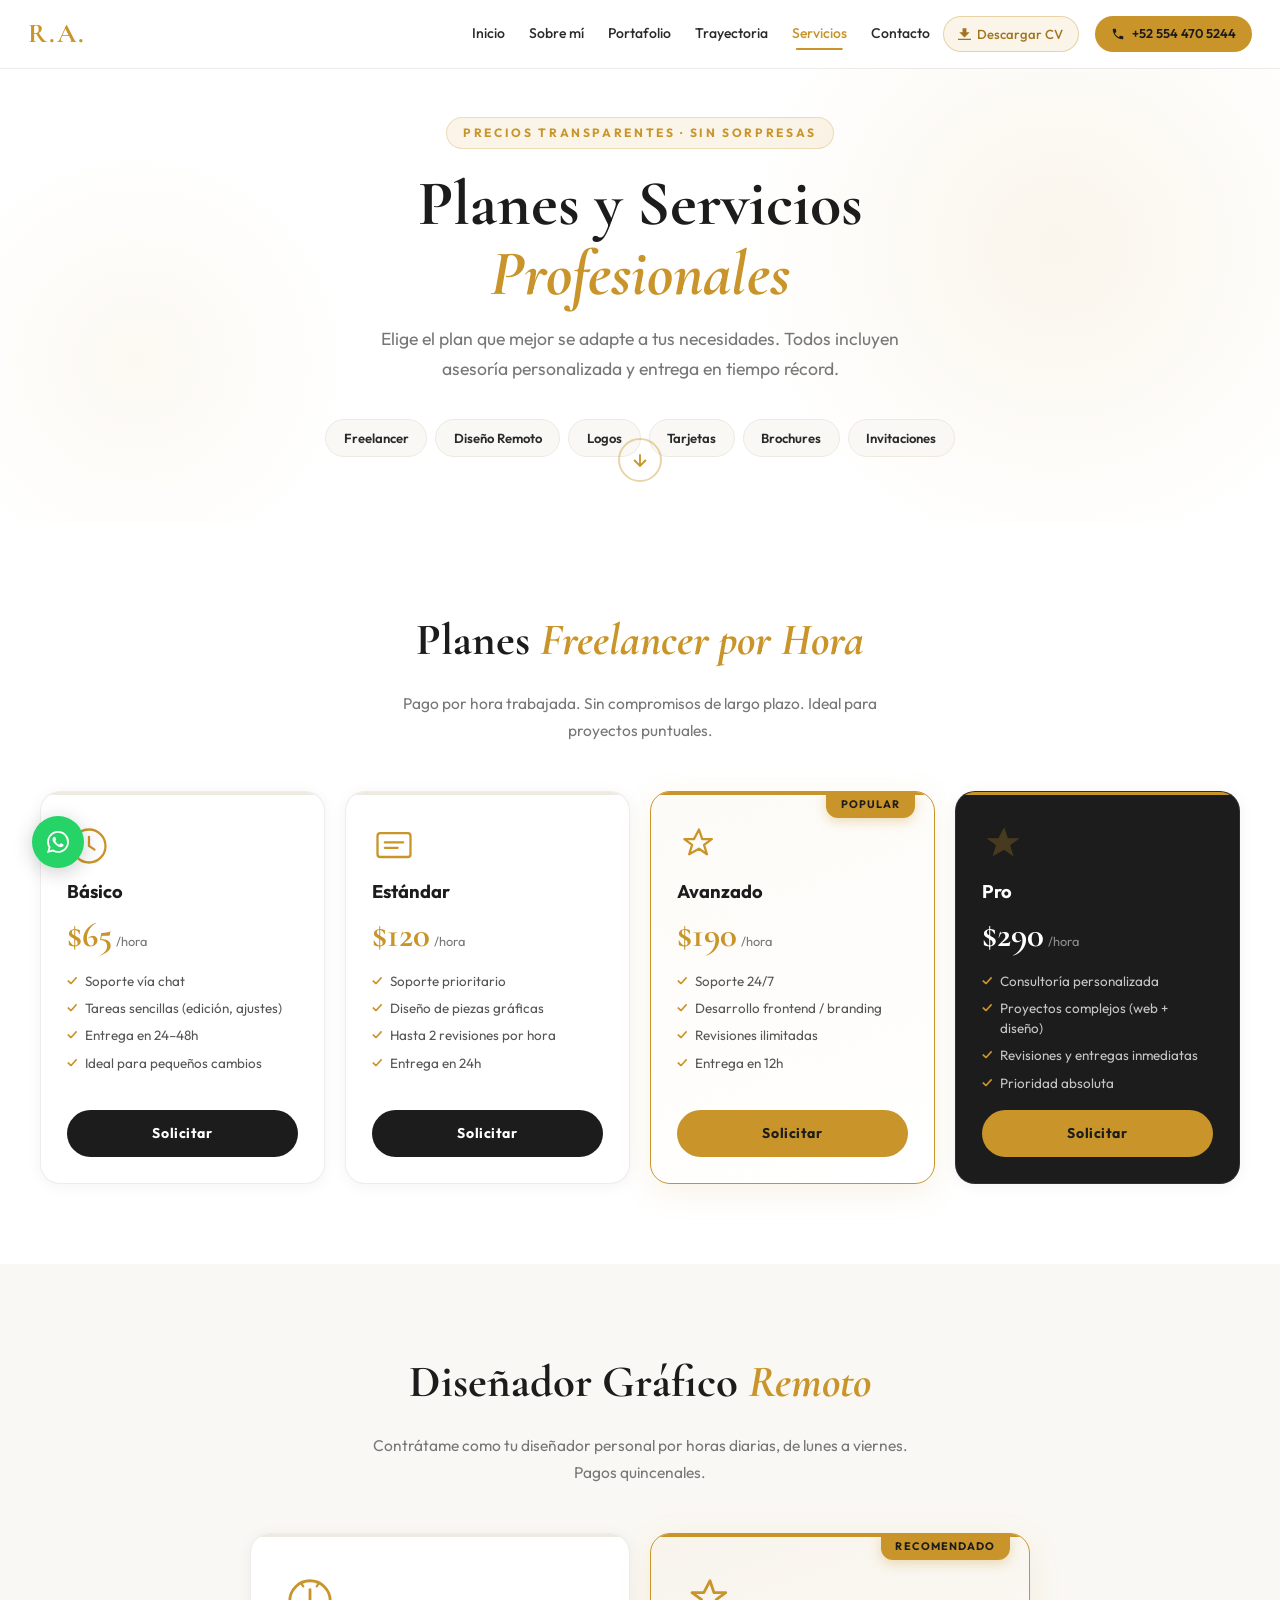
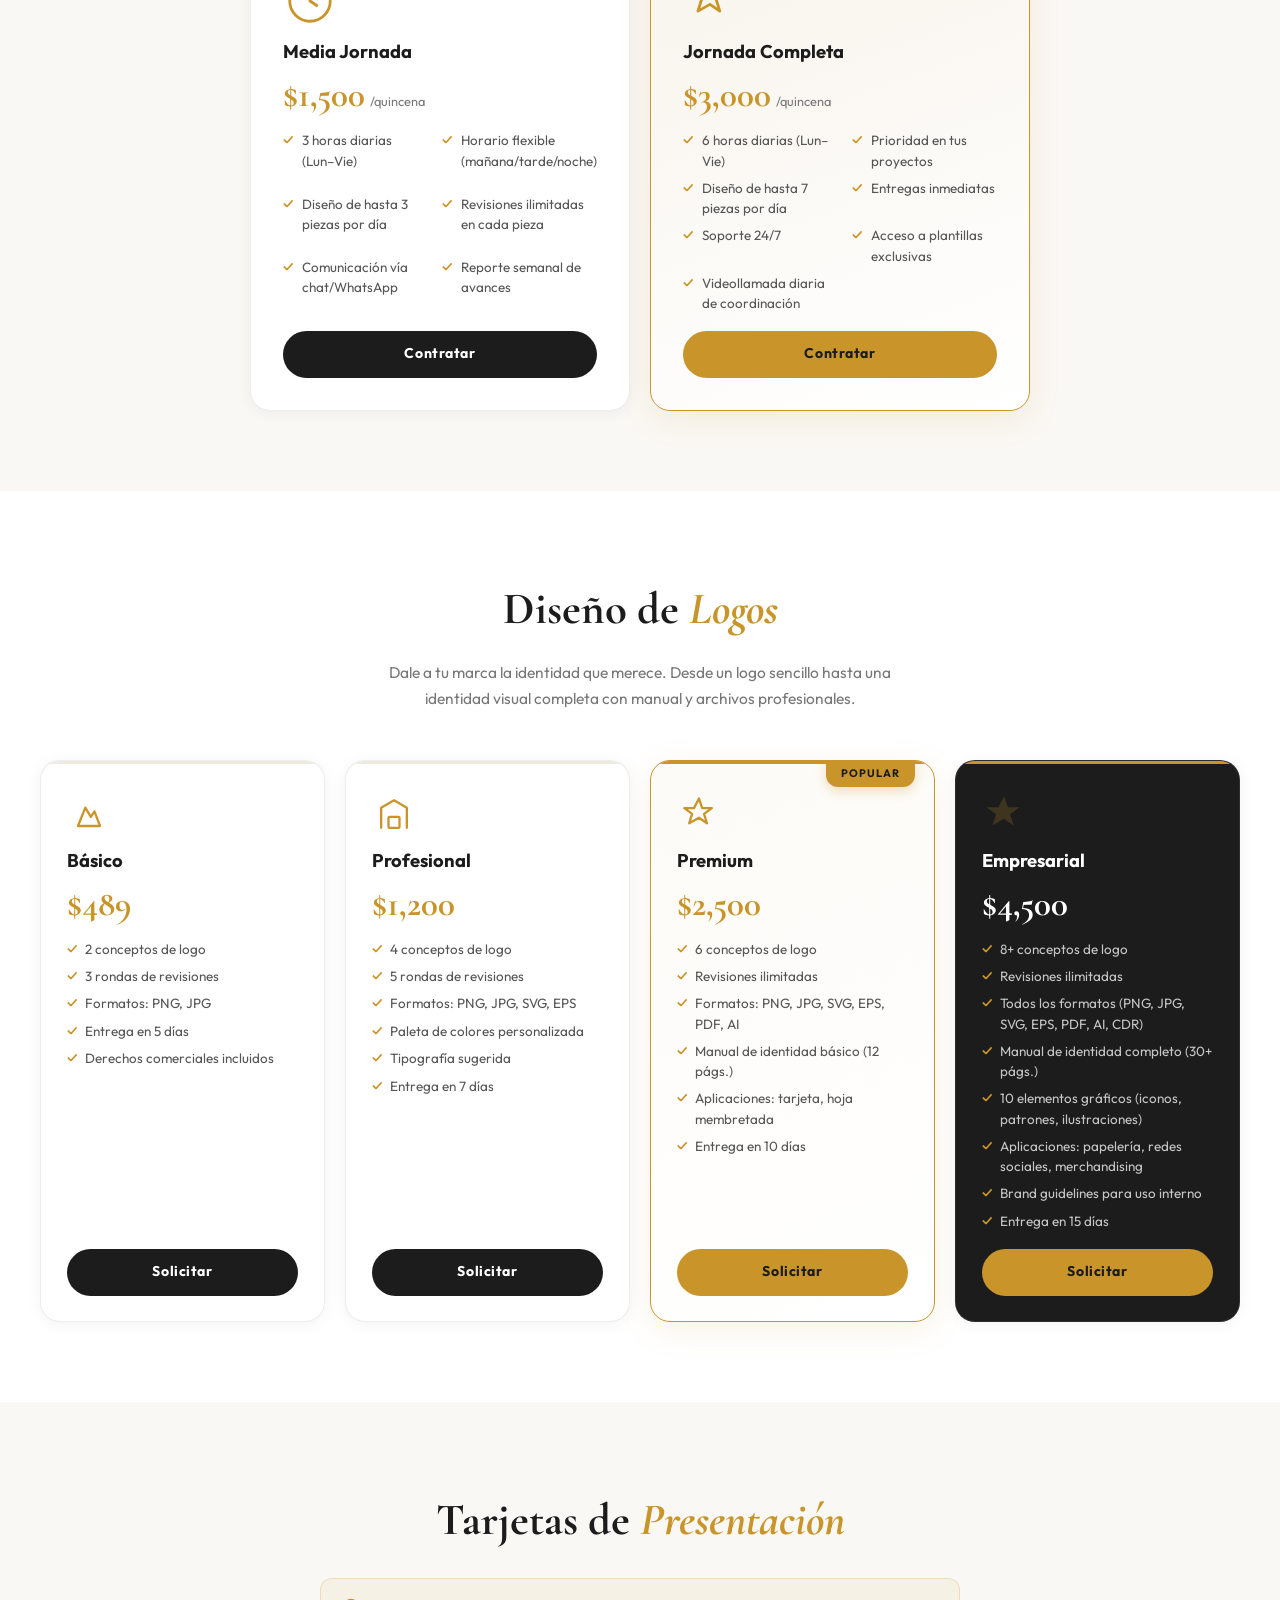
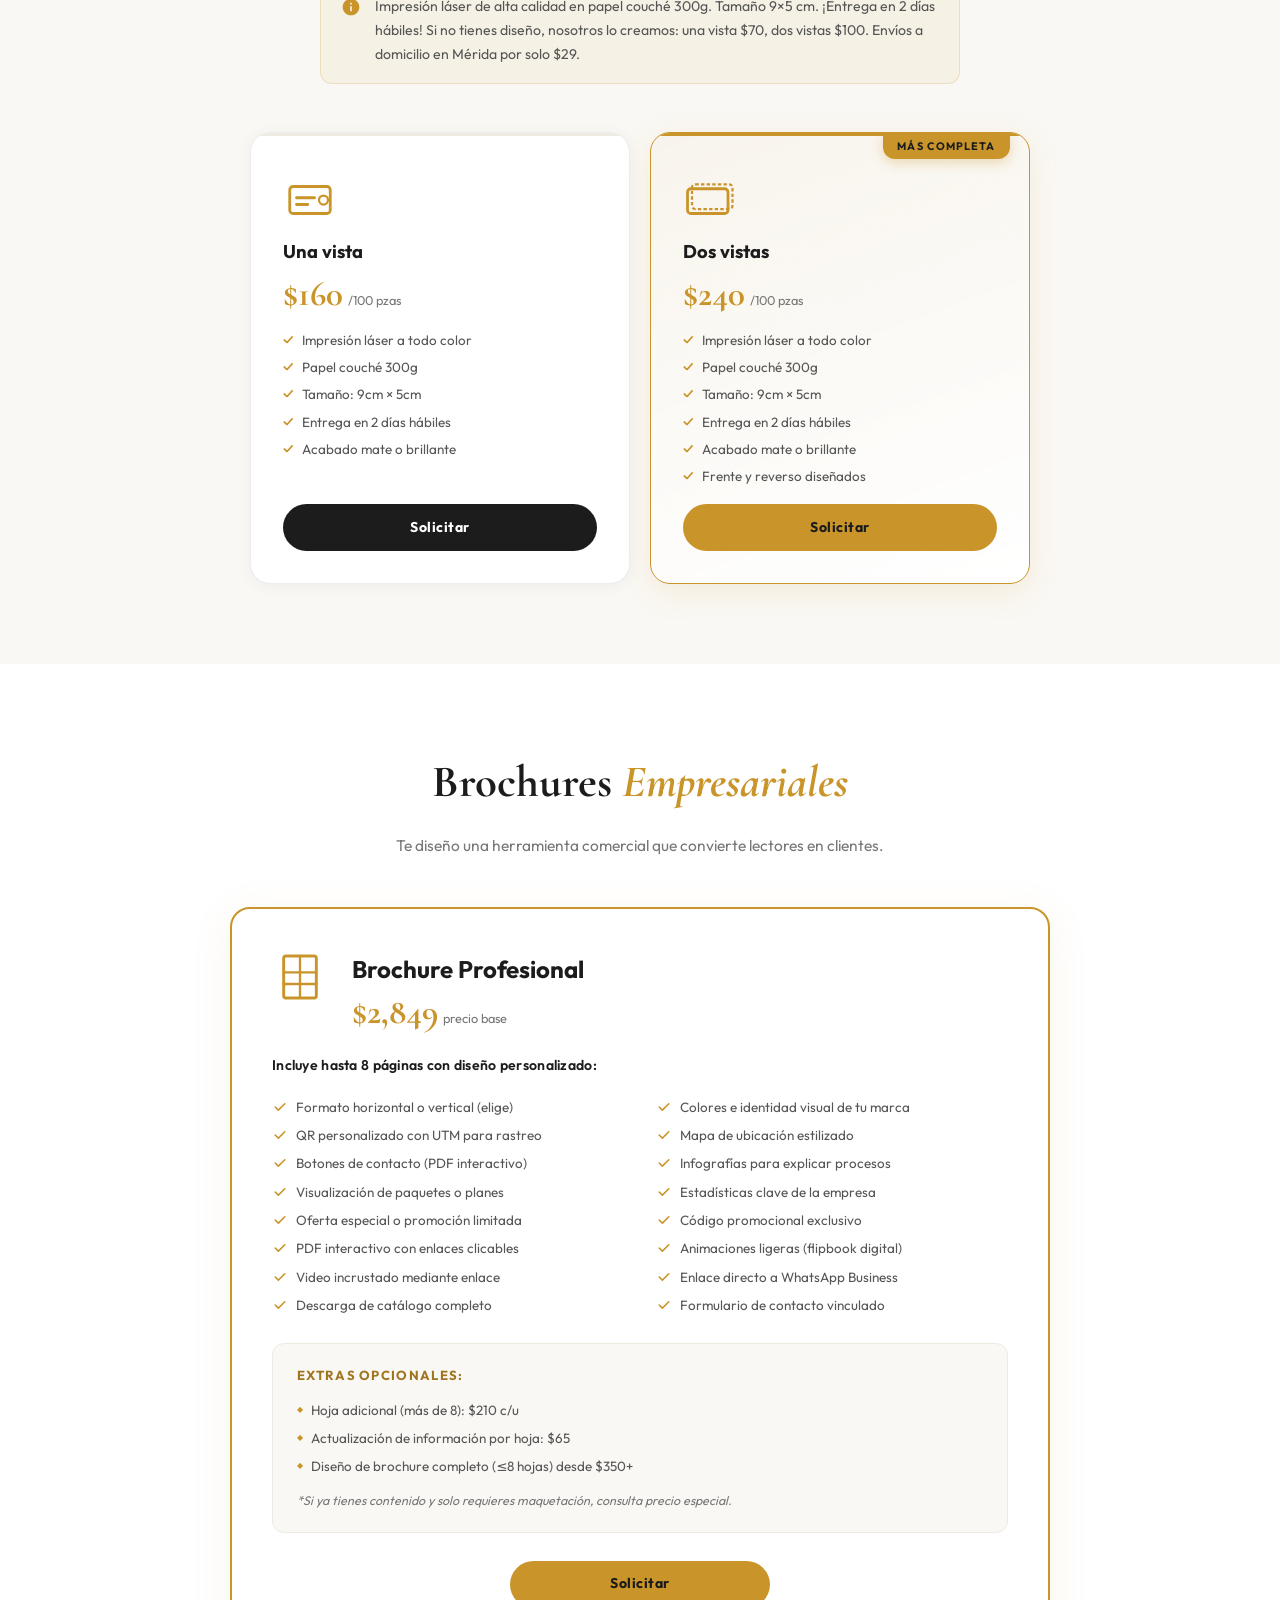
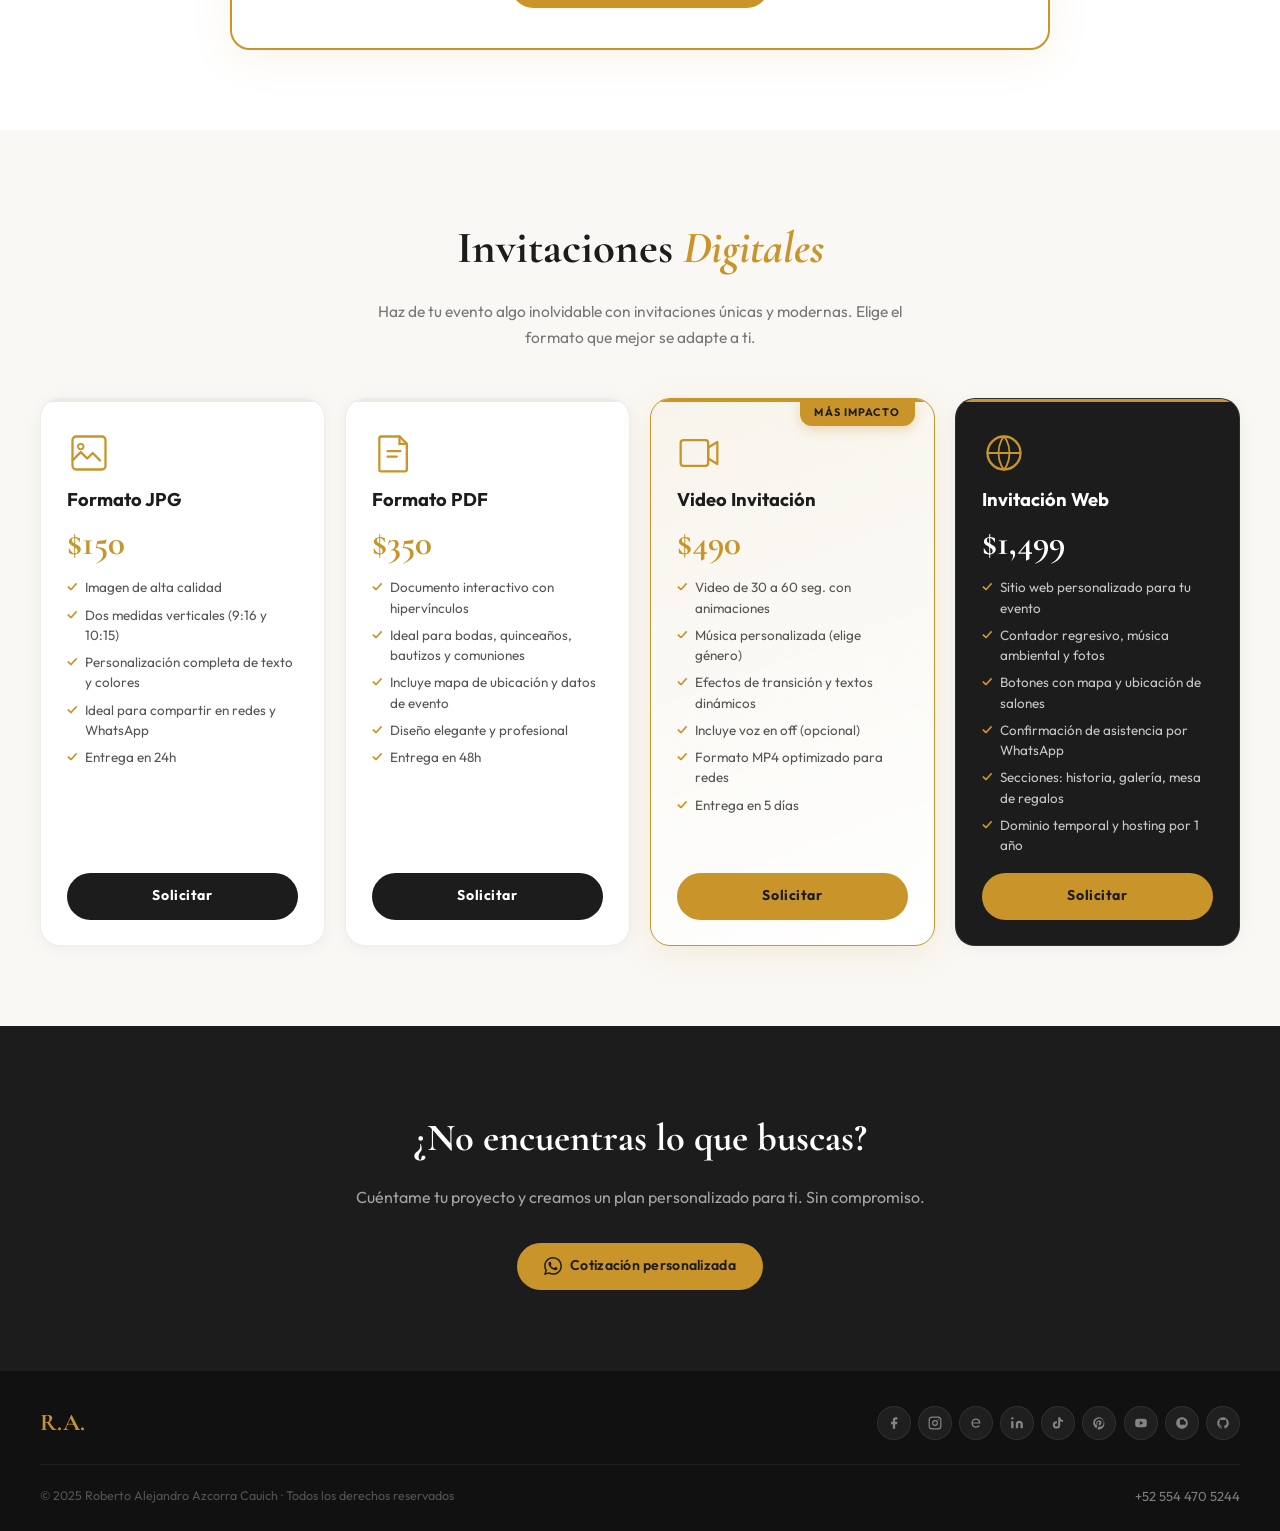
==== servicios.html @ 48739aec "nuevos archivos" ====
<!DOCTYPE html>
<html lang="es">
<head>
  <meta charset="UTF-8" />
  <meta name="viewport" content="width=device-width, initial-scale=1.0" />
  <title>Planes y Servicios — Roberto Azcorra</title>
  <link rel="preconnect" href="https://fonts.googleapis.com" />
  <link rel="preconnect" href="https://fonts.gstatic.com" crossorigin />
  <link href="https://fonts.googleapis.com/css2?family=Cormorant+Garamond:ital,wght@0,400;0,600;0,700;1,400&family=Outfit:wght@300;400;500;600;700&display=swap" rel="stylesheet" />
  <link rel="stylesheet" href="styles.css" />
  <link rel="stylesheet" href="servicios.css" />
</head>
<body>

  <!-- ═══════════════ NAVBAR ═══════════════ -->
  <header id="navbar">
    <div class="nav-container">
      <a href="index.html" class="nav-logo">R.A.</a>
      <nav class="nav-menu" id="navMenu">
        <a href="index.html#inicio"       class="nav-link">Inicio</a>
        <a href="index.html#sobre-mi"     class="nav-link">Sobre mí</a>
        <a href="index.html#portafolio"   class="nav-link">Portafolio</a>
        <a href="index.html#trayectoria"  class="nav-link">Trayectoria</a>
        <a href="servicios.html"          class="nav-link active">Servicios</a>
        <a href="index.html#contacto"     class="nav-link">Contacto</a>
        <a href="cv.pdf" download class="nav-link nav-cv">
          <svg viewBox="0 0 20 20" fill="currentColor" width="13" height="13"><path d="M13 8V2H7v6H2l8 8 8-8h-5zM0 18h20v2H0v-2z"/></svg>
          Descargar CV
        </a>
        <div class="nav-socials-mobile">
          <a href="#" target="_blank" aria-label="Facebook" class="nsm-icon"><svg viewBox="0 0 24 24" fill="currentColor"><path d="M18 2h-3a5 5 0 00-5 5v3H7v4h3v8h4v-8h3l1-4h-4V7a1 1 0 011-1h3z"/></svg></a>
          <a href="#" target="_blank" aria-label="Instagram" class="nsm-icon"><svg viewBox="0 0 24 24" fill="none" stroke="currentColor" stroke-width="2" stroke-linecap="round" stroke-linejoin="round"><rect x="2" y="2" width="20" height="20" rx="5"/><circle cx="12" cy="12" r="4"/><circle cx="17.5" cy="6.5" r="1.2" fill="currentColor" stroke="none"/></svg></a>
          <a href="#" target="_blank" aria-label="Threads" class="nsm-icon"><svg viewBox="0 0 24 24" fill="currentColor"><path d="M19.59 12.03c-.12-5.22-3.43-7.84-7.67-7.84-4.41 0-7.67 2.96-7.67 8.06s3.19 7.75 7.67 7.75c2.94 0 5.25-1.06 6.47-2.93l-1.8-1.04c-.82 1.17-2.38 1.91-4.63 1.91-3.15 0-5.24-1.88-5.35-5.27h12.96c.01-.21.02-.43.02-.64zm-13-1.06c.21-2.97 1.98-4.72 5.29-4.72 2.88 0 4.83 1.47 5.18 4.72H6.59z"/></svg></a>
          <a href="#" target="_blank" aria-label="GitHub" class="nsm-icon"><svg viewBox="0 0 24 24" fill="currentColor"><path d="M12 2A10 10 0 002 12c0 4.42 2.87 8.17 6.84 9.5.5.08.66-.23.66-.5v-1.69c-2.77.6-3.36-1.34-3.36-1.34-.46-1.16-1.11-1.47-1.11-1.47-.91-.62.07-.6.07-.6 1 .07 1.53 1.03 1.53 1.03.87 1.52 2.34 1.07 2.91.83.09-.65.35-1.09.63-1.34-2.22-.25-4.55-1.11-4.55-4.92 0-1.11.38-2 1.03-2.71-.1-.25-.45-1.29.1-2.64 0 0 .84-.27 2.75 1.02.79-.22 1.65-.33 2.5-.33.85 0 1.71.11 2.5.33 1.91-1.29 2.75-1.02 2.75-1.02.55 1.35.2 2.39.1 2.64.65.71 1.03 1.6 1.03 2.71 0 3.82-2.34 4.66-4.57 4.91.36.31.69.92.69 1.85V21c0 .27.16.59.67.5C19.14 20.16 22 16.42 22 12A10 10 0 0012 2z"/></svg></a>
          <a href="#" target="_blank" aria-label="YouTube" class="nsm-icon"><svg viewBox="0 0 24 24" fill="currentColor"><path d="M21.58 7.19a2.76 2.76 0 00-1.94-1.96C17.88 4.75 12 4.75 12 4.75s-5.88 0-7.64.48A2.76 2.76 0 002.42 7.19 28.9 28.9 0 002 12a28.9 28.9 0 00.42 4.81 2.76 2.76 0 001.94 1.96C6.12 19.25 12 19.25 12 19.25s5.88 0 7.64-.48a2.76 2.76 0 001.94-1.95A28.9 28.9 0 0022 12a28.9 28.9 0 00-.42-4.81zM10 15.5v-7l6 3.5-6 3.5z"/></svg></a>
        </div>
      </nav>
      <a href="tel:+525544705244" class="nav-phone">
        <svg viewBox="0 0 24 24" fill="currentColor" width="14" height="14"><path d="M6.6 10.8c1.4 2.8 3.8 5.1 6.6 6.6l2.2-2.2c.3-.3.7-.4 1-.2 1.1.4 2.3.6 3.6.6.6 0 1 .4 1 1V20c0 .6-.4 1-1 1-9.4 0-17-7.6-17-17 0-.6.4-1 1-1h3.5c.6 0 1 .4 1 1 0 1.3.2 2.5.6 3.6.1.3 0 .7-.2 1L6.6 10.8z"/></svg>
        +52 554 470 5244
      </a>
      <button class="hamburger" id="hamburger" aria-label="Menú">
        <span></span><span></span><span></span>
      </button>
    </div>
  </header>

  <!-- ═══════════════ HERO SERVICIOS ═══════════════ -->
  <section class="srv-hero">
    <div class="srv-hero-blob srv-hero-blob-1"></div>
    <div class="srv-hero-blob srv-hero-blob-2"></div>
    <div class="container srv-hero-content">
      <p class="srv-hero-eyebrow reveal-up">Precios transparentes · Sin sorpresas</p>
      <h1 class="srv-hero-title reveal-up">
        Planes y Servicios<br>
        <span class="accent">Profesionales</span>
      </h1>
      <p class="srv-hero-sub reveal-up">Elige el plan que mejor se adapte a tus necesidades. Todos incluyen asesoría personalizada y entrega en tiempo récord.</p>
      <div class="srv-hero-pills reveal-up">
        <a href="#freelancer"   class="pill">Freelancer</a>
        <a href="#remoto"       class="pill">Diseño Remoto</a>
        <a href="#logos"        class="pill">Logos</a>
        <a href="#tarjetas"     class="pill">Tarjetas</a>
        <a href="#brochures"    class="pill">Brochures</a>
        <a href="#invitaciones" class="pill">Invitaciones</a>
      </div>
    </div>
    <a href="#freelancer" class="hero-scroll-btn" aria-label="Bajar">
      <svg viewBox="0 0 24 24" fill="none" stroke="currentColor" stroke-width="2.2"><path d="M12 5v14M5 12l7 7 7-7"/></svg>
    </a>
  </section>

  <!-- ═══════════════ 1. FREELANCER POR HORA ═══════════════ -->
  <section id="freelancer" class="srv-section">
    <div class="container">
      <div class="srv-section-header reveal-up">
        <h2 class="srv-section-title">Planes <span class="accent">Freelancer por Hora</span></h2>
        <p class="srv-section-sub">Pago por hora trabajada. Sin compromisos de largo plazo. Ideal para proyectos puntuales.</p>
      </div>
      <div class="plans-grid plans-4 reveal-up">

        <!-- Básico -->
        <div class="plan-card">
          <div class="plan-icon">
            <svg viewBox="0 0 48 48" fill="none"><circle cx="24" cy="24" r="18" stroke="currentColor" stroke-width="2.5"/><path d="M24 14v10l6 4" stroke="currentColor" stroke-width="2.5" stroke-linecap="round"/></svg>
          </div>
          <h3 class="plan-name">Básico</h3>
          <div class="plan-price"><span class="plan-amount">$65</span><span class="plan-unit">/hora</span></div>
          <ul class="plan-features">
            <li>Soporte vía chat</li>
            <li>Tareas sencillas (edición, ajustes)</li>
            <li>Entrega en 24–48h</li>
            <li>Ideal para pequeños cambios</li>
          </ul>
          <a href="https://wa.me/529901182550?text=Hola%20Roberto%2C%20me%20interesa%20el%20*Plan%20Freelancer%20B%C3%A1sico*%20(%2465%2Fhora).%20%C2%BFPodr%C3%ADas%20darme%20m%C3%A1s%20informaci%C3%B3n%3F" target="_blank" rel="noopener" class="plan-btn">Solicitar</a>
        </div>

        <!-- Estándar -->
        <div class="plan-card">
          <div class="plan-icon">
            <svg viewBox="0 0 48 48" fill="none"><rect x="6" y="10" width="36" height="26" rx="3" stroke="currentColor" stroke-width="2.5"/><path d="M14 20h20M14 26h14" stroke="currentColor" stroke-width="2.5" stroke-linecap="round"/></svg>
          </div>
          <h3 class="plan-name">Estándar</h3>
          <div class="plan-price"><span class="plan-amount">$120</span><span class="plan-unit">/hora</span></div>
          <ul class="plan-features">
            <li>Soporte prioritario</li>
            <li>Diseño de piezas gráficas</li>
            <li>Hasta 2 revisiones por hora</li>
            <li>Entrega en 24h</li>
          </ul>
          <a href="https://wa.me/529901182550?text=Hola%20Roberto%2C%20me%20interesa%20el%20*Plan%20Freelancer%20Est%C3%A1ndar*%20(%24120%2Fhora).%20%C2%BFPodr%C3%ADas%20darme%20m%C3%A1s%20informaci%C3%B3n%3F" target="_blank" rel="noopener" class="plan-btn">Solicitar</a>
        </div>

        <!-- Avanzado -->
        <div class="plan-card plan-featured">
          <div class="plan-badge">Popular</div>
          <div class="plan-icon">
            <svg viewBox="0 0 48 48" fill="none"><path d="M24 6l3.5 10.5H38l-8.5 6.2 3.2 10.3L24 27 13.3 33l3.2-10.3L8 16.5h10.5z" stroke="currentColor" stroke-width="2.5" stroke-linejoin="round"/></svg>
          </div>
          <h3 class="plan-name">Avanzado</h3>
          <div class="plan-price"><span class="plan-amount">$190</span><span class="plan-unit">/hora</span></div>
          <ul class="plan-features">
            <li>Soporte 24/7</li>
            <li>Desarrollo frontend / branding</li>
            <li>Revisiones ilimitadas</li>
            <li>Entrega en 12h</li>
          </ul>
          <a href="https://wa.me/529901182550?text=Hola%20Roberto%2C%20me%20interesa%20el%20*Plan%20Freelancer%20Avanzado*%20(%24190%2Fhora).%20%C2%BFPodr%C3%ADas%20darme%20m%C3%A1s%20informaci%C3%B3n%3F" target="_blank" rel="noopener" class="plan-btn plan-btn-primary">Solicitar</a>
        </div>

        <!-- Pro -->
        <div class="plan-card plan-dark">
          <div class="plan-icon">
            <svg viewBox="0 0 48 48" fill="none"><path d="M24 6l3.5 10.5H38l-8.5 6.2 3.2 10.3L24 27 13.3 33l3.2-10.3L8 16.5h10.5z" fill="currentColor" opacity=".25" stroke="currentColor" stroke-width="2"/></svg>
          </div>
          <h3 class="plan-name">Pro</h3>
          <div class="plan-price"><span class="plan-amount">$290</span><span class="plan-unit">/hora</span></div>
          <ul class="plan-features">
            <li>Consultoría personalizada</li>
            <li>Proyectos complejos (web + diseño)</li>
            <li>Revisiones y entregas inmediatas</li>
            <li>Prioridad absoluta</li>
          </ul>
          <a href="https://wa.me/529901182550?text=Hola%20Roberto%2C%20me%20interesa%20el%20*Plan%20Freelancer%20Pro*%20(%24290%2Fhora).%20%C2%BFPodr%C3%ADas%20darme%20m%C3%A1s%20informaci%C3%B3n%3F" target="_blank" rel="noopener" class="plan-btn plan-btn-mustard">Solicitar</a>
        </div>

      </div>
    </div>
  </section>

  <!-- ═══════════════ 2. DISEÑADOR GRÁFICO REMOTO ═══════════════ -->
  <section id="remoto" class="srv-section srv-section-alt">
    <div class="container">
      <div class="srv-section-header reveal-up">
        <h2 class="srv-section-title">Diseñador Gráfico <span class="accent">Remoto</span></h2>
        <p class="srv-section-sub">Contrátame como tu diseñador personal por horas diarias, de lunes a viernes. Pagos quincenales.</p>
      </div>
      <div class="plans-grid plans-2-center reveal-up">

        <!-- Media Jornada -->
        <div class="plan-card plan-lg">
          <div class="plan-icon plan-icon-lg">
            <svg viewBox="0 0 48 48" fill="none"><circle cx="24" cy="24" r="18" stroke="currentColor" stroke-width="2.5"/><path d="M24 14v10l6 4" stroke="currentColor" stroke-width="2.5" stroke-linecap="round"/><path d="M16 8l2 3M32 8l-2 3" stroke="currentColor" stroke-width="2" stroke-linecap="round"/></svg>
          </div>
          <h3 class="plan-name">Media Jornada</h3>
          <div class="plan-price"><span class="plan-amount">$1,500</span><span class="plan-unit">/quincena</span></div>
          <ul class="plan-features plan-features-cols">
            <li>3 horas diarias (Lun–Vie)</li>
            <li>Horario flexible (mañana/tarde/noche)</li>
            <li>Diseño de hasta 3 piezas por día</li>
            <li>Revisiones ilimitadas en cada pieza</li>
            <li>Comunicación vía chat/WhatsApp</li>
            <li>Reporte semanal de avances</li>
          </ul>
          <a href="https://wa.me/529901182550?text=Hola%20Roberto%2C%20me%20interesa%20el%20*Plan%20Media%20Jornada%20Remoto*%20(%241%2C500%2Fquincena).%20%C2%BFPodr%C3%ADas%20darme%20m%C3%A1s%20informaci%C3%B3n%3F" target="_blank" rel="noopener" class="plan-btn">Contratar</a>
        </div>

        <!-- Jornada Completa -->
        <div class="plan-card plan-lg plan-featured">
          <div class="plan-badge">Recomendado</div>
          <div class="plan-icon plan-icon-lg">
            <svg viewBox="0 0 48 48" fill="none"><path d="M24 6l3.5 10.5H38l-8.5 6.2 3.2 10.3L24 27 13.3 33l3.2-10.3L8 16.5h10.5z" stroke="currentColor" stroke-width="2.5" stroke-linejoin="round"/></svg>
          </div>
          <h3 class="plan-name">Jornada Completa</h3>
          <div class="plan-price"><span class="plan-amount">$3,000</span><span class="plan-unit">/quincena</span></div>
          <ul class="plan-features plan-features-cols">
            <li>6 horas diarias (Lun–Vie)</li>
            <li>Prioridad en tus proyectos</li>
            <li>Diseño de hasta 7 piezas por día</li>
            <li>Entregas inmediatas</li>
            <li>Soporte 24/7</li>
            <li>Acceso a plantillas exclusivas</li>
            <li>Videollamada diaria de coordinación</li>
          </ul>
          <a href="https://wa.me/529901182550?text=Hola%20Roberto%2C%20me%20interesa%20el%20*Plan%20Jornada%20Completa%20Remoto*%20(%243%2C000%2Fquincena).%20%C2%BFPodr%C3%ADas%20darme%20m%C3%A1s%20informaci%C3%B3n%3F" target="_blank" rel="noopener" class="plan-btn plan-btn-primary">Contratar</a>
        </div>

      </div>
    </div>
  </section>

  <!-- ═══════════════ 3. DISEÑO DE LOGOS ═══════════════ -->
  <section id="logos" class="srv-section">
    <div class="container">
      <div class="srv-section-header reveal-up">
        <h2 class="srv-section-title">Diseño de <span class="accent">Logos</span></h2>
        <p class="srv-section-sub">Dale a tu marca la identidad que merece. Desde un logo sencillo hasta una identidad visual completa con manual y archivos profesionales.</p>
      </div>
      <div class="plans-grid plans-4 reveal-up">

        <!-- Básico -->
        <div class="plan-card">
          <div class="plan-icon">
            <svg viewBox="0 0 48 48" fill="none"><path d="M12 36l8-20 6 10 4-6 6 16H12z" stroke="currentColor" stroke-width="2.5" stroke-linejoin="round"/></svg>
          </div>
          <h3 class="plan-name">Básico</h3>
          <div class="plan-price"><span class="plan-amount">$489</span></div>
          <ul class="plan-features">
            <li>2 conceptos de logo</li>
            <li>3 rondas de revisiones</li>
            <li>Formatos: PNG, JPG</li>
            <li>Entrega en 5 días</li>
            <li>Derechos comerciales incluidos</li>
          </ul>
          <a href="https://wa.me/529901182550?text=Hola%20Roberto%2C%20me%20interesa%20el%20*Dise%C3%B1o%20de%20Logo%20B%C3%A1sico*%20(%24489).%20%C2%BFPodr%C3%ADas%20darme%20m%C3%A1s%20informaci%C3%B3n%3F" target="_blank" rel="noopener" class="plan-btn">Solicitar</a>
        </div>

        <!-- Profesional -->
        <div class="plan-card">
          <div class="plan-icon">
            <svg viewBox="0 0 48 48" fill="none"><path d="M10 38V16l14-8 14 8v22" stroke="currentColor" stroke-width="2.5" stroke-linecap="round" stroke-linejoin="round"/><rect x="18" y="26" width="12" height="12" rx="1" stroke="currentColor" stroke-width="2.5"/></svg>
          </div>
          <h3 class="plan-name">Profesional</h3>
          <div class="plan-price"><span class="plan-amount">$1,200</span></div>
          <ul class="plan-features">
            <li>4 conceptos de logo</li>
            <li>5 rondas de revisiones</li>
            <li>Formatos: PNG, JPG, SVG, EPS</li>
            <li>Paleta de colores personalizada</li>
            <li>Tipografía sugerida</li>
            <li>Entrega en 7 días</li>
          </ul>
          <a href="https://wa.me/529901182550?text=Hola%20Roberto%2C%20me%20interesa%20el%20*Dise%C3%B1o%20de%20Logo%20Profesional*%20(%241%2C200).%20%C2%BFPodr%C3%ADas%20darme%20m%C3%A1s%20informaci%C3%B3n%3F" target="_blank" rel="noopener" class="plan-btn">Solicitar</a>
        </div>

        <!-- Premium -->
        <div class="plan-card plan-featured">
          <div class="plan-badge">Popular</div>
          <div class="plan-icon">
            <svg viewBox="0 0 48 48" fill="none"><path d="M24 6l3.5 10.5H38l-8.5 6.2 3.2 10.3L24 27 13.3 33l3.2-10.3L8 16.5h10.5z" stroke="currentColor" stroke-width="2.5" stroke-linejoin="round"/></svg>
          </div>
          <h3 class="plan-name">Premium</h3>
          <div class="plan-price"><span class="plan-amount">$2,500</span></div>
          <ul class="plan-features">
            <li>6 conceptos de logo</li>
            <li>Revisiones ilimitadas</li>
            <li>Formatos: PNG, JPG, SVG, EPS, PDF, AI</li>
            <li>Manual de identidad básico (12 págs.)</li>
            <li>Aplicaciones: tarjeta, hoja membretada</li>
            <li>Entrega en 10 días</li>
          </ul>
          <a href="https://wa.me/529901182550?text=Hola%20Roberto%2C%20me%20interesa%20el%20*Dise%C3%B1o%20de%20Logo%20Premium*%20(%242%2C500).%20%C2%BFPodr%C3%ADas%20darme%20m%C3%A1s%20informaci%C3%B3n%3F" target="_blank" rel="noopener" class="plan-btn plan-btn-primary">Solicitar</a>
        </div>

        <!-- Empresarial -->
        <div class="plan-card plan-dark">
          <div class="plan-icon">
            <svg viewBox="0 0 48 48" fill="none"><path d="M24 6l3.5 10.5H38l-8.5 6.2 3.2 10.3L24 27 13.3 33l3.2-10.3L8 16.5h10.5z" fill="currentColor" opacity=".2" stroke="currentColor" stroke-width="2"/></svg>
          </div>
          <h3 class="plan-name">Empresarial</h3>
          <div class="plan-price"><span class="plan-amount">$4,500</span></div>
          <ul class="plan-features">
            <li>8+ conceptos de logo</li>
            <li>Revisiones ilimitadas</li>
            <li>Todos los formatos (PNG, JPG, SVG, EPS, PDF, AI, CDR)</li>
            <li>Manual de identidad completo (30+ págs.)</li>
            <li>10 elementos gráficos (iconos, patrones, ilustraciones)</li>
            <li>Aplicaciones: papelería, redes sociales, merchandising</li>
            <li>Brand guidelines para uso interno</li>
            <li>Entrega en 15 días</li>
          </ul>
          <a href="https://wa.me/529901182550?text=Hola%20Roberto%2C%20me%20interesa%20el%20*Dise%C3%B1o%20de%20Logo%20Empresarial*%20(%244%2C500).%20%C2%BFPodr%C3%ADas%20darme%20m%C3%A1s%20informaci%C3%B3n%3F" target="_blank" rel="noopener" class="plan-btn plan-btn-mustard">Solicitar</a>
        </div>

      </div>
    </div>
  </section>

  <!-- ═══════════════ 4. TARJETAS DE PRESENTACIÓN ═══════════════ -->
  <section id="tarjetas" class="srv-section srv-section-alt">
    <div class="container">
      <div class="srv-section-header reveal-up">
        <h2 class="srv-section-title">Tarjetas de <span class="accent">Presentación</span></h2>
        <div class="srv-info-banner reveal-up">
          <svg viewBox="0 0 24 24" fill="currentColor" width="20" height="20"><path d="M12 2C6.48 2 2 6.48 2 12s4.48 10 10 10 10-4.48 10-10S17.52 2 12 2zm1 15h-2v-6h2v6zm0-8h-2V7h2v2z"/></svg>
          <p>Impresión láser de alta calidad en papel couché 300g. Tamaño 9×5 cm. ¡Entrega en 2 días hábiles! Si no tienes diseño, nosotros lo creamos: una vista $70, dos vistas $100. Envíos a domicilio en Mérida por solo $29.</p>
        </div>
      </div>
      <div class="plans-grid plans-2-center reveal-up">

        <!-- Una vista -->
        <div class="plan-card plan-lg">
          <div class="plan-icon plan-icon-lg">
            <svg viewBox="0 0 48 48" fill="none"><rect x="6" y="12" width="36" height="24" rx="3" stroke="currentColor" stroke-width="2.5"/><path d="M12 22h16M12 28h10" stroke="currentColor" stroke-width="2.5" stroke-linecap="round"/><circle cx="36" cy="24" r="4" stroke="currentColor" stroke-width="2"/></svg>
          </div>
          <h3 class="plan-name">Una vista</h3>
          <div class="plan-price"><span class="plan-amount">$160</span><span class="plan-unit">/100 pzas</span></div>
          <ul class="plan-features">
            <li>Impresión láser a todo color</li>
            <li>Papel couché 300g</li>
            <li>Tamaño: 9cm × 5cm</li>
            <li>Entrega en 2 días hábiles</li>
            <li>Acabado mate o brillante</li>
          </ul>
          <a href="https://wa.me/529901182550?text=Hola%20Roberto%2C%20me%20interesan%20las%20*Tarjetas%20de%20Presentaci%C3%B3n%20Una%20Vista*%20(%24160%2F100%20pzas).%20%C2%BFPodr%C3%ADas%20darme%20m%C3%A1s%20informaci%C3%B3n%3F" target="_blank" rel="noopener" class="plan-btn">Solicitar</a>
        </div>

        <!-- Dos vistas -->
        <div class="plan-card plan-lg plan-featured">
          <div class="plan-badge">Más completa</div>
          <div class="plan-icon plan-icon-lg">
            <svg viewBox="0 0 48 48" fill="none"><rect x="4" y="14" width="36" height="22" rx="3" stroke="currentColor" stroke-width="2.5"/><rect x="8" y="10" width="36" height="22" rx="3" stroke="currentColor" stroke-width="2" stroke-dasharray="3 2"/></svg>
          </div>
          <h3 class="plan-name">Dos vistas</h3>
          <div class="plan-price"><span class="plan-amount">$240</span><span class="plan-unit">/100 pzas</span></div>
          <ul class="plan-features">
            <li>Impresión láser a todo color</li>
            <li>Papel couché 300g</li>
            <li>Tamaño: 9cm × 5cm</li>
            <li>Entrega en 2 días hábiles</li>
            <li>Acabado mate o brillante</li>
            <li>Frente y reverso diseñados</li>
          </ul>
          <a href="https://wa.me/529901182550?text=Hola%20Roberto%2C%20me%20interesan%20las%20*Tarjetas%20de%20Presentaci%C3%B3n%20Dos%20Vistas*%20(%24240%2F100%20pzas).%20%C2%BFPodr%C3%ADas%20darme%20m%C3%A1s%20informaci%C3%B3n%3F" target="_blank" rel="noopener" class="plan-btn plan-btn-primary">Solicitar</a>
        </div>

      </div>
    </div>
  </section>

  <!-- ═══════════════ 5. BROCHURES EMPRESARIALES ═══════════════ -->
  <section id="brochures" class="srv-section">
    <div class="container">
      <div class="srv-section-header reveal-up">
        <h2 class="srv-section-title">Brochures <span class="accent">Empresariales</span></h2>
        <p class="srv-section-sub">Te diseño una herramienta comercial que convierte lectores en clientes.</p>
      </div>

      <div class="brochure-card reveal-up">
        <div class="brochure-card-header">
          <div class="brochure-icon">
            <svg viewBox="0 0 48 48" fill="none"><path d="M12 6h24a2 2 0 012 2v32a2 2 0 01-2 2H12a2 2 0 01-2-2V8a2 2 0 012-2z" stroke="currentColor" stroke-width="2.5"/><path d="M24 6v36M10 20h28M10 30h28" stroke="currentColor" stroke-width="2" stroke-linecap="round"/></svg>
          </div>
          <div>
            <h3>Brochure Profesional</h3>
            <div class="plan-price"><span class="plan-amount">$2,849</span><span class="plan-unit">precio base</span></div>
          </div>
        </div>
        <p class="brochure-subtitle">Incluye hasta 8 páginas con diseño personalizado:</p>
        <div class="brochure-features-grid">
          <div class="bf-item"><svg viewBox="0 0 20 20" fill="currentColor" width="16" height="16"><path fill-rule="evenodd" d="M16.707 5.293a1 1 0 010 1.414l-8 8a1 1 0 01-1.414 0l-4-4a1 1 0 011.414-1.414L8 12.586l7.293-7.293a1 1 0 011.414 0z" clip-rule="evenodd"/></svg><span>Formato horizontal o vertical (elige)</span></div>
          <div class="bf-item"><svg viewBox="0 0 20 20" fill="currentColor" width="16" height="16"><path fill-rule="evenodd" d="M16.707 5.293a1 1 0 010 1.414l-8 8a1 1 0 01-1.414 0l-4-4a1 1 0 011.414-1.414L8 12.586l7.293-7.293a1 1 0 011.414 0z" clip-rule="evenodd"/></svg><span>Colores e identidad visual de tu marca</span></div>
          <div class="bf-item"><svg viewBox="0 0 20 20" fill="currentColor" width="16" height="16"><path fill-rule="evenodd" d="M16.707 5.293a1 1 0 010 1.414l-8 8a1 1 0 01-1.414 0l-4-4a1 1 0 011.414-1.414L8 12.586l7.293-7.293a1 1 0 011.414 0z" clip-rule="evenodd"/></svg><span>QR personalizado con UTM para rastreo</span></div>
          <div class="bf-item"><svg viewBox="0 0 20 20" fill="currentColor" width="16" height="16"><path fill-rule="evenodd" d="M16.707 5.293a1 1 0 010 1.414l-8 8a1 1 0 01-1.414 0l-4-4a1 1 0 011.414-1.414L8 12.586l7.293-7.293a1 1 0 011.414 0z" clip-rule="evenodd"/></svg><span>Mapa de ubicación estilizado</span></div>
          <div class="bf-item"><svg viewBox="0 0 20 20" fill="currentColor" width="16" height="16"><path fill-rule="evenodd" d="M16.707 5.293a1 1 0 010 1.414l-8 8a1 1 0 01-1.414 0l-4-4a1 1 0 011.414-1.414L8 12.586l7.293-7.293a1 1 0 011.414 0z" clip-rule="evenodd"/></svg><span>Botones de contacto (PDF interactivo)</span></div>
          <div class="bf-item"><svg viewBox="0 0 20 20" fill="currentColor" width="16" height="16"><path fill-rule="evenodd" d="M16.707 5.293a1 1 0 010 1.414l-8 8a1 1 0 01-1.414 0l-4-4a1 1 0 011.414-1.414L8 12.586l7.293-7.293a1 1 0 011.414 0z" clip-rule="evenodd"/></svg><span>Infografías para explicar procesos</span></div>
          <div class="bf-item"><svg viewBox="0 0 20 20" fill="currentColor" width="16" height="16"><path fill-rule="evenodd" d="M16.707 5.293a1 1 0 010 1.414l-8 8a1 1 0 01-1.414 0l-4-4a1 1 0 011.414-1.414L8 12.586l7.293-7.293a1 1 0 011.414 0z" clip-rule="evenodd"/></svg><span>Visualización de paquetes o planes</span></div>
          <div class="bf-item"><svg viewBox="0 0 20 20" fill="currentColor" width="16" height="16"><path fill-rule="evenodd" d="M16.707 5.293a1 1 0 010 1.414l-8 8a1 1 0 01-1.414 0l-4-4a1 1 0 011.414-1.414L8 12.586l7.293-7.293a1 1 0 011.414 0z" clip-rule="evenodd"/></svg><span>Estadísticas clave de la empresa</span></div>
          <div class="bf-item"><svg viewBox="0 0 20 20" fill="currentColor" width="16" height="16"><path fill-rule="evenodd" d="M16.707 5.293a1 1 0 010 1.414l-8 8a1 1 0 01-1.414 0l-4-4a1 1 0 011.414-1.414L8 12.586l7.293-7.293a1 1 0 011.414 0z" clip-rule="evenodd"/></svg><span>Oferta especial o promoción limitada</span></div>
          <div class="bf-item"><svg viewBox="0 0 20 20" fill="currentColor" width="16" height="16"><path fill-rule="evenodd" d="M16.707 5.293a1 1 0 010 1.414l-8 8a1 1 0 01-1.414 0l-4-4a1 1 0 011.414-1.414L8 12.586l7.293-7.293a1 1 0 011.414 0z" clip-rule="evenodd"/></svg><span>Código promocional exclusivo</span></div>
          <div class="bf-item"><svg viewBox="0 0 20 20" fill="currentColor" width="16" height="16"><path fill-rule="evenodd" d="M16.707 5.293a1 1 0 010 1.414l-8 8a1 1 0 01-1.414 0l-4-4a1 1 0 011.414-1.414L8 12.586l7.293-7.293a1 1 0 011.414 0z" clip-rule="evenodd"/></svg><span>PDF interactivo con enlaces clicables</span></div>
          <div class="bf-item"><svg viewBox="0 0 20 20" fill="currentColor" width="16" height="16"><path fill-rule="evenodd" d="M16.707 5.293a1 1 0 010 1.414l-8 8a1 1 0 01-1.414 0l-4-4a1 1 0 011.414-1.414L8 12.586l7.293-7.293a1 1 0 011.414 0z" clip-rule="evenodd"/></svg><span>Animaciones ligeras (flipbook digital)</span></div>
          <div class="bf-item"><svg viewBox="0 0 20 20" fill="currentColor" width="16" height="16"><path fill-rule="evenodd" d="M16.707 5.293a1 1 0 010 1.414l-8 8a1 1 0 01-1.414 0l-4-4a1 1 0 011.414-1.414L8 12.586l7.293-7.293a1 1 0 011.414 0z" clip-rule="evenodd"/></svg><span>Video incrustado mediante enlace</span></div>
          <div class="bf-item"><svg viewBox="0 0 20 20" fill="currentColor" width="16" height="16"><path fill-rule="evenodd" d="M16.707 5.293a1 1 0 010 1.414l-8 8a1 1 0 01-1.414 0l-4-4a1 1 0 011.414-1.414L8 12.586l7.293-7.293a1 1 0 011.414 0z" clip-rule="evenodd"/></svg><span>Enlace directo a WhatsApp Business</span></div>
          <div class="bf-item"><svg viewBox="0 0 20 20" fill="currentColor" width="16" height="16"><path fill-rule="evenodd" d="M16.707 5.293a1 1 0 010 1.414l-8 8a1 1 0 01-1.414 0l-4-4a1 1 0 011.414-1.414L8 12.586l7.293-7.293a1 1 0 011.414 0z" clip-rule="evenodd"/></svg><span>Descarga de catálogo completo</span></div>
          <div class="bf-item"><svg viewBox="0 0 20 20" fill="currentColor" width="16" height="16"><path fill-rule="evenodd" d="M16.707 5.293a1 1 0 010 1.414l-8 8a1 1 0 01-1.414 0l-4-4a1 1 0 011.414-1.414L8 12.586l7.293-7.293a1 1 0 011.414 0z" clip-rule="evenodd"/></svg><span>Formulario de contacto vinculado</span></div>
        </div>
        <div class="brochure-extras">
          <p class="extras-title">Extras opcionales:</p>
          <ul>
            <li>Hoja adicional (más de 8): $210 c/u</li>
            <li>Actualización de información por hoja: $65</li>
            <li>Diseño de brochure completo (≤8 hojas) desde $350+</li>
          </ul>
          <p class="extras-note">*Si ya tienes contenido y solo requieres maquetación, consulta precio especial.</p>
        </div>
        <a href="https://wa.me/529901182550?text=Hola%20Roberto%2C%20me%20interesa%20el%20*Brochure%20Empresarial%20Profesional*%20(%242%2C849).%20%C2%BFPodr%C3%ADas%20darme%20m%C3%A1s%20informaci%C3%B3n%3F" target="_blank" rel="noopener" class="plan-btn plan-btn-primary brochure-cta">Solicitar</a>
      </div>
    </div>
  </section>

  <!-- ═══════════════ 6. INVITACIONES DIGITALES ═══════════════ -->
  <section id="invitaciones" class="srv-section srv-section-alt">
    <div class="container">
      <div class="srv-section-header reveal-up">
        <h2 class="srv-section-title">Invitaciones <span class="accent">Digitales</span></h2>
        <p class="srv-section-sub">Haz de tu evento algo inolvidable con invitaciones únicas y modernas. Elige el formato que mejor se adapte a ti.</p>
      </div>
      <div class="plans-grid plans-4 reveal-up">

        <!-- Formato JPG -->
        <div class="plan-card">
          <div class="plan-icon">
            <svg viewBox="0 0 48 48" fill="none"><rect x="6" y="6" width="36" height="36" rx="4" stroke="currentColor" stroke-width="2.5"/><path d="M6 32l9-9 7 7 6-6 8 8" stroke="currentColor" stroke-width="2.5" stroke-linecap="round" stroke-linejoin="round"/><circle cx="15" cy="17" r="3" stroke="currentColor" stroke-width="2"/></svg>
          </div>
          <h3 class="plan-name">Formato JPG</h3>
          <div class="plan-price"><span class="plan-amount">$150</span></div>
          <ul class="plan-features">
            <li>Imagen de alta calidad</li>
            <li>Dos medidas verticales (9:16 y 10:15)</li>
            <li>Personalización completa de texto y colores</li>
            <li>Ideal para compartir en redes y WhatsApp</li>
            <li>Entrega en 24h</li>
          </ul>
          <a href="https://wa.me/529901182550?text=Hola%20Roberto%2C%20me%20interesa%20la%20*Invitaci%C3%B3n%20Digital%20Formato%20JPG*%20(%24150).%20%C2%BFPodr%C3%ADas%20darme%20m%C3%A1s%20informaci%C3%B3n%3F" target="_blank" rel="noopener" class="plan-btn">Solicitar</a>
        </div>

        <!-- Formato PDF -->
        <div class="plan-card">
          <div class="plan-icon">
            <svg viewBox="0 0 48 48" fill="none"><path d="M10 6h20l8 8v28a2 2 0 01-2 2H10a2 2 0 01-2-2V8a2 2 0 012-2z" stroke="currentColor" stroke-width="2.5"/><path d="M30 6v8h8M17 22h14M17 28h10" stroke="currentColor" stroke-width="2.5" stroke-linecap="round"/></svg>
          </div>
          <h3 class="plan-name">Formato PDF</h3>
          <div class="plan-price"><span class="plan-amount">$350</span></div>
          <ul class="plan-features">
            <li>Documento interactivo con hipervínculos</li>
            <li>Ideal para bodas, quinceaños, bautizos y comuniones</li>
            <li>Incluye mapa de ubicación y datos de evento</li>
            <li>Diseño elegante y profesional</li>
            <li>Entrega en 48h</li>
          </ul>
          <a href="https://wa.me/529901182550?text=Hola%20Roberto%2C%20me%20interesa%20la%20*Invitaci%C3%B3n%20Digital%20Formato%20PDF*%20(%24350).%20%C2%BFPodr%C3%ADas%20darme%20m%C3%A1s%20informaci%C3%B3n%3F" target="_blank" rel="noopener" class="plan-btn">Solicitar</a>
        </div>

        <!-- Video Invitación -->
        <div class="plan-card plan-featured">
          <div class="plan-badge">Más impacto</div>
          <div class="plan-icon">
            <svg viewBox="0 0 48 48" fill="none"><rect x="4" y="10" width="30" height="28" rx="3" stroke="currentColor" stroke-width="2.5"/><path d="M34 18l10-6v24l-10-6V18z" stroke="currentColor" stroke-width="2.5" stroke-linejoin="round"/></svg>
          </div>
          <h3 class="plan-name">Video Invitación</h3>
          <div class="plan-price"><span class="plan-amount">$490</span></div>
          <ul class="plan-features">
            <li>Video de 30 a 60 seg. con animaciones</li>
            <li>Música personalizada (elige género)</li>
            <li>Efectos de transición y textos dinámicos</li>
            <li>Incluye voz en off (opcional)</li>
            <li>Formato MP4 optimizado para redes</li>
            <li>Entrega en 5 días</li>
          </ul>
          <a href="https://wa.me/529901182550?text=Hola%20Roberto%2C%20me%20interesa%20la%20*Video%20Invitaci%C3%B3n%20Digital*%20(%24490).%20%C2%BFPodr%C3%ADas%20darme%20m%C3%A1s%20informaci%C3%B3n%3F" target="_blank" rel="noopener" class="plan-btn plan-btn-primary">Solicitar</a>
        </div>

        <!-- Invitación Web -->
        <div class="plan-card plan-dark">
          <div class="plan-icon">
            <svg viewBox="0 0 48 48" fill="none"><circle cx="24" cy="24" r="18" stroke="currentColor" stroke-width="2.5"/><path d="M24 6c0 0-6 6-6 18s6 18 6 18M24 6c0 0 6 6 6 18s-6 18-6 18M6 24h36" stroke="currentColor" stroke-width="2" stroke-linecap="round"/></svg>
          </div>
          <h3 class="plan-name">Invitación Web</h3>
          <div class="plan-price"><span class="plan-amount">$1,499</span></div>
          <ul class="plan-features">
            <li>Sitio web personalizado para tu evento</li>
            <li>Contador regresivo, música ambiental y fotos</li>
            <li>Botones con mapa y ubicación de salones</li>
            <li>Confirmación de asistencia por WhatsApp</li>
            <li>Secciones: historia, galería, mesa de regalos</li>
            <li>Dominio temporal y hosting por 1 año</li>
          </ul>
          <a href="https://wa.me/529901182550?text=Hola%20Roberto%2C%20me%20interesa%20la%20*Invitaci%C3%B3n%20Web*%20(%241%2C499).%20%C2%BFPodr%C3%ADas%20darme%20m%C3%A1s%20informaci%C3%B3n%3F" target="_blank" rel="noopener" class="plan-btn plan-btn-mustard">Solicitar</a>
        </div>

      </div>
    </div>
  </section>

  <!-- ═══════════════ CTA FINAL ═══════════════ -->
  <section class="srv-cta-section">
    <div class="container">
      <div class="srv-cta-box reveal-up">
        <h2>¿No encuentras lo que buscas?</h2>
        <p>Cuéntame tu proyecto y creamos un plan personalizado para ti. Sin compromiso.</p>
        <a href="https://wa.me/529901182550?text=Hola%20Roberto%2C%20tengo%20un%20proyecto%20en%20mente%20y%20me%20gustar%C3%ADa%20cotizar%20un%20servicio%20personalizado.%20%C2%BFPodr%C3%ADamos%20hablar%3F" target="_blank" rel="noopener" class="btn btn-primary">
          <svg viewBox="0 0 24 24" fill="currentColor" width="18" height="18"><path d="M17.472 14.382c-.297-.149-1.758-.867-2.03-.967-.273-.099-.471-.148-.67.15-.197.297-.767.966-.94 1.164-.173.199-.347.223-.644.075-.297-.15-1.255-.463-2.39-1.475-.883-.788-1.48-1.761-1.653-2.059-.173-.297-.018-.458.13-.606.134-.133.298-.347.446-.52.149-.174.198-.298.298-.497.099-.198.05-.371-.025-.52-.075-.149-.669-1.612-.916-2.207-.242-.579-.487-.5-.669-.51-.173-.008-.371-.01-.57-.01-.198 0-.52.074-.792.372-.272.297-1.04 1.016-1.04 2.479 0 1.462 1.065 2.875 1.213 3.074.149.198 2.096 3.2 5.077 4.487.709.306 1.262.489 1.694.625.712.227 1.36.195 1.871.118.571-.085 1.758-.719 2.006-1.413.248-.694.248-1.289.173-1.413-.074-.124-.272-.198-.57-.347m-5.421 7.403h-.004a9.87 9.87 0 01-5.031-1.378l-.361-.214-3.741.982.998-3.648-.235-.374a9.86 9.86 0 01-1.51-5.26c.001-5.45 4.436-9.884 9.888-9.884 2.64 0 5.122 1.03 6.988 2.898a9.825 9.825 0 012.893 6.994c-.003 5.45-4.437 9.884-9.885 9.884m8.413-18.297A11.815 11.815 0 0012.05 0C5.495 0 .16 5.335.157 11.892c0 2.096.547 4.142 1.588 5.945L.057 24l6.305-1.654a11.882 11.882 0 005.683 1.448h.005c6.554 0 11.89-5.335 11.893-11.893a11.821 11.821 0 00-3.48-8.413z"/></svg>
          Cotización personalizada
        </a>
      </div>
    </div>
  </section>

  <!-- ═══════════════ FOOTER ═══════════════ -->
  <footer class="footer">
    <div class="container">
      <div class="footer-top">
        <a href="index.html" class="footer-logo">R.A.</a>
        <div class="footer-socials">
          <a href="#" target="_blank" class="fsoc facebook" aria-label="Facebook"><svg viewBox="0 0 24 24" fill="currentColor"><path d="M18 2h-3a5 5 0 00-5 5v3H7v4h3v8h4v-8h3l1-4h-4V7a1 1 0 011-1h3z"/></svg></a>
          <a href="#" target="_blank" class="fsoc instagram" aria-label="Instagram"><svg viewBox="0 0 24 24" fill="none" stroke="currentColor" stroke-width="2" stroke-linecap="round" stroke-linejoin="round"><rect x="2" y="2" width="20" height="20" rx="5"/><circle cx="12" cy="12" r="4"/><circle cx="17.5" cy="6.5" r="1.2" fill="currentColor" stroke="none"/></svg></a>
          <a href="#" target="_blank" class="fsoc threads" aria-label="Threads"><svg viewBox="0 0 24 24" fill="currentColor"><path d="M19.59 12.03c-.12-5.22-3.43-7.84-7.67-7.84-4.41 0-7.67 2.96-7.67 8.06s3.19 7.75 7.67 7.75c2.94 0 5.25-1.06 6.47-2.93l-1.8-1.04c-.82 1.17-2.38 1.91-4.63 1.91-3.15 0-5.24-1.88-5.35-5.27h12.96c.01-.21.02-.43.02-.64zm-13-1.06c.21-2.97 1.98-4.72 5.29-4.72 2.88 0 4.83 1.47 5.18 4.72H6.59z"/></svg></a>
          <a href="#" target="_blank" class="fsoc linkedin" aria-label="LinkedIn"><svg viewBox="0 0 24 24" fill="currentColor"><path d="M16 8a6 6 0 016 6v7h-4v-7a2 2 0 00-2-2 2 2 0 00-2 2v7h-4v-7a6 6 0 016-6zM2 9h4v12H2z"/><circle cx="4" cy="4" r="2"/></svg></a>
          <a href="#" target="_blank" class="fsoc tiktok" aria-label="TikTok"><svg viewBox="0 0 24 24" fill="currentColor"><path d="M19.59 6.69a4.83 4.83 0 01-3.77-4.25V2h-3.45v13.67a2.89 2.89 0 01-2.88 2.5 2.89 2.89 0 01-2.89-2.89 2.89 2.89 0 012.89-2.89c.28 0 .54.04.79.1V9.01a6.27 6.27 0 00-.79-.05 6.34 6.34 0 00-6.34 6.34 6.34 6.34 0 006.34 6.34 6.34 6.34 0 006.33-6.34V8.69a8.18 8.18 0 004.78 1.52V6.76a4.84 4.84 0 01-1.01-.07z"/></svg></a>
          <a href="#" target="_blank" class="fsoc pinterest" aria-label="Pinterest"><svg viewBox="0 0 24 24" fill="currentColor"><path d="M12 2C6.48 2 2 6.48 2 12c0 4.24 2.65 7.86 6.39 9.29-.09-.78-.17-1.98.04-2.83.18-.77 1.22-5.16 1.22-5.16s-.31-.62-.31-1.54c0-1.45.84-2.53 1.88-2.53.89 0 1.32.67 1.32 1.47 0 .9-.57 2.24-.87 3.48-.25 1.04.52 1.88 1.53 1.88 1.84 0 3.08-2.37 3.08-5.18 0-2.14-1.44-3.75-4.05-3.75-2.96 0-4.8 2.21-4.8 4.67 0 .85.24 1.44.62 1.9.17.2.19.29.13.52-.06.22-.18.73-.23.93-.07.28-.29.38-.54.28-1.53-.63-2.24-2.31-2.24-4.21 0-3.13 2.64-6.88 7.89-6.88 4.22 0 7.01 3.06 7.01 6.35 0 4.35-2.42 7.62-5.97 7.62-1.19 0-2.32-.64-2.7-1.37l-.75 2.89c-.27 1.02-.99 2.3-1.47 3.08.66.2 1.35.31 2.07.31 5.52 0 10-4.48 10-10S17.52 2 12 2z"/></svg></a>
          <a href="#" target="_blank" class="fsoc youtube" aria-label="YouTube"><svg viewBox="0 0 24 24" fill="currentColor"><path d="M21.58 7.19a2.76 2.76 0 00-1.94-1.96C17.88 4.75 12 4.75 12 4.75s-5.88 0-7.64.48A2.76 2.76 0 002.42 7.19 28.9 28.9 0 002 12a28.9 28.9 0 00.42 4.81 2.76 2.76 0 001.94 1.96C6.12 19.25 12 19.25 12 19.25s5.88 0 7.64-.48a2.76 2.76 0 001.94-1.95A28.9 28.9 0 0022 12a28.9 28.9 0 00-.42-4.81zM10 15.5v-7l6 3.5-6 3.5z"/></svg></a>
          <a href="#" target="_blank" class="fsoc blogger" aria-label="Blogger"><svg viewBox="0 0 24 24" fill="currentColor"><path d="M18.5 12.5v1a1.5 1.5 0 01-1.5 1.5h-7a1.5 1.5 0 01-1.5-1.5v-6A1.5 1.5 0 0110 6h4.5a1.5 1.5 0 011.5 1.5V9h1a1.5 1.5 0 011.5 1.5v2zM12 2C6.48 2 2 6.48 2 12s4.48 10 10 10 10-4.48 10-10S17.52 2 12 2z"/></svg></a>
          <a href="#" target="_blank" class="fsoc github" aria-label="GitHub"><svg viewBox="0 0 24 24" fill="currentColor"><path d="M12 2A10 10 0 002 12c0 4.42 2.87 8.17 6.84 9.5.5.08.66-.23.66-.5v-1.69c-2.77.6-3.36-1.34-3.36-1.34-.46-1.16-1.11-1.47-1.11-1.47-.91-.62.07-.6.07-.6 1 .07 1.53 1.03 1.53 1.03.87 1.52 2.34 1.07 2.91.83.09-.65.35-1.09.63-1.34-2.22-.25-4.55-1.11-4.55-4.92 0-1.11.38-2 1.03-2.71-.1-.25-.45-1.29.1-2.64 0 0 .84-.27 2.75 1.02.79-.22 1.65-.33 2.5-.33.85 0 1.71.11 2.5.33 1.91-1.29 2.75-1.02 2.75-1.02.55 1.35.2 2.39.1 2.64.65.71 1.03 1.6 1.03 2.71 0 3.82-2.34 4.66-4.57 4.91.36.31.69.92.69 1.85V21c0 .27.16.59.67.5C19.14 20.16 22 16.42 22 12A10 10 0 0012 2z"/></svg></a>
        </div>
      </div>
      <div class="footer-bottom">
        <p>© 2025 Roberto Alejandro Azcorra Cauich · Todos los derechos reservados</p>
        <a href="tel:+525544705244" class="footer-phone">+52 554 470 5244</a>
      </div>
    </div>
  </footer>

  <!-- FABs -->
  <a href="https://wa.me/529901182550" target="_blank" rel="noopener" class="fab fab-whatsapp" aria-label="WhatsApp">
    <svg viewBox="0 0 24 24" fill="currentColor"><path d="M17.472 14.382c-.297-.149-1.758-.867-2.03-.967-.273-.099-.471-.148-.67.15-.197.297-.767.966-.94 1.164-.173.199-.347.223-.644.075-.297-.15-1.255-.463-2.39-1.475-.883-.788-1.48-1.761-1.653-2.059-.173-.297-.018-.458.13-.606.134-.133.298-.347.446-.52.149-.174.198-.298.298-.497.099-.198.05-.371-.025-.52-.075-.149-.669-1.612-.916-2.207-.242-.579-.487-.5-.669-.51-.173-.008-.371-.01-.57-.01-.198 0-.52.074-.792.372-.272.297-1.04 1.016-1.04 2.479 0 1.462 1.065 2.875 1.213 3.074.149.198 2.096 3.2 5.077 4.487.709.306 1.262.489 1.694.625.712.227 1.36.195 1.871.118.571-.085 1.758-.719 2.006-1.413.248-.694.248-1.289.173-1.413-.074-.124-.272-.198-.57-.347m-5.421 7.403h-.004a9.87 9.87 0 01-5.031-1.378l-.361-.214-3.741.982.998-3.648-.235-.374a9.86 9.86 0 01-1.51-5.26c.001-5.45 4.436-9.884 9.888-9.884 2.64 0 5.122 1.03 6.988 2.898a9.825 9.825 0 012.893 6.994c-.003 5.45-4.437 9.884-9.885 9.884m8.413-18.297A11.815 11.815 0 0012.05 0C5.495 0 .16 5.335.157 11.892c0 2.096.547 4.142 1.588 5.945L.057 24l6.305-1.654a11.882 11.882 0 005.683 1.448h.005c6.554 0 11.89-5.335 11.893-11.893a11.821 11.821 0 00-3.48-8.413z"/></svg>
  </a>
  <button id="backToTop" class="fab fab-top" aria-label="Volver arriba">
    <svg viewBox="0 0 24 24" fill="none" stroke="currentColor" stroke-width="2.5" width="22" height="22"><path d="M12 19V5M5 12l7-7 7 7"/></svg>
  </button>

  <script src="servicios.js"></script>
</body>
</html>
---- styles.css ----
/* ──────────────────────────────────────────────
   VARIABLES & RESET
────────────────────────────────────────────── */
:root {
  --mustard: #c9952a;
  --mustard-light: #e0ad40;
  --mustard-dark: #a07520;
  --dark: #1c1c1c;
  --dark-2: #2a2a2a;
  --mid: #777;
  --light-gray: #eeeae2;
  --off-white: #faf8f4;
  --white: #ffffff;
  --font-display: 'Cormorant Garamond', Georgia, serif;
  --font-body: 'Outfit', system-ui, sans-serif;
  --radius: 12px;
  --radius-lg: 20px;
  --shadow: 0 4px 24px rgba(0,0,0,0.07);
  --shadow-lg: 0 16px 48px rgba(0,0,0,0.13);
  --shadow-card: 0 2px 16px rgba(0,0,0,0.06);
  --transition: all 0.32s cubic-bezier(0.4,0,0.2,1);
  --nav-h: 68px;
}

*, *::before, *::after { box-sizing: border-box; margin: 0; padding: 0; }
html { scroll-behavior: smooth; }
body {
  font-family: var(--font-body);
  background: var(--off-white);
  color: var(--dark);
  line-height: 1.7;
  overflow-x: hidden;
}
img { max-width: 100%; display: block; object-fit: cover; }
a { text-decoration: none; color: inherit; }
button { cursor: pointer; border: none; background: none; font-family: inherit; }
ul { list-style: none; }
input, select, textarea { -webkit-appearance: none; appearance: none; }

/* ──────────────────────────────────────────────
   PRELOADER — FONDO BLANCO
────────────────────────────────────────────── */
#preloader {
  position: fixed; inset: 0; z-index: 9999;
  background: var(--white);
  display: flex; align-items: center; justify-content: center;
  transition: opacity 0.7s ease, visibility 0.7s ease;
}
#preloader.hidden { opacity: 0; visibility: hidden; pointer-events: none; }
.preloader-inner { text-align: center; }
.preloader-logo {
  display: block;
  font-family: var(--font-display);
  font-size: 3.2rem; font-weight: 700;
  color: var(--mustard);
  letter-spacing: 0.12em; margin-bottom: 0.5rem;
  animation: preloader-pulse 1.2s ease-in-out infinite alternate;
}
@keyframes preloader-pulse {
  from { opacity: 0.4; transform: scale(0.96); }
  to   { opacity: 1;   transform: scale(1);    }
}
.preloader-tagline {
  font-size: 0.78rem; color: var(--mid);
  letter-spacing: 0.18em; text-transform: uppercase; margin-bottom: 1.75rem;
}
.preloader-bar {
  width: 180px; height: 3px;
  background: var(--light-gray); border-radius: 99px;
  overflow: hidden; margin: 0 auto;
}
.preloader-progress {
  height: 100%;
  background: linear-gradient(90deg, var(--mustard-dark), var(--mustard-light));
  border-radius: 99px; width: 0;
  animation: preloader-fill 1.8s ease forwards;
}
@keyframes preloader-fill { to { width: 100%; } }

/* ──────────────────────────────────────────────
   NAVBAR
   - Sin scroll (sobre hero blanco): fondo blanco/traslúcido, texto oscuro
   - Con scroll (sobre otras secciones): fondo oscuro, texto claro
────────────────────────────────────────────── */
#navbar {
  position: fixed; top: 0; left: 0; right: 0; z-index: 1000;
  height: var(--nav-h);
  background: rgba(255,255,255,0.97);
  box-shadow: 0 1px 0 rgba(0,0,0,0.07);
  backdrop-filter: blur(12px);
  -webkit-backdrop-filter: blur(12px);
  transition: background 0.35s ease, box-shadow 0.35s ease, height 0.3s ease;
}
#navbar.scrolled {
  background: var(--dark);
  box-shadow: 0 2px 24px rgba(0,0,0,0.22);
  height: 60px;
}

.nav-container {
  max-width: 1320px; margin: 0 auto;
  padding: 0 1.75rem;
  height: 100%;
  display: flex; align-items: center; gap: 1rem;
}
.nav-logo {
  font-family: var(--font-display);
  font-size: 1.7rem; font-weight: 700;
  color: var(--mustard); letter-spacing: 0.06em; flex-shrink: 0;
}

.nav-menu { display: flex; align-items: center; gap: 0.1rem; margin-left: auto; }

/* Links — estado por defecto (nav blanco) */
.nav-link {
  position: relative;
  font-size: 0.875rem; font-weight: 500;
  color: var(--dark-2);
  padding: 0.4rem 0.7rem;
  border-radius: 6px;
  transition: color 0.25s ease;
  white-space: nowrap;
}
.nav-link::after {
  content: '';
  position: absolute; bottom: 2px; left: 50%;
  width: 0; height: 2px;
  background: var(--mustard); border-radius: 99px;
  transform: translateX(-50%);
  transition: width 0.28s ease; pointer-events: none;
}
.nav-link:hover       { color: var(--mustard); }
.nav-link:hover::after,
.nav-link.active::after { width: 60%; }
.nav-link.active      { color: var(--mustard); }

/* Links — estado scrolled (nav oscuro) */
#navbar.scrolled .nav-link         { color: rgba(255,255,255,0.82); }
#navbar.scrolled .nav-link:hover   { color: var(--mustard-light); }
#navbar.scrolled .nav-link.active  { color: var(--mustard); }

/* Botón Descargar CV */
.nav-cv {
  display: flex; align-items: center; gap: 0.4rem;
  background: rgba(201,149,42,0.1);
  border: 1px solid rgba(201,149,42,0.35);
  border-radius: 99px;
  padding: 0.35rem 0.9rem;
  color: var(--mustard-dark) !important;
  font-size: 0.82rem;
}
.nav-cv::after { display: none !important; }
.nav-cv:hover  { background: var(--mustard); color: var(--dark) !important; border-color: var(--mustard); }
#navbar.scrolled .nav-cv { color: var(--mustard-light) !important; background: rgba(201,149,42,0.12); }
#navbar.scrolled .nav-cv:hover { background: var(--mustard); color: var(--dark) !important; }

/* Teléfono */
.nav-phone {
  display: flex; align-items: center; gap: 0.45rem;
  font-size: 0.8rem; font-weight: 600;
  color: var(--dark);
  background: var(--mustard);
  padding: 0.42rem 1rem; border-radius: 99px;
  white-space: nowrap; flex-shrink: 0;
  transition: var(--transition);
}
.nav-phone:hover { background: var(--mustard-light); transform: translateY(-1px); }

/* Socials en menú móvil */
.nav-socials-mobile {
  display: none;
  align-items: center; gap: 0.65rem;
  padding: 1rem 0 0.25rem;
  border-top: 1px solid rgba(255,255,255,0.1);
  margin-top: 0.75rem;
}
.nsm-icon {
  width: 34px; height: 34px; border-radius: 50%;
  background: rgba(255,255,255,0.08);
  display: flex; align-items: center; justify-content: center;
  color: rgba(255,255,255,0.65); transition: var(--transition);
}
.nsm-icon svg { width: 16px; height: 16px; }
.nsm-icon:hover { background: var(--mustard); color: var(--dark); }

/* Hamburger */
.hamburger {
  display: none; flex-direction: column; gap: 5px;
  padding: 5px; flex-shrink: 0;
}
.hamburger span {
  display: block; width: 22px; height: 2px;
  /* Oscuro cuando nav es blanco, claro cuando nav es oscuro */
  background: var(--dark);
  border-radius: 99px; transition: var(--transition);
}
#navbar.scrolled .hamburger span { background: var(--white); }
.hamburger.open span:nth-child(1) { transform: translateY(7px) rotate(45deg); }
.hamburger.open span:nth-child(2) { opacity: 0; transform: scaleX(0); }
.hamburger.open span:nth-child(3) { transform: translateY(-7px) rotate(-45deg); }

/* Overlay para cerrar menú móvil al hacer clic fuera */
#nav-backdrop {
  display: none;
  position: fixed; inset: 0; z-index: 998;
  background: rgba(0,0,0,0.35);
  backdrop-filter: blur(2px);
}
#nav-backdrop.active { display: block; }

/* ──────────────────────────────────────────────
   HERO — FONDO BLANCO, TEXTO OSCURO
────────────────────────────────────────────── */
.hero {
  min-height: 100vh;
  background: var(--white);
  display: flex; flex-direction: column;
  align-items: center; justify-content: center;
  position: relative; overflow: hidden;
  padding: calc(var(--nav-h) + 2rem) 2rem 5rem;
}
.hero-blob { position: absolute; border-radius: 50%; pointer-events: none; }
.hero-blob-1 {
  width: 55vw; height: 55vw;
  max-width: 750px; max-height: 750px;
  top: -15%; right: -8%;
  background: radial-gradient(ellipse, rgba(201,149,42,0.09) 0%, transparent 70%);
}
.hero-blob-2 {
  width: 35vw; height: 35vw;
  max-width: 400px; max-height: 400px;
  bottom: -10%; left: -5%;
  background: radial-gradient(ellipse, rgba(201,149,42,0.05) 0%, transparent 70%);
}
.hero-content {
  max-width: 1280px; width: 100%;
  display: flex; align-items: center;
  justify-content: space-between; gap: 3rem;
  position: relative; z-index: 1;
}
.hero-text { flex: 1; max-width: 580px; }
.hero-greeting {
  font-size: 0.95rem; font-weight: 600;
  color: var(--mustard); letter-spacing: 0.2em;
  text-transform: uppercase; margin-bottom: 0.6rem;
}
.hero-name {
  font-family: var(--font-display);
  font-size: clamp(2.4rem, 4.8vw, 4rem);
  font-weight: 700; color: var(--dark);
  line-height: 1.08; margin-bottom: 0.6rem;
}
.hero-name-accent { color: var(--mustard); font-style: italic; }
.hero-title {
  font-size: 0.95rem; color: var(--mid);
  font-weight: 400; letter-spacing: 0.04em; margin-bottom: 1.5rem;
}
.hero-typewriter {
  font-size: clamp(0.9rem, 1.4vw, 1.05rem);
  color: #444; min-height: 3rem; margin-bottom: 2.25rem; line-height: 1.65;
}
.cursor {
  display: inline-block; color: var(--mustard);
  animation: cursor-blink 1s step-end infinite; font-weight: 300;
}
@keyframes cursor-blink { 0%,100%{opacity:1} 50%{opacity:0} }
.hero-cta { display: flex; gap: 1rem; flex-wrap: wrap; }

/* Foto */
.hero-image {
  position: relative; flex-shrink: 0;
  display: flex; align-items: center; justify-content: center;
}
.hero-ring-outer { position: relative; width: 340px; height: 340px; }
.hero-photo-ring {
  width: 100%; height: 100%; border-radius: 50%;
  border: 3px solid var(--mustard); padding: 8px;
  animation: hero-float 5s ease-in-out infinite;
  background: var(--off-white); overflow: hidden;
}
@keyframes hero-float {
  0%,100% { transform: translateY(0); }
  50%     { transform: translateY(-14px); }
}
.hero-photo-placeholder {
  width: 100%; height: 100%; border-radius: 50%;
  background: linear-gradient(135deg, var(--light-gray), #e8e2d8);
  display: flex; align-items: center; justify-content: center; overflow: hidden;
}
.hero-photo-ring img {
  width: 100%; height: 100%;
  object-fit: cover; object-position: top; border-radius: 50%;
}
.photo-initials {
  font-family: var(--font-display); font-size: 5rem;
  font-weight: 700; color: var(--mustard); opacity: 0.35;
}

/* Stats flotantes */
.hero-stat {
  position: absolute;
  background: var(--white); border-radius: var(--radius);
  padding: 0.7rem 1.1rem; box-shadow: var(--shadow-lg);
  text-align: center; border: 1px solid rgba(201,149,42,0.15); z-index: 2;
}
/* En desktop: fuera del círculo a los lados */
.hero-stat-1 { top: 0; left: -145px; animation: hero-float 5s ease-in-out infinite; animation-delay: -2s; }
.hero-stat-2 { bottom: 10px; right: -135px; animation: hero-float 5s ease-in-out infinite; animation-delay: -1s; }
.stat-number {
  display: block; font-family: var(--font-display);
  font-size: 1.9rem; font-weight: 700; color: var(--mustard); line-height: 1;
}
.stat-label {
  display: block; font-size: 0.7rem; color: var(--mid);
  font-weight: 500; white-space: nowrap; margin-top: 2px;
}

.hero-scroll-btn {
  position: absolute; bottom: 2.5rem; left: 50%;
  transform: translateX(-50%);
  width: 44px; height: 44px; border-radius: 50%;
  border: 2px solid rgba(201,149,42,0.4);
  display: flex; align-items: center; justify-content: center;
  color: var(--mustard);
  animation: scroll-bounce 2s ease-in-out infinite;
  transition: var(--transition); z-index: 1;
}
.hero-scroll-btn:hover { border-color: var(--mustard); background: rgba(201,149,42,0.07); }
.hero-scroll-btn svg { width: 20px; height: 20px; }
@keyframes scroll-bounce {
  0%,100% { transform: translateX(-50%) translateY(0); }
  50%     { transform: translateX(-50%) translateY(8px); }
}

/* ──────────────────────────────────────────────
   BOTONES
────────────────────────────────────────────── */
.btn {
  display: inline-flex; align-items: center; gap: 0.5rem;
  padding: 0.72rem 1.7rem; border-radius: 99px;
  font-weight: 600; font-size: 0.88rem;
  letter-spacing: 0.02em; transition: var(--transition); white-space: nowrap;
}
.btn-primary { background: var(--mustard); color: var(--dark); }
.btn-primary:hover {
  background: var(--mustard-light); transform: translateY(-2px);
  box-shadow: 0 8px 24px rgba(201,149,42,0.3);
}
.btn-outline-dark { background: transparent; color: var(--dark); border: 2px solid rgba(28,28,28,0.22); }
.btn-outline-dark:hover { border-color: var(--mustard); color: var(--mustard); transform: translateY(-2px); }
.btn-sm { padding: 0.5rem 1.1rem; font-size: 0.8rem; }
.btn-full { width: 100%; justify-content: center; }

/* ──────────────────────────────────────────────
   SECCIONES BASE
────────────────────────────────────────────── */
.section { padding: 6rem 2rem; }
.section-dark { background: var(--dark); color: var(--white); }
.container { max-width: 1200px; margin: 0 auto; }
.section-title {
  font-family: var(--font-display);
  font-size: clamp(2.2rem, 3.8vw, 3.4rem);
  font-weight: 700; text-align: center; margin-bottom: 0.85rem;
}
.section-subtitle {
  text-align: center; font-size: 1rem; color: var(--mid);
  max-width: 540px; margin: 0 auto 3.5rem; line-height: 1.7;
}
.section-dark .section-subtitle { color: rgba(255,255,255,0.5); }
.accent { color: var(--mustard); font-style: italic; }

/* ──────────────────────────────────────────────
   SOBRE MÍ
────────────────────────────────────────────── */
.about-photos-row {
  display: flex; gap: 1.25rem;
  justify-content: center; align-items: flex-end;
  margin: 2.5rem 0 3rem; perspective: 800px;
}
.aph-card {
  position: relative; border-radius: var(--radius-lg);
  overflow: hidden; box-shadow: var(--shadow-lg);
  border: 3px solid var(--white);
  transition: transform 0.45s cubic-bezier(0.34,1.56,0.64,1), box-shadow 0.35s ease;
  cursor: pointer; flex-shrink: 0;
}
.aph-card-1 { width: 220px; height: 280px; transform: rotate(-3deg) translateY(10px); }
.aph-card-2 { width: 250px; height: 310px; z-index: 2; }
.aph-card-3 { width: 220px; height: 280px; transform: rotate(3deg) translateY(10px); }
.aph-card:hover {
  transform: rotate(0deg) translateY(-10px) scale(1.03) !important;
  box-shadow: 0 24px 64px rgba(0,0,0,0.16); z-index: 3;
}
.aph-placeholder {
  width: 100%; height: 100%;
  background: linear-gradient(160deg, var(--light-gray), #e0d8cc);
  display: flex; flex-direction: column;
  align-items: center; justify-content: center; gap: 0.5rem;
}
.aph-placeholder span { font-size: 2.5rem; }
.aph-placeholder p { font-size: 0.75rem; color: var(--mid); font-weight: 500; text-align: center; padding: 0 0.5rem; }
.aph-card img { width: 100%; height: 100%; object-fit: cover; object-position: top; }
.aph-label {
  position: absolute; bottom: 0; left: 0; right: 0;
  background: linear-gradient(to top, rgba(0,0,0,0.72) 0%, transparent 100%);
  color: var(--white); font-size: 0.78rem; font-weight: 600;
  padding: 1rem 0.9rem 0.6rem; letter-spacing: 0.05em; text-transform: uppercase;
}

.about-bio-row {
  display: grid; grid-template-columns: 1.2fr 1fr;
  gap: 3rem; align-items: start; margin-bottom: 3.5rem;
}
.about-bio-text p { margin-bottom: 1.1rem; font-size: 0.97rem; color: #454545; line-height: 1.82; }
.about-bio-text strong { color: var(--dark); font-weight: 600; }
.about-quote {
  border-left: 4px solid var(--mustard); padding: 1.25rem 1.5rem;
  background: var(--off-white); border-radius: 0 var(--radius) var(--radius) 0;
  position: sticky; top: calc(var(--nav-h) + 2rem);
}
.quote-mark { font-family: var(--font-display); font-size: 4rem; color: var(--mustard); line-height: 0.8; margin-bottom: 0.5rem; opacity: 0.7; }
.about-quote p { font-family: var(--font-display); font-size: 1.2rem; font-style: italic; color: var(--dark); line-height: 1.5; margin-bottom: 1rem; }
.about-quote cite { font-size: 0.82rem; color: var(--mustard); font-weight: 600; letter-spacing: 0.06em; font-style: normal; }

.skills-section { border-top: 1px solid var(--light-gray); padding-top: 3rem; }
.skills-main-title {
  font-family: var(--font-display);
  font-size: clamp(1.8rem, 3vw, 2.6rem); font-weight: 700; margin-bottom: 2.25rem;
}
.skills-columns { display: grid; grid-template-columns: 1fr 1fr; gap: 3rem; }
.skills-group-label {
  font-size: 0.76rem; font-weight: 700;
  text-transform: uppercase; letter-spacing: 0.14em;
  color: var(--mustard); margin-bottom: 0.85rem;
}
.skill-item {
  display: grid; grid-template-columns: 160px 1fr 38px;
  align-items: center; gap: 0.75rem; margin-bottom: 0.6rem;
}
.skill-item span:first-child { font-size: 0.83rem; font-weight: 500; color: var(--dark); }
.skill-item span:last-child  { font-size: 0.78rem; font-weight: 700; color: var(--mustard); text-align: right; }
.skill-bar { height: 6px; background: var(--light-gray); border-radius: 99px; overflow: hidden; }
.skill-fill {
  height: 100%;
  background: linear-gradient(90deg, var(--mustard-dark), var(--mustard-light));
  border-radius: 99px; width: 0;
  transition: width 1.3s cubic-bezier(0.4,0,0.2,1);
}

/* ──────────────────────────────────────────────
   PORTAFOLIO — FONDO BLANCO
   Override de .section-dark para esta sección
────────────────────────────────────────────── */
#portafolio.section-dark {
  background: var(--white);
  color: var(--dark);
}
#portafolio .section-subtitle { color: var(--mid); }

/* Filtros sobre fondo blanco */
#portafolio .portfolio-filters { margin-bottom: 2.5rem; }
#portafolio .filter-btn {
  color: var(--mid);
  border: 1.5px solid rgba(0,0,0,0.14);
  background: transparent;
  font-size: 0.82rem; font-weight: 500;
  padding: 0.44rem 1.1rem; border-radius: 99px;
  transition: var(--transition);
  position: relative; overflow: hidden;
}
#portafolio .filter-btn::before {
  content: '';
  position: absolute; inset: 0;
  background: var(--mustard); border-radius: 99px;
  transform: scaleX(0); transform-origin: left;
  transition: transform 0.3s ease; z-index: -1;
}
#portafolio .filter-btn:hover {
  color: var(--dark); border-color: var(--mustard);
}
#portafolio .filter-btn:hover::before { transform: scaleX(1); }
#portafolio .filter-btn.active {
  background: var(--mustard); border-color: var(--mustard);
  color: var(--dark); font-weight: 700;
  box-shadow: 0 4px 16px rgba(201,149,42,0.28);
}
#portafolio .filter-btn.active::before { transform: scaleX(1); }

/* Grid de portafolio */
.portfolio-filters { display: flex; gap: 0.45rem; flex-wrap: wrap; justify-content: center; }

.portfolio-grid {
  display: grid;
  grid-template-columns: repeat(3, 1fr);
  grid-auto-rows: 230px;
  gap: 1rem;
}
.pf-item {
  position: relative; border-radius: var(--radius-lg);
  overflow: hidden; cursor: pointer;
  /* Animación de filter + hover gestionada desde JS + CSS */
  transition: opacity 0.38s ease, transform 0.38s ease, box-shadow 0.35s ease;
  will-change: opacity, transform;
}
.pf-item:hover { transform: translateY(-5px) scale(1.01); box-shadow: 0 22px 55px rgba(0,0,0,0.18); }

/* Estado de salida para el filtro */
.pf-item.pf-exiting {
  opacity: 0 !important;
  transform: scale(0.84) translateY(10px) !important;
}
/* Ocultar fuera del grid sin position:absolute */
.pf-item.pf-hidden { display: none; }
/* Entrada con stagger */
.pf-item.pf-entering {
  opacity: 0;
  transform: scale(0.9) translateY(14px);
}

.pf-wide { grid-column: span 2; }

.pf-thumb {
  width: 100%; height: 100%;
  display: flex; align-items: center; justify-content: center;
  transition: transform 0.55s ease;
  position: relative; overflow: hidden;
}
.pf-item:hover .pf-thumb { transform: scale(1.06); }
.pf-glyph {
  font-size: 3.5rem; color: rgba(255,255,255,0.14);
  transition: var(--transition); position: relative; z-index: 1;
}
.pf-item:hover .pf-glyph { color: rgba(255,255,255,0.28); transform: scale(1.15) rotate(8deg); }
.pf-thumb-accent { position: absolute; bottom: 0; left: 0; right: 0; height: 4px; }

.pf-overlay {
  position: absolute; inset: 0;
  background: linear-gradient(to top, rgba(0,0,0,0.9) 0%, rgba(0,0,0,0.3) 55%, transparent 100%);
  display: flex; flex-direction: column;
  justify-content: flex-end; padding: 1.4rem 1.6rem;
  opacity: 0; transition: opacity 0.3s ease;
}
.pf-item:hover .pf-overlay { opacity: 1; }
.pf-cat-tag {
  font-size: 0.7rem; font-weight: 700; color: var(--mustard);
  text-transform: uppercase; letter-spacing: 0.12em; margin-bottom: 0.3rem; display: block;
}
.pf-overlay h3 {
  font-family: var(--font-display); font-size: 1.4rem;
  font-weight: 700; color: var(--white); margin-bottom: 0.15rem; line-height: 1.2;
}
.pf-overlay p { font-size: 0.78rem; color: rgba(255,255,255,0.6); margin-bottom: 0.85rem; }
.pf-open {
  align-self: flex-start;
  background: var(--mustard); color: var(--dark);
  padding: 0.4rem 1rem; border-radius: 99px;
  font-size: 0.78rem; font-weight: 700; letter-spacing: 0.04em;
  transition: var(--transition);
}
.pf-open:hover { background: var(--mustard-light); transform: translateY(-2px); }

/* ──────────────────────────────────────────────
   TRAYECTORIA
────────────────────────────────────────────── */
.timeline-tabs { display: flex; gap: 0.5rem; justify-content: center; margin-bottom: 3.5rem; }
.tab-btn {
  padding: 0.6rem 2rem; border-radius: 99px;
  font-size: 0.88rem; font-weight: 600;
  color: var(--mid); border: 2px solid var(--light-gray); transition: var(--transition);
}
.tab-btn.active    { background: var(--mustard); border-color: var(--mustard); color: var(--dark); }
.tab-btn:hover:not(.active) { border-color: var(--mustard); color: var(--mustard); }

.timeline { position: relative; max-width: 740px; margin: 0 auto; }
.timeline::before {
  content: ''; position: absolute; left: 50%; top: 0; bottom: 0; width: 2px;
  background: linear-gradient(to bottom, var(--mustard) 0%, rgba(201,149,42,0.1) 100%);
  transform: translateX(-50%);
}
.timeline.hidden { display: none; }
.timeline-item { position: relative; width: 50%; padding: 0 2.5rem 2.75rem 0; text-align: right; }
.timeline-item:nth-child(even) { margin-left: 50%; padding: 0 0 2.75rem 2.5rem; text-align: left; }
.timeline-dot {
  position: absolute; top: 6px; right: -7px;
  width: 14px; height: 14px; border-radius: 50%;
  background: var(--mustard); border: 3px solid var(--off-white);
  box-shadow: 0 0 0 2px var(--mustard); z-index: 1;
}
.timeline-item:nth-child(even) .timeline-dot { right: auto; left: -7px; }
.timeline-content {
  background: var(--white); border-radius: var(--radius);
  padding: 1.2rem 1.4rem; box-shadow: var(--shadow);
  border: 1px solid rgba(0,0,0,0.04); transition: var(--transition);
}
.timeline-content:hover { transform: translateY(-3px); box-shadow: var(--shadow-lg); }
.timeline-date   { font-size: 0.72rem; font-weight: 700; color: var(--mustard); letter-spacing: 0.08em; text-transform: uppercase; display: block; margin-bottom: 0.3rem; }
.timeline-content h3    { font-size: 1rem; font-weight: 700; color: var(--dark); margin-bottom: 0.15rem; }
.timeline-role          { font-size: 0.8rem; color: var(--mid); font-weight: 500; margin-bottom: 0.55rem; }
.timeline-content p:last-child { font-size: 0.86rem; color: #555; line-height: 1.65; margin: 0; }

/* ──────────────────────────────────────────────
   CONTACTO — FONDO BLANCO
   Override de .section-dark
   Para imagen de fondo: añade en el <section id="contacto">
     style="--contact-bg: url('tu-imagen.jpg')"
────────────────────────────────────────────── */
#contacto.section-dark {
  background: var(--white);
  color: var(--dark);
  position: relative;
  overflow: hidden;
}
/* Capa de imagen con 15% de opacidad */
#contacto::before {
  content: '';
  position: absolute; inset: 0; z-index: 0;
  background-image: var(--contact-bg, none);
  background-size: cover; background-position: center;
  opacity: 0.15; pointer-events: none;
}
#contacto .container { position: relative; z-index: 1; }

/* Textos en contacto */
#contacto .section-title   { color: var(--dark); }
#contacto .section-subtitle { color: var(--mid); }

.contact-grid { display: grid; grid-template-columns: 1fr 1.5fr; gap: 3.5rem; align-items: start; margin-top: 2rem; }
.contact-item { display: flex; align-items: flex-start; gap: 1rem; margin-bottom: 1.5rem; }
.contact-icon {
  width: 42px; height: 42px;
  background: var(--light-gray);
  border-radius: 10px; display: flex; align-items: center; justify-content: center;
  color: var(--mustard); flex-shrink: 0;
  border: 1px solid rgba(0,0,0,0.06);
}
.contact-icon svg { width: 20px; height: 20px; }
.contact-label { font-size: 0.72rem; font-weight: 700; text-transform: uppercase; letter-spacing: 0.1em; color: var(--mustard); margin-bottom: 0.15rem; }
.contact-item a, .contact-item span { font-size: 0.95rem; color: var(--dark); font-weight: 400; }
.contact-item a:hover { color: var(--mustard); }

.contact-social-title {
  font-size: 0.76rem; font-weight: 700;
  text-transform: uppercase; letter-spacing: 0.12em;
  color: var(--mustard-dark); margin: 0.5rem 0 1rem;
}

/* Grid de redes sociales en contacto */
.csocials-grid { display: grid; grid-template-columns: repeat(3, 1fr); gap: 0.55rem; }
.csc {
  display: flex; align-items: center; gap: 0.45rem;
  padding: 0.48rem 0.6rem; border-radius: var(--radius);
  background: var(--off-white);
  border: 1px solid rgba(0,0,0,0.07);
  font-size: 0.78rem; font-weight: 500;
  color: var(--dark-2); transition: var(--transition);
}
.csc svg  { width: 15px; height: 15px; flex-shrink: 0; }
.csc span { white-space: nowrap; overflow: hidden; text-overflow: ellipsis; }
.csc:hover { transform: translateY(-2px); box-shadow: var(--shadow-card); }
.csc.facebook:hover  { background: rgba(24,119,242,0.1);  border-color: rgba(24,119,242,0.25);  color: #1877f2; }
.csc.instagram:hover { background: rgba(225,48,108,0.08); border-color: rgba(225,48,108,0.25);  color: #e1306c; }
.csc.threads:hover   { background: rgba(0,0,0,0.06);       border-color: rgba(0,0,0,0.2);        color: #000;    }
.csc.linkedin:hover  { background: rgba(0,119,181,0.09);  border-color: rgba(0,119,181,0.25);   color: #0077b5; }
.csc.tiktok:hover    { background: rgba(0,0,0,0.06);       border-color: rgba(0,0,0,0.18);       color: #010101; }
.csc.pinterest:hover { background: rgba(230,0,35,0.08);   border-color: rgba(230,0,35,0.22);    color: #e60023; }
.csc.youtube:hover   { background: rgba(255,0,0,0.08);    border-color: rgba(255,0,0,0.22);     color: #ff0000; }
.csc.blogger:hover   { background: rgba(255,93,40,0.08);  border-color: rgba(255,93,40,0.22);   color: #ff5d28; }
.csc.github:hover    { background: rgba(0,0,0,0.06);       border-color: rgba(0,0,0,0.2);        color: #24292f; }

/* Formulario */
.contact-form {
  background: var(--white); border-radius: var(--radius-lg);
  padding: 2.25rem; box-shadow: var(--shadow-lg);
  border: 1px solid rgba(0,0,0,0.05);
}
.form-row { display: grid; grid-template-columns: 1fr 1fr; gap: 1rem; }
.form-group { display: flex; flex-direction: column; gap: 0.38rem; margin-bottom: 1.1rem; }
.form-group label { font-size: 0.8rem; font-weight: 600; color: var(--dark); letter-spacing: 0.04em; }
.form-group input,
.form-group select,
.form-group textarea {
  padding: 0.68rem 0.95rem; border: 2px solid var(--light-gray);
  border-radius: var(--radius); font-family: var(--font-body);
  font-size: 0.9rem; color: var(--dark); background: var(--off-white);
  outline: none; transition: border-color 0.25s ease; resize: vertical;
}
.form-group input:focus,
.form-group select:focus,
.form-group textarea:focus { border-color: var(--mustard); background: var(--white); }
.form-group select { cursor: pointer; }
.form-success {
  margin-top: 1rem; padding: 0.8rem 1.1rem;
  background: #e8f5e9; color: #2e7d32;
  border-radius: var(--radius); font-size: 0.88rem;
  font-weight: 500; text-align: center;
}
.form-success.hidden { display: none; }

/* ──────────────────────────────────────────────
   FOOTER
────────────────────────────────────────────── */
.footer { background: #111; border-top: 1px solid rgba(255,255,255,0.06); padding: 2rem 2rem 1.5rem; }
.footer-top {
  max-width: 1200px; margin: 0 auto;
  display: flex; align-items: center; justify-content: space-between;
  gap: 1.5rem; flex-wrap: wrap;
  padding-bottom: 1.25rem;
  border-bottom: 1px solid rgba(255,255,255,0.06); margin-bottom: 1.25rem;
}
.footer-logo { font-family: var(--font-display); font-size: 1.5rem; font-weight: 700; color: var(--mustard); }
.footer-socials { display: flex; gap: 0.45rem; flex-wrap: wrap; }
.fsoc {
  width: 34px; height: 34px; border-radius: 50%;
  background: rgba(255,255,255,0.06);
  display: flex; align-items: center; justify-content: center;
  color: rgba(255,255,255,0.45);
  border: 1px solid rgba(255,255,255,0.08); transition: var(--transition);
}
.fsoc svg { width: 14px; height: 14px; }
.fsoc:hover { background: var(--mustard); color: var(--dark); border-color: var(--mustard); transform: translateY(-2px); }
.footer-bottom {
  max-width: 1200px; margin: 0 auto;
  display: flex; align-items: center; justify-content: space-between;
  gap: 1rem; flex-wrap: wrap;
}
.footer-bottom p { font-size: 0.78rem; color: rgba(255,255,255,0.28); }
.footer-phone { font-size: 0.82rem; color: rgba(255,255,255,0.45); transition: var(--transition); }
.footer-phone:hover { color: var(--mustard); }

/* ──────────────────────────────────────────────
   MODAL PORTAFOLIO + GALERÍA
────────────────────────────────────────────── */
.modal-overlay {
  position: fixed; inset: 0; z-index: 2000;
  background: rgba(0,0,0,0.8);
  display: flex; align-items: center; justify-content: center;
  padding: 1rem; opacity: 0; visibility: hidden;
  transition: opacity 0.35s ease, visibility 0.35s ease;
  backdrop-filter: blur(5px);
}
.modal-overlay.open { opacity: 1; visibility: visible; }
.modal-box {
  background: var(--white); border-radius: var(--radius-lg);
  max-width: 760px; width: 100%; overflow: hidden;
  transform: scale(0.9) translateY(20px);
  transition: transform 0.4s cubic-bezier(0.34,1.56,0.64,1);
  max-height: 92vh; overflow-y: auto; position: relative;
}
.modal-overlay.open .modal-box { transform: scale(1) translateY(0); }
.modal-close {
  position: absolute; top: 0.85rem; right: 0.85rem; z-index: 10;
  width: 34px; height: 34px; border-radius: 50%;
  background: rgba(0,0,0,0.5); color: var(--white);
  display: flex; align-items: center; justify-content: center;
  transition: var(--transition); backdrop-filter: blur(4px);
}
.modal-close:hover { background: rgba(0,0,0,0.82); transform: rotate(90deg); }

.modal-gallery-area {
  position: relative; height: 340px;
  background: var(--dark-2);
  display: flex; align-items: center; justify-content: center;
}
.gal-main {
  width: 100%; height: 100%; transition: background 0.4s ease;
  display: flex; align-items: center; justify-content: center; position: relative;
}
.gal-counter {
  position: absolute; top: 0.75rem; left: 0.75rem;
  background: rgba(0,0,0,0.55); color: var(--white);
  font-size: 0.72rem; font-weight: 600;
  padding: 0.25rem 0.65rem; border-radius: 99px; letter-spacing: 0.06em;
}
.gal-nav {
  position: absolute; z-index: 5; width: 40px; height: 40px; border-radius: 50%;
  background: rgba(0,0,0,0.5); color: var(--white);
  display: flex; align-items: center; justify-content: center;
  transition: var(--transition); backdrop-filter: blur(4px);
}
.gal-prev { left: 0.75rem; }
.gal-next { right: 0.75rem; }
.gal-nav:hover { background: var(--mustard); color: var(--dark); transform: scale(1.1); }

.gal-thumbs {
  display: flex; gap: 0.5rem; padding: 0.75rem 1rem;
  background: #f5f0e8; overflow-x: auto; scrollbar-width: thin;
}
.gal-thumb {
  flex-shrink: 0; width: 80px; height: 55px;
  border-radius: 8px; overflow: hidden; cursor: pointer;
  border: 2px solid transparent; transition: var(--transition); opacity: 0.55;
}
.gal-thumb:hover { opacity: 0.9; }
.gal-thumb.active { border-color: var(--mustard); opacity: 1; }

.modal-info { padding: 1.5rem 1.75rem 2rem; }
.modal-info-top {
  display: flex; align-items: flex-start;
  justify-content: space-between; gap: 1rem;
  margin-bottom: 0.85rem; flex-wrap: wrap;
}
.modal-cat-tag {
  display: inline-block; font-size: 0.7rem; font-weight: 700;
  text-transform: uppercase; letter-spacing: 0.12em; color: var(--mustard);
  background: rgba(201,149,42,0.1); border-radius: 99px;
  padding: 0.2rem 0.7rem; margin-bottom: 0.4rem;
}
.modal-info h2 { font-family: var(--font-display); font-size: 1.7rem; font-weight: 700; color: var(--dark); }
#modalDesc { font-size: 0.93rem; color: #555; line-height: 1.75; }

/* ──────────────────────────────────────────────
   FABs
────────────────────────────────────────────── */
.fab {
  position: fixed; z-index: 900; width: 52px; height: 52px; border-radius: 50%;
  display: flex; align-items: center; justify-content: center;
  box-shadow: 0 4px 20px rgba(0,0,0,0.2); transition: var(--transition);
}
.fab svg { width: 22px; height: 22px; }
.fab-whatsapp { bottom: 2rem; left: 2rem; background: #25d366; color: var(--white); }
.fab-whatsapp:hover { background: #1da851; transform: translateY(-3px) scale(1.06); box-shadow: 0 10px 28px rgba(37,211,102,0.4); }
.fab-top { bottom: 2rem; right: 2rem; background: var(--mustard); color: var(--dark); opacity: 0; visibility: hidden; transform: translateY(12px); }
.fab-top.visible { opacity: 1; visibility: visible; transform: translateY(0); }
.fab-top:hover { background: var(--mustard-light); transform: translateY(-3px); box-shadow: 0 8px 24px rgba(201,149,42,0.35); }

/* ──────────────────────────────────────────────
   SCROLL REVEAL
────────────────────────────────────────────── */
.reveal-up, .reveal-left, .reveal-right {
  opacity: 0;
  transition: opacity 0.65s ease, transform 0.65s cubic-bezier(0.4,0,0.2,1);
}
.reveal-up   { transform: translateY(36px); }
.reveal-left  { transform: translateX(-36px); }
.reveal-right { transform: translateX(36px); }
.reveal-up.visible, .reveal-left.visible, .reveal-right.visible {
  opacity: 1; transform: translate(0);
}

/* ──────────────────────────────────────────────
   RESPONSIVE — TABLET 1100px
────────────────────────────────────────────── */
@media (max-width: 1100px) {
  .hero-content { gap: 2rem; }
  .hero-ring-outer { width: 290px; height: 290px; }
  .hero-stat-1 { left: -110px; }
  .hero-stat-2 { right: -105px; }
  .skills-columns { gap: 2rem; }
  .skill-item { grid-template-columns: 130px 1fr 36px; }
  .portfolio-grid { grid-auto-rows: 200px; }
  .contact-grid { gap: 2rem; }
}

/* ──────────────────────────────────────────────
   RESPONSIVE — TABLET 900px
────────────────────────────────────────────── */
@media (max-width: 900px) {
  .portfolio-grid { grid-template-columns: repeat(2, 1fr); }
  .pf-wide { grid-column: span 2; }
  .timeline::before { left: 16px; }
  .timeline-item,
  .timeline-item:nth-child(even) {
    width: 100%; margin-left: 0;
    padding: 0 0 2.25rem 3rem; text-align: left;
  }
  .timeline-dot,
  .timeline-item:nth-child(even) .timeline-dot { left: 9px; right: auto; }
  .about-bio-row { grid-template-columns: 1fr; gap: 2rem; }
  .about-quote { position: static; }
}

/* ──────────────────────────────────────────────
   RESPONSIVE — MOBILE 768px
────────────────────────────────────────────── */
@media (max-width: 768px) {
  :root { --nav-h: 60px; }

  /* ── NAV MÓVIL ── */
  .nav-menu {
    position: fixed;
    top: 60px; left: 0; right: 0;
    background: var(--dark);
    flex-direction: column; align-items: flex-start;
    padding: 1.25rem 1.5rem 1.5rem;
    gap: 0;
    /* Cerrado: por encima del viewport */
    transform: translateY(-110%);
    opacity: 0;
    transition: transform 0.38s cubic-bezier(0.4,0,0.2,1), opacity 0.38s ease;
    border-top: 1px solid rgba(255,255,255,0.07);
    box-shadow: 0 8px 24px rgba(0,0,0,0.28);
    z-index: 999;
  }
  .nav-menu.open { transform: translateY(0); opacity: 1; }

  /* Sin subrayado animado en móvil */
  .nav-link::after { display: none; }
  .nav-link {
    width: 100%; padding: 0.72rem 0.5rem;
    font-size: 1rem; color: rgba(255,255,255,0.85) !important;
    border-bottom: 1px solid rgba(255,255,255,0.06);
    border-radius: 0;
  }
  .nav-link:last-of-type { border-bottom: none; }
  .nav-link:hover { color: var(--mustard-light) !important; background: rgba(255,255,255,0.04); }
  .nav-link.active { color: var(--mustard) !important; }

  .nav-cv {
    margin-top: 0.75rem; display: inline-flex !important;
    width: auto !important; border-bottom: none !important;
    color: var(--mustard-light) !important;
  }
  .nav-socials-mobile { display: flex; width: 100%; }
  .nav-phone { display: none; }

  /* Hamburger a la derecha — margin-left: auto lo empuja */
  .hamburger { display: flex; margin-left: auto; }

  /* ── HERO MÓVIL ── */
  .hero { padding: calc(var(--nav-h) + 1.5rem) 1.25rem 4rem; }
  .hero-content { flex-direction: column-reverse; text-align: center; gap: 1.5rem; }
  .hero-text { max-width: 100%; }
  .hero-cta { justify-content: center; }

  /* Foto: 80% del ancho de pantalla */
  .hero-image { flex-direction: column; align-items: center; gap: 1rem; }
  .hero-ring-outer {
    width: min(80vw, 320px);
    height: min(80vw, 320px);
  }

  /* Stats debajo de la foto, sin posición absoluta */
  .hero-stat {
    position: static !important;
    animation: none !important;
    transform: none !important;
    display: inline-flex; align-items: center;
    gap: 0.5rem; padding: 0.55rem 1rem;
  }
  .hero-stats-row { display: flex; gap: 0.75rem; justify-content: center; flex-wrap: wrap; }

  /* Fotos sobre mí */
  .about-photos-row { gap: 0.75rem; }
  .aph-card-1 { width: 160px; height: 210px; }
  .aph-card-2 { width: 180px; height: 235px; }
  .aph-card-3 { width: 160px; height: 210px; }

  .skills-columns { grid-template-columns: 1fr; gap: 0; }
  .skill-item { grid-template-columns: 140px 1fr 36px; }

  .portfolio-grid {
    grid-template-columns: 1fr 1fr;
    grid-auto-rows: 175px; gap: 0.75rem;
  }
  .pf-wide { grid-column: span 2; }

  .contact-grid { grid-template-columns: 1fr; gap: 2rem; }
  .form-row { grid-template-columns: 1fr; }
  .csocials-grid { grid-template-columns: repeat(3, 1fr); }

  .footer-top { flex-direction: column; align-items: flex-start; gap: 1rem; }
  .footer-bottom { flex-direction: column; gap: 0.4rem; }

  .modal-gallery-area { height: 240px; }
  .modal-info-top { flex-direction: column; }
}

/* ──────────────────────────────────────────────
   RESPONSIVE — MÓVIL PEQUEÑO 480px
────────────────────────────────────────────── */
@media (max-width: 480px) {
  .section { padding: 4rem 1.25rem; }
  .hero { padding: calc(var(--nav-h) + 1rem) 1.25rem 3.5rem; }

  /* Foto hero: exactamente 80vw */
  .hero-ring-outer { width: 80vw; height: 80vw; }

  .about-photos-row { gap: 0.5rem; }
  .aph-card-1, .aph-card-3 { width: 115px; height: 155px; }
  .aph-card-2 { width: 135px; height: 180px; }

  .portfolio-grid {
    grid-template-columns: 1fr;
    grid-auto-rows: 185px;
  }
  .pf-wide { grid-column: span 1; }

  .skill-item { grid-template-columns: 115px 1fr 30px; }
  .csocials-grid { grid-template-columns: repeat(2, 1fr); }

  .gal-thumb { width: 65px; height: 45px; }
  .modal-box { border-radius: var(--radius); }

  .footer-socials { gap: 0.35rem; }
  .fsoc { width: 30px; height: 30px; }
}
---- servicios.css ----
/* ══════════════════════════════════════════════
   SERVICIOS.CSS — Roberto Azcorra
   Estilos específicos de la página de servicios.
   Depende de styles.css para variables y base.
   ══════════════════════════════════════════════ */

/* ──────────────────────────────────────────────
   HERO DE SERVICIOS
────────────────────────────────────────────── */
.srv-hero {
  min-height: 58vh;
  background: var(--white);
  display: flex; align-items: center; justify-content: center;
  position: relative; overflow: hidden;
  padding: calc(var(--nav-h) + 3rem) 2rem 4rem;
  text-align: center;
}
.srv-hero-blob {
  position: absolute; border-radius: 50%; pointer-events: none;
}
.srv-hero-blob-1 {
  width: 60vw; height: 60vw; max-width: 700px; max-height: 700px;
  top: -20%; right: -10%;
  background: radial-gradient(ellipse, rgba(201,149,42,0.09) 0%, transparent 65%);
}
.srv-hero-blob-2 {
  width: 40vw; height: 40vw; max-width: 480px; max-height: 480px;
  bottom: -15%; left: -8%;
  background: radial-gradient(ellipse, rgba(201,149,42,0.06) 0%, transparent 65%);
}
.srv-hero-content { position: relative; z-index: 1; }
.srv-hero-eyebrow {
  display: inline-block;
  font-size: 0.75rem; font-weight: 700; letter-spacing: 0.22em;
  text-transform: uppercase; color: var(--mustard);
  background: rgba(201,149,42,0.1);
  border: 1px solid rgba(201,149,42,0.25);
  padding: 0.3rem 1rem; border-radius: 99px;
  margin-bottom: 1.25rem;
}
.srv-hero-title {
  font-family: var(--font-display);
  font-size: clamp(2.6rem, 5vw, 4.2rem);
  font-weight: 700; color: var(--dark);
  line-height: 1.08; margin-bottom: 1rem;
}
.srv-hero-sub {
  font-size: clamp(0.95rem, 1.4vw, 1.1rem);
  color: var(--mid); max-width: 560px; margin: 0 auto 2.25rem; line-height: 1.7;
}
.srv-hero-pills {
  display: flex; flex-wrap: wrap; gap: 0.5rem; justify-content: center;
}
.pill {
  display: inline-block;
  padding: 0.4rem 1.1rem; border-radius: 99px;
  font-size: 0.82rem; font-weight: 600;
  color: var(--dark-2);
  background: var(--off-white);
  border: 1.5px solid var(--light-gray);
  transition: var(--transition);
}
.pill:hover {
  background: var(--mustard); border-color: var(--mustard);
  color: var(--dark); transform: translateY(-2px);
  box-shadow: 0 4px 16px rgba(201,149,42,0.25);
}

/* ──────────────────────────────────────────────
   SECCIONES DE SERVICIOS
────────────────────────────────────────────── */
.srv-section { padding: 5rem 2rem; background: var(--white); }
.srv-section-alt { background: var(--off-white); }

.srv-section-header { text-align: center; margin-bottom: 3rem; }
.srv-section-title {
  font-family: var(--font-display);
  font-size: clamp(2rem, 3.5vw, 3rem);
  font-weight: 700; color: var(--dark); margin-bottom: 0.75rem;
}
.srv-section-sub {
  font-size: 0.97rem; color: var(--mid);
  max-width: 540px; margin: 0 auto; line-height: 1.7;
}

/* Banner de info (tarjetas) */
.srv-info-banner {
  display: flex; align-items: flex-start; gap: 0.9rem;
  background: rgba(201,149,42,0.07);
  border: 1px solid rgba(201,149,42,0.22);
  border-radius: var(--radius); padding: 1rem 1.25rem;
  max-width: 640px; margin: 1.25rem auto 0; text-align: left;
}
.srv-info-banner svg { flex-shrink: 0; color: var(--mustard); margin-top: 2px; }
.srv-info-banner p { font-size: 0.88rem; color: #555; line-height: 1.7; }

/* ──────────────────────────────────────────────
   GRIDS DE PLANES
────────────────────────────────────────────── */
.plans-grid { display: grid; gap: 1.25rem; }

.plans-4 { grid-template-columns: repeat(4, 1fr); }

.plans-2-center {
  grid-template-columns: repeat(2, 1fr);
  max-width: 780px; margin: 0 auto;
}

/* ──────────────────────────────────────────────
   PLAN CARD
────────────────────────────────────────────── */
.plan-card {
  position: relative;
  background: var(--white);
  border-radius: var(--radius-lg);
  padding: 2rem 1.6rem 1.6rem;
  border: 1.5px solid rgba(0,0,0,0.07);
  display: flex; flex-direction: column;
  gap: 0.85rem;
  box-shadow: 0 2px 16px rgba(0,0,0,0.05);
  transition: transform 0.35s cubic-bezier(0.34,1.2,0.64,1), box-shadow 0.35s ease, border-color 0.25s ease;
  overflow: hidden;
}
.plan-card::before {
  content: '';
  position: absolute; top: 0; left: 0; right: 0; height: 3px;
  background: var(--light-gray); border-radius: var(--radius-lg) var(--radius-lg) 0 0;
  transition: background 0.3s ease;
}
.plan-card:hover {
  transform: translateY(-6px);
  box-shadow: 0 20px 50px rgba(0,0,0,0.1);
  border-color: rgba(201,149,42,0.2);
}
.plan-card:hover::before { background: var(--mustard); }

/* Variante destacada */
.plan-featured {
  border-color: var(--mustard) !important;
  background: linear-gradient(160deg, rgba(201,149,42,0.04) 0%, var(--white) 100%);
  box-shadow: 0 8px 32px rgba(201,149,42,0.12) !important;
}
.plan-featured::before { background: var(--mustard) !important; }
.plan-featured:hover {
  transform: translateY(-8px);
  box-shadow: 0 24px 56px rgba(201,149,42,0.18) !important;
}

/* Variante oscura */
.plan-dark {
  background: var(--dark);
  border-color: rgba(255,255,255,0.08) !important;
}
.plan-dark::before { background: var(--mustard) !important; }
.plan-dark .plan-name,
.plan-dark .plan-amount { color: var(--white); }
.plan-dark .plan-unit { color: rgba(255,255,255,0.5); }
.plan-dark .plan-features li { color: rgba(255,255,255,0.75); }
.plan-dark .plan-features li::before { color: var(--mustard); }
.plan-dark .plan-icon { color: var(--mustard); }
.plan-dark:hover { box-shadow: 0 20px 50px rgba(0,0,0,0.28) !important; }

/* Card grande */
.plan-lg { padding: 2.5rem 2rem 2rem; }

/* Badge */
.plan-badge {
  position: absolute; top: -1px; right: 1.2rem;
  background: var(--mustard); color: var(--dark);
  font-size: 0.68rem; font-weight: 700;
  letter-spacing: 0.1em; text-transform: uppercase;
  padding: 0.28rem 0.9rem; border-radius: 0 0 var(--radius) var(--radius);
  box-shadow: 0 4px 12px rgba(201,149,42,0.3);
}

/* Ícono */
.plan-icon {
  width: 44px; height: 44px; color: var(--mustard);
}
.plan-icon svg { width: 100%; height: 100%; }
.plan-icon-lg { width: 54px; height: 54px; }

/* Nombre */
.plan-name {
  font-size: 1.15rem; font-weight: 700;
  color: var(--dark); line-height: 1.2;
}

/* Precio */
.plan-price { display: flex; align-items: baseline; gap: 0.3rem; }
.plan-amount {
  font-family: var(--font-display);
  font-size: 2.2rem; font-weight: 700; color: var(--mustard); line-height: 1;
}
.plan-unit { font-size: 0.8rem; color: var(--mid); font-weight: 400; }

/* Features */
.plan-features {
  flex: 1; display: flex; flex-direction: column; gap: 0.45rem;
  margin: 0.25rem 0;
}
.plan-features li {
  display: flex; align-items: flex-start; gap: 0.55rem;
  font-size: 0.84rem; color: #555; line-height: 1.5;
}
.plan-features li::before {
  content: '✓';
  color: var(--mustard); font-weight: 700; font-size: 0.78rem;
  flex-shrink: 0; margin-top: 1px;
}
/* Features en dos columnas (para planes grandes) */
.plan-features-cols {
  display: grid !important;
  grid-template-columns: 1fr 1fr;
  gap: 0.45rem 1.5rem;
}

/* Botones de planes */
.plan-btn {
  display: inline-flex; align-items: center; justify-content: center;
  width: 100%;
  padding: 0.72rem 1rem; border-radius: 99px;
  font-size: 0.88rem; font-weight: 700; letter-spacing: 0.04em;
  background: var(--dark); color: var(--white);
  transition: var(--transition); margin-top: auto;
}
.plan-btn:hover {
  background: var(--dark-2); transform: translateY(-2px);
  box-shadow: 0 6px 20px rgba(0,0,0,0.2);
}
.plan-btn-primary {
  background: var(--mustard); color: var(--dark);
}
.plan-btn-primary:hover {
  background: var(--mustard-light);
  box-shadow: 0 6px 20px rgba(201,149,42,0.35);
}
.plan-btn-mustard {
  background: var(--mustard); color: var(--dark);
}
.plan-btn-mustard:hover {
  background: var(--mustard-light);
  box-shadow: 0 6px 20px rgba(201,149,42,0.35);
}

/* ──────────────────────────────────────────────
   BROCHURE CARD (card especial con 2 columnas)
────────────────────────────────────────────── */
.brochure-card {
  max-width: 820px; margin: 0 auto;
  background: var(--white);
  border-radius: var(--radius-lg);
  border: 2px solid var(--mustard);
  padding: 2.5rem;
  box-shadow: 0 8px 40px rgba(201,149,42,0.1);
  transition: var(--transition);
}
.brochure-card:hover {
  transform: translateY(-4px);
  box-shadow: 0 20px 56px rgba(201,149,42,0.15);
}
.brochure-card-header {
  display: flex; align-items: flex-start; gap: 1.5rem;
  margin-bottom: 1.5rem; flex-wrap: wrap;
}
.brochure-icon {
  width: 56px; height: 56px; color: var(--mustard); flex-shrink: 0;
}
.brochure-icon svg { width: 100%; height: 100%; }
.brochure-card-header h3 {
  font-size: 1.5rem; font-weight: 700; color: var(--dark); margin-bottom: 0.3rem;
}
.brochure-subtitle {
  font-size: 0.88rem; font-weight: 600; color: var(--dark);
  margin-bottom: 1.25rem; letter-spacing: 0.02em;
}
.brochure-features-grid {
  display: grid; grid-template-columns: 1fr 1fr;
  gap: 0.55rem 2rem; margin-bottom: 1.75rem;
}
.bf-item {
  display: flex; align-items: flex-start; gap: 0.5rem;
  font-size: 0.84rem; color: #555; line-height: 1.45;
}
.bf-item svg { flex-shrink: 0; color: var(--mustard); margin-top: 1px; }

.brochure-extras {
  background: var(--off-white);
  border-radius: var(--radius); padding: 1.25rem 1.5rem;
  margin-bottom: 1.75rem; border: 1px solid var(--light-gray);
}
.extras-title {
  font-size: 0.82rem; font-weight: 700;
  color: var(--mustard-dark); margin-bottom: 0.75rem;
  text-transform: uppercase; letter-spacing: 0.1em;
}
.brochure-extras ul { display: flex; flex-direction: column; gap: 0.35rem; }
.brochure-extras ul li {
  display: flex; align-items: flex-start; gap: 0.5rem;
  font-size: 0.84rem; color: #555;
}
.brochure-extras ul li::before {
  content: '◆';
  font-size: 0.5rem; color: var(--mustard);
  flex-shrink: 0; margin-top: 4px;
}
.extras-note {
  font-size: 0.78rem; color: var(--mid); font-style: italic;
  margin-top: 0.75rem;
}
.brochure-cta { max-width: 260px; margin: 0 auto; display: flex; }

/* ──────────────────────────────────────────────
   CTA FINAL
────────────────────────────────────────────── */
.srv-cta-section {
  padding: 5rem 2rem;
  background: var(--dark);
}
.srv-cta-box {
  text-align: center;
  max-width: 580px; margin: 0 auto;
}
.srv-cta-box h2 {
  font-family: var(--font-display);
  font-size: clamp(1.8rem, 3vw, 2.8rem);
  font-weight: 700; color: var(--white); margin-bottom: 0.75rem;
}
.srv-cta-box p {
  font-size: 1rem; color: rgba(255,255,255,0.6);
  margin-bottom: 2rem; line-height: 1.7;
}

/* ──────────────────────────────────────────────
   RESPONSIVE — TABLET 1100px
────────────────────────────────────────────── */
@media (max-width: 1100px) {
  .plans-4 { grid-template-columns: repeat(2, 1fr); }
  .brochure-features-grid { gap: 0.5rem 1.5rem; }
}

/* ──────────────────────────────────────────────
   RESPONSIVE — TABLET 900px
────────────────────────────────────────────── */
@media (max-width: 900px) {
  .plans-2-center { grid-template-columns: 1fr 1fr; max-width: 100%; }
  .plan-features-cols { grid-template-columns: 1fr !important; }
  .brochure-features-grid { grid-template-columns: 1fr; gap: 0.5rem; }
  .brochure-card { padding: 2rem 1.5rem; }
}

/* ──────────────────────────────────────────────
   RESPONSIVE — MOBILE 768px
────────────────────────────────────────────── */
@media (max-width: 768px) {
  .srv-hero { min-height: 52vh; padding: calc(var(--nav-h) + 2.5rem) 1.25rem 3rem; }
  .srv-hero-title { font-size: clamp(2rem, 7vw, 3rem); }
  .srv-section, .srv-section-alt { padding: 4rem 1.25rem; }

  .plans-4 { grid-template-columns: 1fr 1fr; }
  .plans-2-center { grid-template-columns: 1fr; max-width: 440px; }

  /* Los planes oscuros mantienen legibilidad */
  .plan-dark .plan-features li { color: rgba(255,255,255,0.8); }

  .brochure-card-header { gap: 1rem; }
  .brochure-card-header h3 { font-size: 1.2rem; }
  .brochure-cta { max-width: 100%; }
  .brochure-extras { padding: 1rem; }

  .srv-info-banner { flex-direction: column; gap: 0.6rem; }
  .srv-hero-pills { gap: 0.4rem; }
  .pill { font-size: 0.78rem; padding: 0.35rem 0.9rem; }
}

/* ──────────────────────────────────────────────
   RESPONSIVE — MÓVIL PEQUEÑO 520px
────────────────────────────────────────────── */
@media (max-width: 520px) {
  .plans-4 { grid-template-columns: 1fr; }
  .plans-2-center { grid-template-columns: 1fr; }

  .plan-card { padding: 1.75rem 1.35rem 1.4rem; }
  .plan-lg { padding: 1.75rem 1.35rem 1.4rem; }
  .plan-amount { font-size: 1.9rem; }
  .plan-name { font-size: 1.05rem; }

  .brochure-card { padding: 1.5rem 1.1rem; }
  .brochure-features-grid { grid-template-columns: 1fr; }

  .srv-section-title { font-size: clamp(1.7rem, 6vw, 2.4rem); }
}

/* ──────────────────────────────────────────────
   ANIMACIONES DE SCROLL (stagger en cards)
────────────────────────────────────────────── */
.plan-card { opacity: 0; transform: translateY(28px) scale(0.97); }
.plan-card.visible { opacity: 1; transform: translateY(0) scale(1); }

.plan-card:nth-child(1) { transition: opacity 0.5s ease 0s,   transform 0.5s ease 0s;   }
.plan-card:nth-child(2) { transition: opacity 0.5s ease 0.08s, transform 0.5s ease 0.08s; }
.plan-card:nth-child(3) { transition: opacity 0.5s ease 0.16s, transform 0.5s ease 0.16s; }
.plan-card:nth-child(4) { transition: opacity 0.5s ease 0.24s, transform 0.5s ease 0.24s; }

.brochure-card { opacity: 0; transform: translateY(32px); transition: opacity 0.6s ease, transform 0.6s ease, box-shadow 0.35s ease; }
.brochure-card.visible { opacity: 1; transform: translateY(0); }
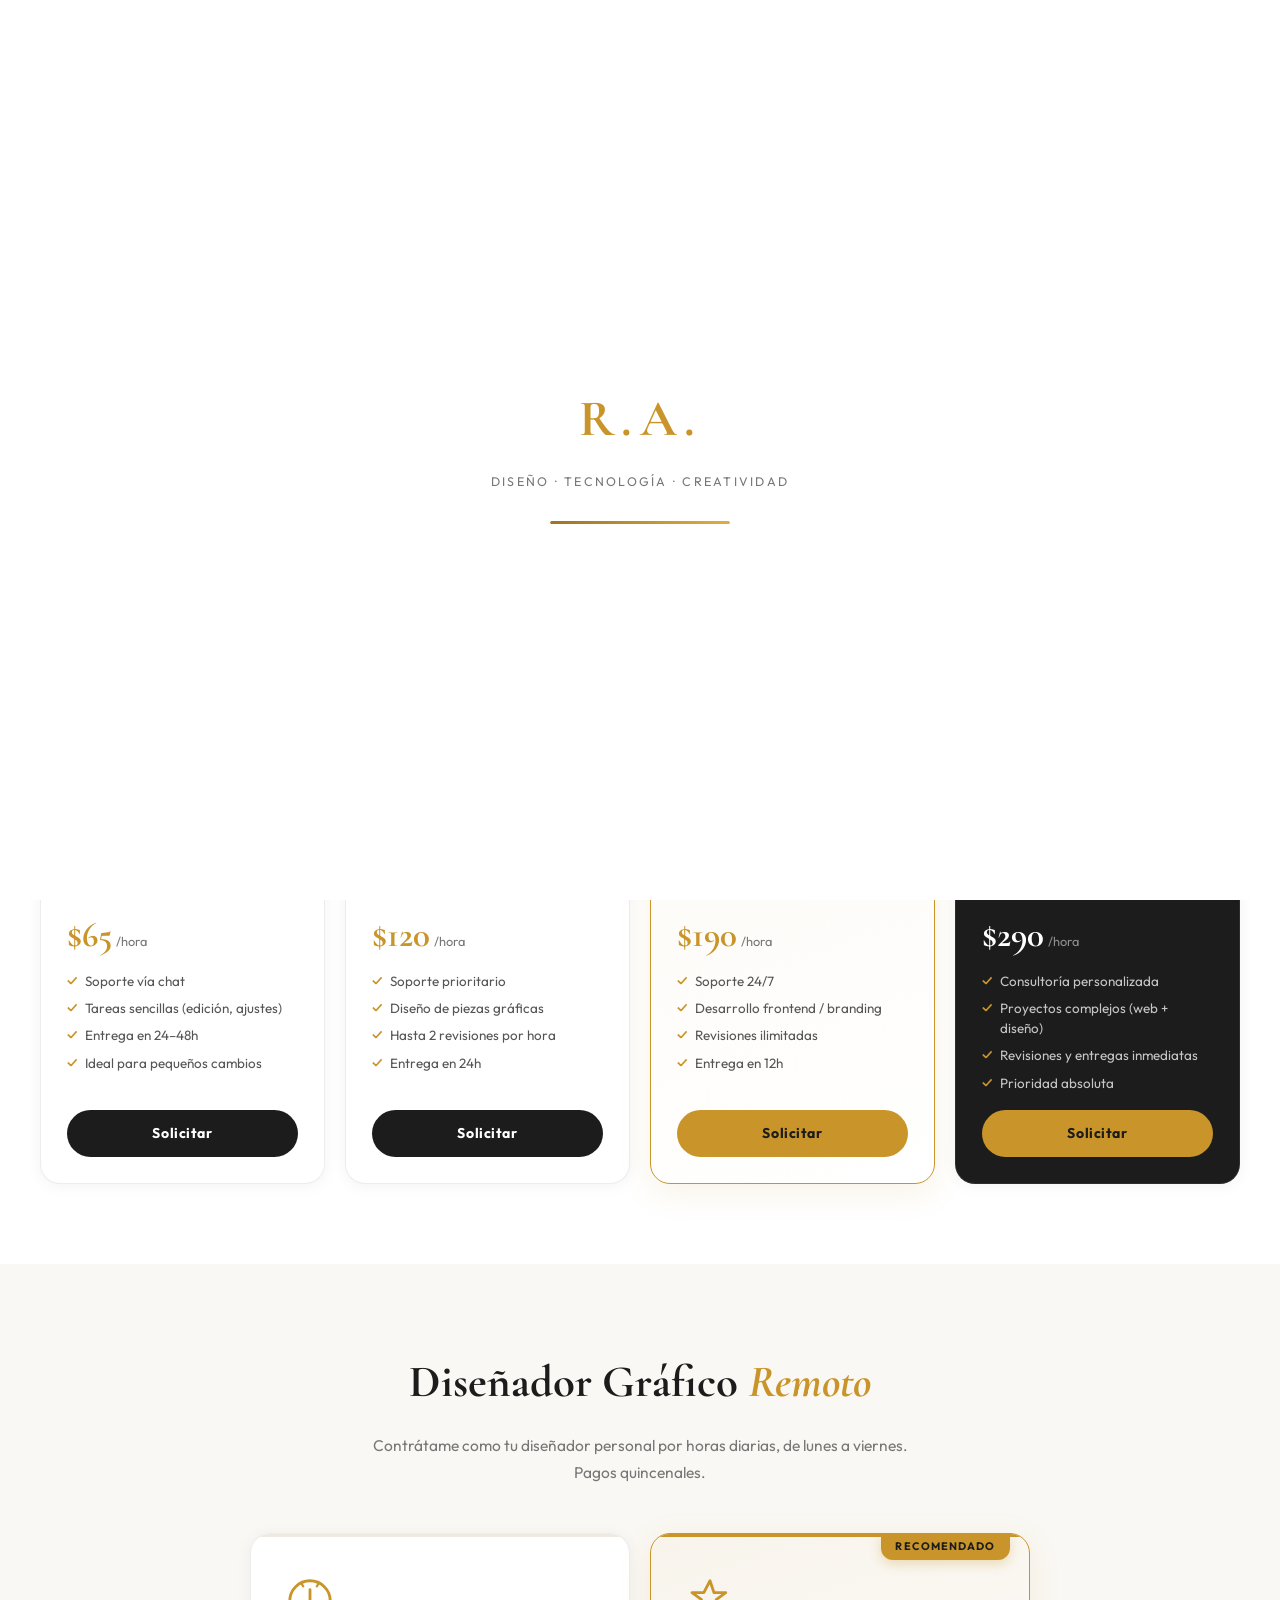
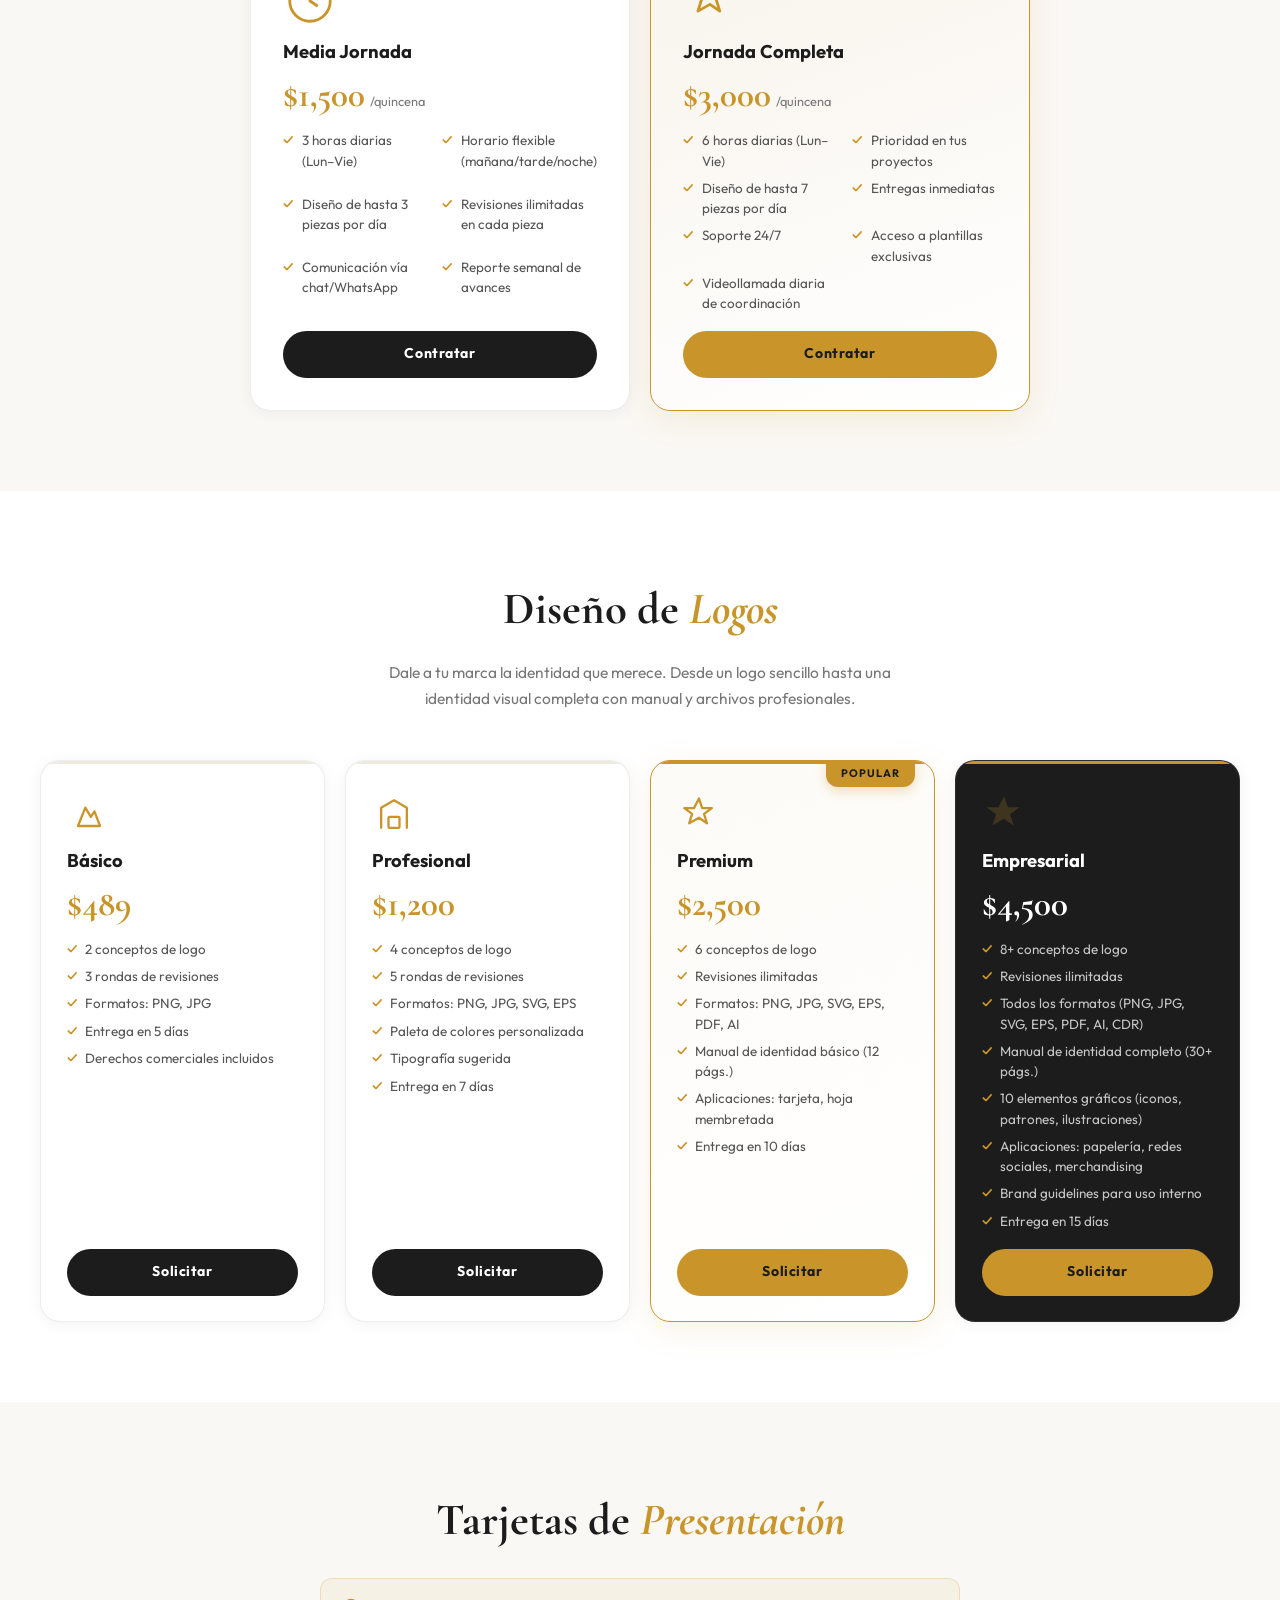
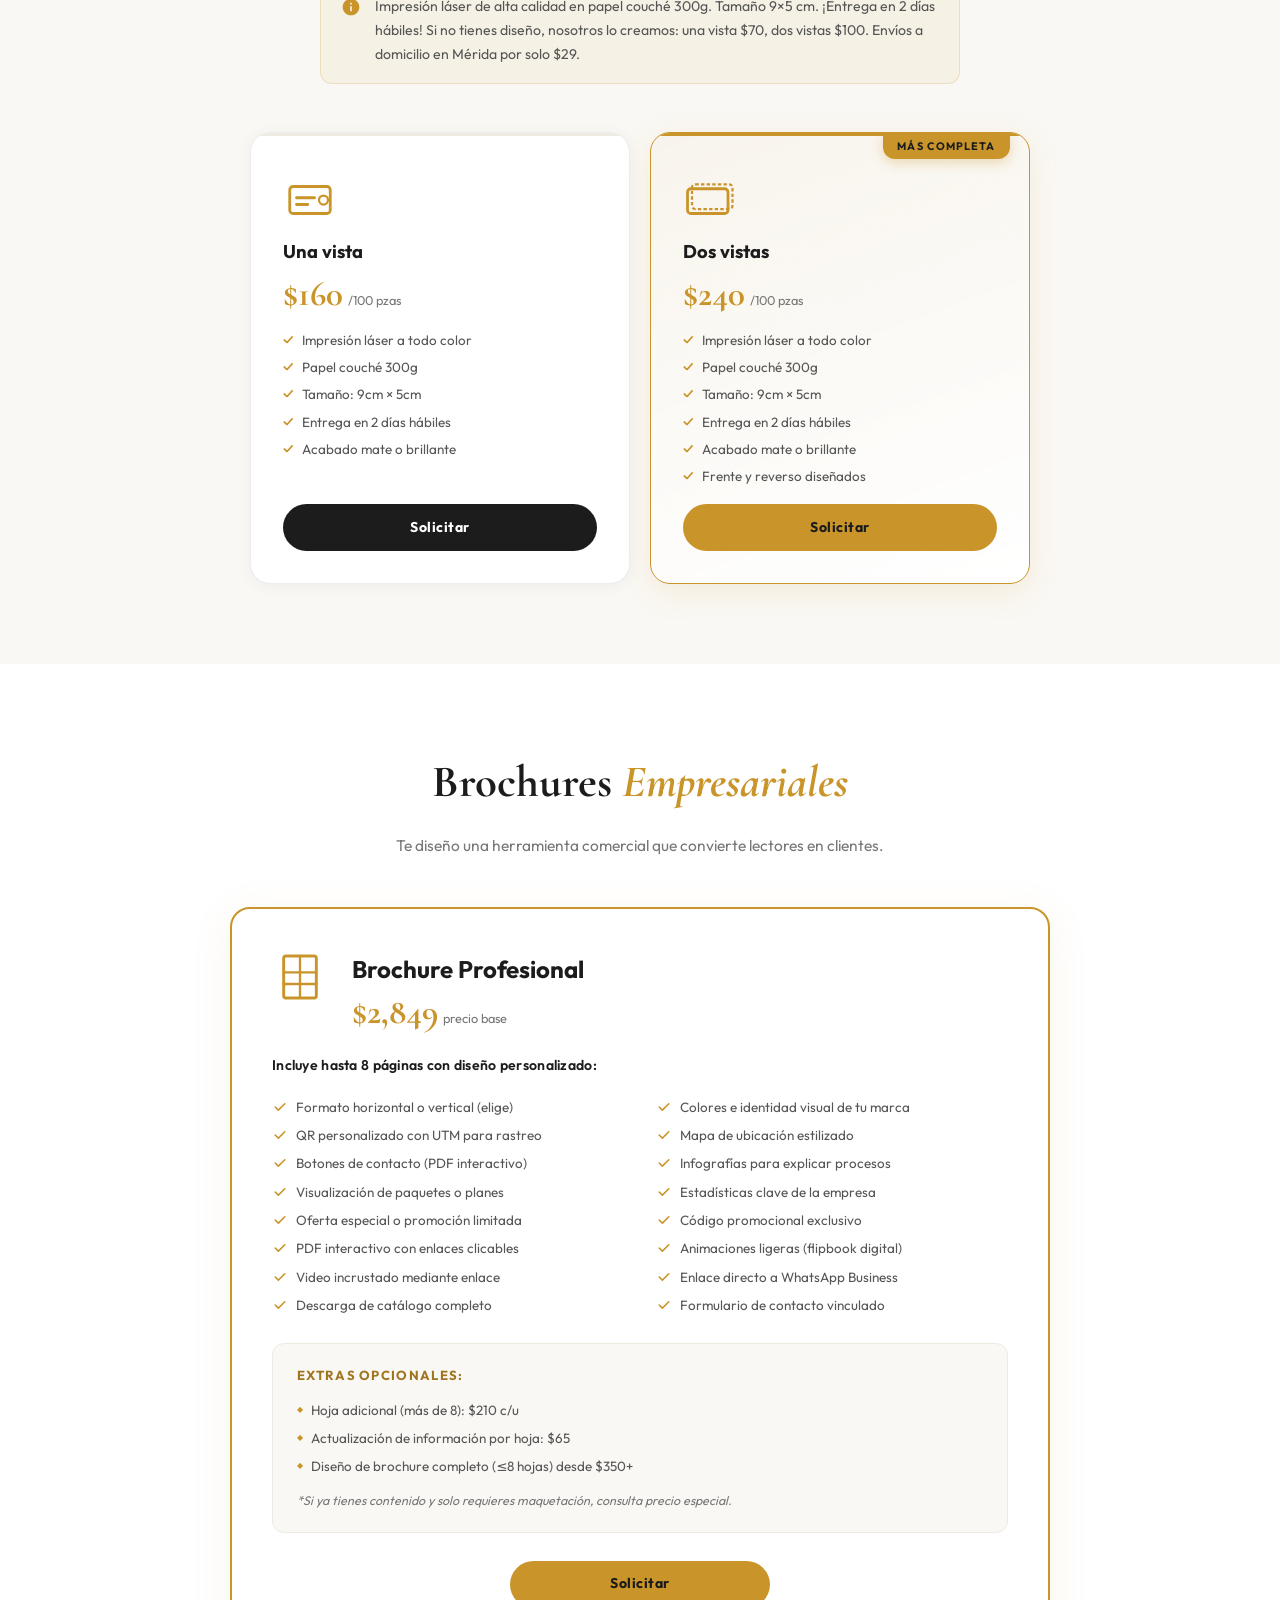
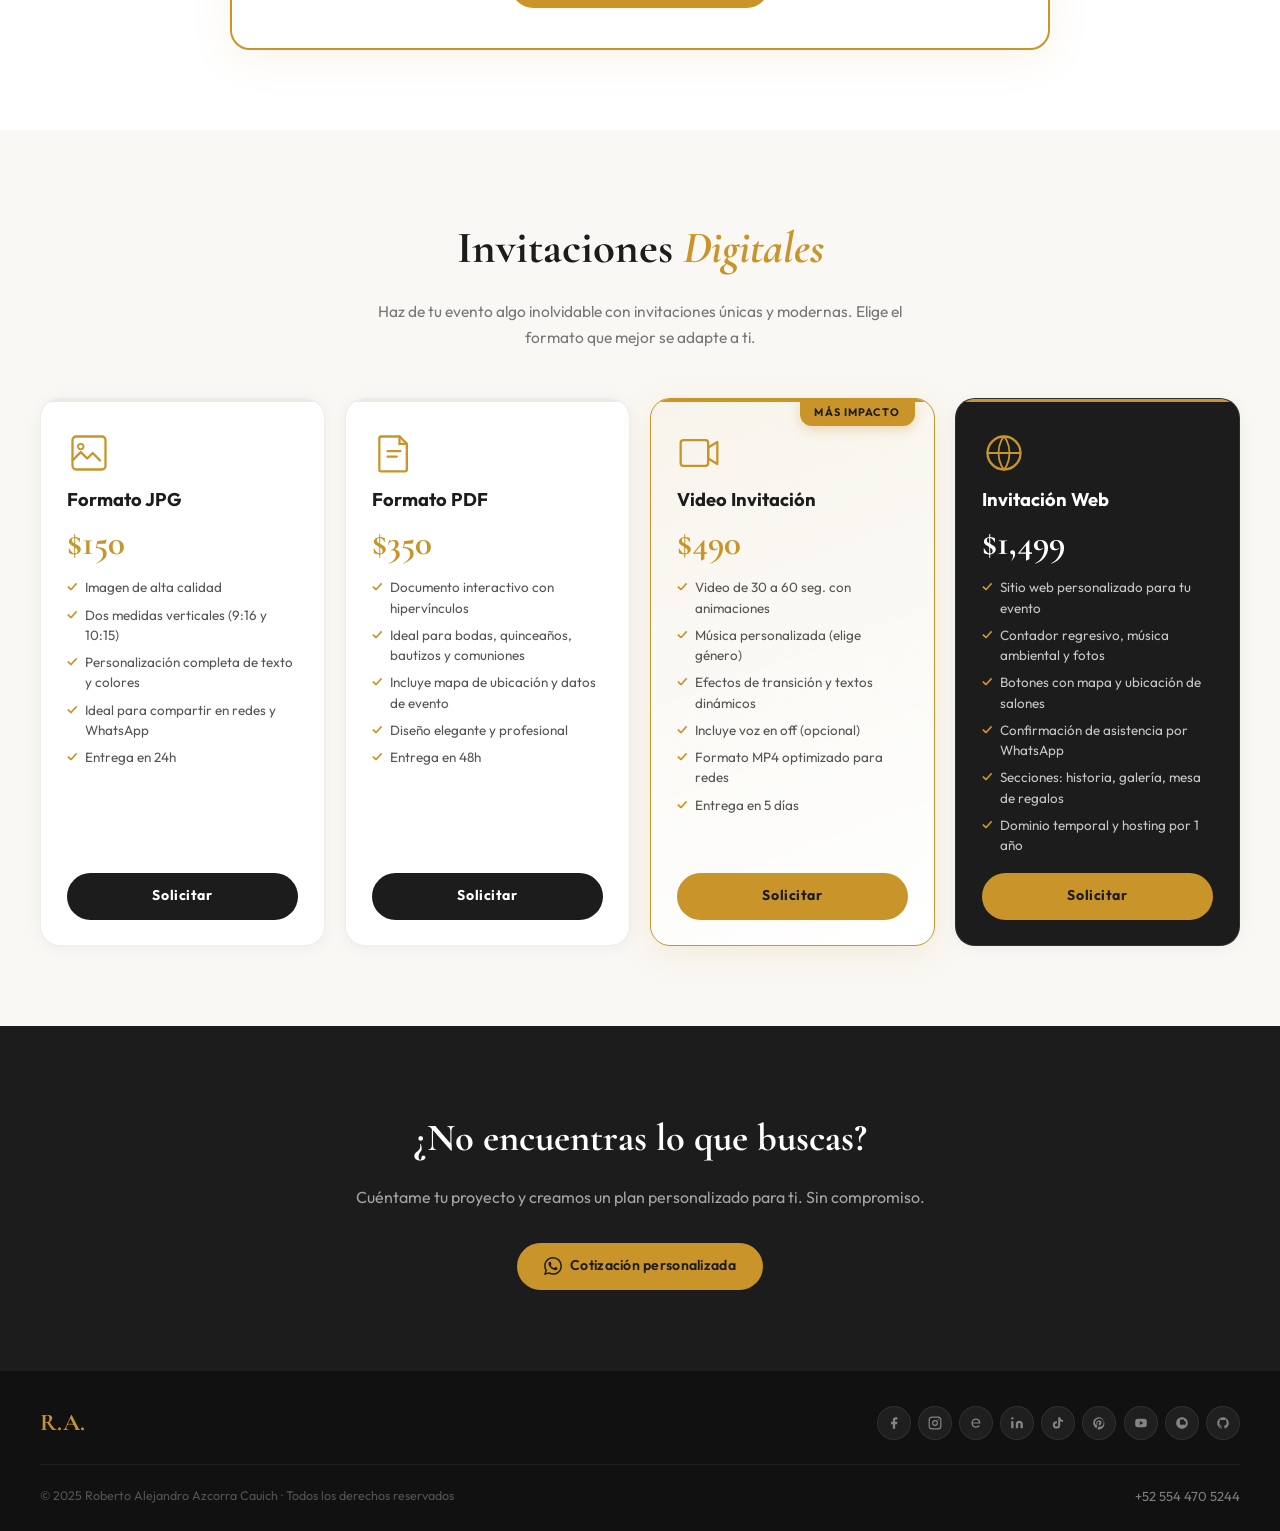
==== commit e5eec2e5: "modificaciones al index" ====
--- a/servicios.html
+++ b/servicios.html
@@ -11,6 +11,15 @@
   <link rel="stylesheet" href="servicios.css" />
 </head>
 <body>
+
+  <!-- PRELOADER (FONDO BLANCO) -->
+  <div id="preloader">
+    <div class="preloader-inner">
+      <span class="preloader-logo">R.A.</span>
+      <p class="preloader-tagline">Diseño · Tecnología · Creatividad</p>
+      <div class="preloader-bar"><div class="preloader-progress"></div></div>
+    </div>
+  </div>
 
   <!-- ═══════════════ NAVBAR ═══════════════ -->
   <header id="navbar">
@@ -27,12 +36,17 @@
           <svg viewBox="0 0 20 20" fill="currentColor" width="13" height="13"><path d="M13 8V2H7v6H2l8 8 8-8h-5zM0 18h20v2H0v-2z"/></svg>
           Descargar CV
         </a>
+        <!-- Botón Mi Behance con estilo solo contorno mostaza -->
+        <a href="#" target="_blank" class="nav-link nav-behance-outline">
+          <svg viewBox="0 0 20 20" fill="currentColor" width="13" height="13"><path d="M10 2c-4.42 0-8 3.58-8 8s3.58 8 8 8 8-3.58 8-8-3.58-8-8-8zm1.5 6h3v1h-3V8zm0 2h3v1h-3v-1zm-4.5-2h2v3h-2V8zm0 4h2v1h-2v-1zm-1-4h-2v1h2v-1zm0 3h-2v1h2v-1z"/></svg>
+          Mi Behance
+        </a>
         <div class="nav-socials-mobile">
-          <a href="#" target="_blank" aria-label="Facebook" class="nsm-icon"><svg viewBox="0 0 24 24" fill="currentColor"><path d="M18 2h-3a5 5 0 00-5 5v3H7v4h3v8h4v-8h3l1-4h-4V7a1 1 0 011-1h3z"/></svg></a>
-          <a href="#" target="_blank" aria-label="Instagram" class="nsm-icon"><svg viewBox="0 0 24 24" fill="none" stroke="currentColor" stroke-width="2" stroke-linecap="round" stroke-linejoin="round"><rect x="2" y="2" width="20" height="20" rx="5"/><circle cx="12" cy="12" r="4"/><circle cx="17.5" cy="6.5" r="1.2" fill="currentColor" stroke="none"/></svg></a>
-          <a href="#" target="_blank" aria-label="Threads" class="nsm-icon"><svg viewBox="0 0 24 24" fill="currentColor"><path d="M19.59 12.03c-.12-5.22-3.43-7.84-7.67-7.84-4.41 0-7.67 2.96-7.67 8.06s3.19 7.75 7.67 7.75c2.94 0 5.25-1.06 6.47-2.93l-1.8-1.04c-.82 1.17-2.38 1.91-4.63 1.91-3.15 0-5.24-1.88-5.35-5.27h12.96c.01-.21.02-.43.02-.64zm-13-1.06c.21-2.97 1.98-4.72 5.29-4.72 2.88 0 4.83 1.47 5.18 4.72H6.59z"/></svg></a>
-          <a href="#" target="_blank" aria-label="GitHub" class="nsm-icon"><svg viewBox="0 0 24 24" fill="currentColor"><path d="M12 2A10 10 0 002 12c0 4.42 2.87 8.17 6.84 9.5.5.08.66-.23.66-.5v-1.69c-2.77.6-3.36-1.34-3.36-1.34-.46-1.16-1.11-1.47-1.11-1.47-.91-.62.07-.6.07-.6 1 .07 1.53 1.03 1.53 1.03.87 1.52 2.34 1.07 2.91.83.09-.65.35-1.09.63-1.34-2.22-.25-4.55-1.11-4.55-4.92 0-1.11.38-2 1.03-2.71-.1-.25-.45-1.29.1-2.64 0 0 .84-.27 2.75 1.02.79-.22 1.65-.33 2.5-.33.85 0 1.71.11 2.5.33 1.91-1.29 2.75-1.02 2.75-1.02.55 1.35.2 2.39.1 2.64.65.71 1.03 1.6 1.03 2.71 0 3.82-2.34 4.66-4.57 4.91.36.31.69.92.69 1.85V21c0 .27.16.59.67.5C19.14 20.16 22 16.42 22 12A10 10 0 0012 2z"/></svg></a>
-          <a href="#" target="_blank" aria-label="YouTube" class="nsm-icon"><svg viewBox="0 0 24 24" fill="currentColor"><path d="M21.58 7.19a2.76 2.76 0 00-1.94-1.96C17.88 4.75 12 4.75 12 4.75s-5.88 0-7.64.48A2.76 2.76 0 002.42 7.19 28.9 28.9 0 002 12a28.9 28.9 0 00.42 4.81 2.76 2.76 0 001.94 1.96C6.12 19.25 12 19.25 12 19.25s5.88 0 7.64-.48a2.76 2.76 0 001.94-1.95A28.9 28.9 0 0022 12a28.9 28.9 0 00-.42-4.81zM10 15.5v-7l6 3.5-6 3.5z"/></svg></a>
+          <a href="https://www.facebook.com/TeenInformaticsCode?locale=es_LA" target="_blank" aria-label="Facebook" class="nsm-icon"><svg viewBox="0 0 24 24" fill="currentColor"><path d="M18 2h-3a5 5 0 00-5 5v3H7v4h3v8h4v-8h3l1-4h-4V7a1 1 0 011-1h3z"/></svg></a>
+          <a href="https://www.instagram.com/teen_informatics/" target="_blank" aria-label="Instagram" class="nsm-icon"><svg viewBox="0 0 24 24" fill="none" stroke="currentColor" stroke-width="2" stroke-linecap="round" stroke-linejoin="round"><rect x="2" y="2" width="20" height="20" rx="5"/><circle cx="12" cy="12" r="4"/><circle cx="17.5" cy="6.5" r="1.2" fill="currentColor" stroke="none"/></svg></a>
+          <a href="https://www.threads.com/@alejandro.urahara" target="_blank" aria-label="Threads" class="nsm-icon"><svg viewBox="0 0 24 24" fill="currentColor"><path d="M19.59 12.03c-.12-5.22-3.43-7.84-7.67-7.84-4.41 0-7.67 2.96-7.67 8.06s3.19 7.75 7.67 7.75c2.94 0 5.25-1.06 6.47-2.93l-1.8-1.04c-.82 1.17-2.38 1.91-4.63 1.91-3.15 0-5.24-1.88-5.35-5.27h12.96c.01-.21.02-.43.02-.64zm-13-1.06c.21-2.97 1.98-4.72 5.29-4.72 2.88 0 4.83 1.47 5.18 4.72H6.59z"/></svg></a>
+          <a href="https://github.com/portafolio-Az" target="_blank" aria-label="GitHub" class="nsm-icon"><svg viewBox="0 0 24 24" fill="currentColor"><path d="M12 2A10 10 0 002 12c0 4.42 2.87 8.17 6.84 9.5.5.08.66-.23.66-.5v-1.69c-2.77.6-3.36-1.34-3.36-1.34-.46-1.16-1.11-1.47-1.11-1.47-.91-.62.07-.6.07-.6 1 .07 1.53 1.03 1.53 1.03.87 1.52 2.34 1.07 2.91.83.09-.65.35-1.09.63-1.34-2.22-.25-4.55-1.11-4.55-4.92 0-1.11.38-2 1.03-2.71-.1-.25-.45-1.29.1-2.64 0 0 .84-.27 2.75 1.02.79-.22 1.65-.33 2.5-.33.85 0 1.71.11 2.5.33 1.91-1.29 2.75-1.02 2.75-1.02.55 1.35.2 2.39.1 2.64.65.71 1.03 1.6 1.03 2.71 0 3.82-2.34 4.66-4.57 4.91.36.31.69.92.69 1.85V21c0 .27.16.59.67.5C19.14 20.16 22 16.42 22 12A10 10 0 0012 2z"/></svg></a>
+          <a href="https://www.youtube.com/@TeenInformatics-j7c" target="_blank" aria-label="YouTube" class="nsm-icon"><svg viewBox="0 0 24 24" fill="currentColor"><path d="M21.58 7.19a2.76 2.76 0 00-1.94-1.96C17.88 4.75 12 4.75 12 4.75s-5.88 0-7.64.48A2.76 2.76 0 002.42 7.19 28.9 28.9 0 002 12a28.9 28.9 0 00.42 4.81 2.76 2.76 0 001.94 1.96C6.12 19.25 12 19.25 12 19.25s5.88 0 7.64-.48a2.76 2.76 0 001.94-1.95A28.9 28.9 0 0022 12a28.9 28.9 0 00-.42-4.81zM10 15.5v-7l6 3.5-6 3.5z"/></svg></a>
         </div>
       </nav>
       <a href="tel:+525544705244" class="nav-phone">
@@ -92,7 +106,7 @@
             <li>Entrega en 24–48h</li>
             <li>Ideal para pequeños cambios</li>
           </ul>
-          <a href="https://wa.me/529901182550?text=Hola%20Roberto%2C%20me%20interesa%20el%20*Plan%20Freelancer%20B%C3%A1sico*%20(%2465%2Fhora).%20%C2%BFPodr%C3%ADas%20darme%20m%C3%A1s%20informaci%C3%B3n%3F" target="_blank" rel="noopener" class="plan-btn">Solicitar</a>
+          <a href="https://wa.me/525544705244?text=Hola%20Roberto%2C%20me%20interesa%20el%20*Plan%20Freelancer%20B%C3%A1sico*%20(%2465%2Fhora).%20%C2%BFPodr%C3%ADas%20darme%20m%C3%A1s%20informaci%C3%B3n%3F" target="_blank" rel="noopener" class="plan-btn">Solicitar</a>
         </div>
 
         <!-- Estándar -->
@@ -108,7 +122,7 @@
             <li>Hasta 2 revisiones por hora</li>
             <li>Entrega en 24h</li>
           </ul>
-          <a href="https://wa.me/529901182550?text=Hola%20Roberto%2C%20me%20interesa%20el%20*Plan%20Freelancer%20Est%C3%A1ndar*%20(%24120%2Fhora).%20%C2%BFPodr%C3%ADas%20darme%20m%C3%A1s%20informaci%C3%B3n%3F" target="_blank" rel="noopener" class="plan-btn">Solicitar</a>
+          <a href="https://wa.me/525544705244?text=Hola%20Roberto%2C%20me%20interesa%20el%20*Plan%20Freelancer%20Est%C3%A1ndar*%20(%24120%2Fhora).%20%C2%BFPodr%C3%ADas%20darme%20m%C3%A1s%20informaci%C3%B3n%3F" target="_blank" rel="noopener" class="plan-btn">Solicitar</a>
         </div>
 
         <!-- Avanzado -->
@@ -125,7 +139,7 @@
             <li>Revisiones ilimitadas</li>
             <li>Entrega en 12h</li>
           </ul>
-          <a href="https://wa.me/529901182550?text=Hola%20Roberto%2C%20me%20interesa%20el%20*Plan%20Freelancer%20Avanzado*%20(%24190%2Fhora).%20%C2%BFPodr%C3%ADas%20darme%20m%C3%A1s%20informaci%C3%B3n%3F" target="_blank" rel="noopener" class="plan-btn plan-btn-primary">Solicitar</a>
+          <a href="https://wa.me/525544705244?text=Hola%20Roberto%2C%20me%20interesa%20el%20*Plan%20Freelancer%20Avanzado*%20(%24190%2Fhora).%20%C2%BFPodr%C3%ADas%20darme%20m%C3%A1s%20informaci%C3%B3n%3F" target="_blank" rel="noopener" class="plan-btn plan-btn-primary">Solicitar</a>
         </div>
 
         <!-- Pro -->
@@ -141,7 +155,7 @@
             <li>Revisiones y entregas inmediatas</li>
             <li>Prioridad absoluta</li>
           </ul>
-          <a href="https://wa.me/529901182550?text=Hola%20Roberto%2C%20me%20interesa%20el%20*Plan%20Freelancer%20Pro*%20(%24290%2Fhora).%20%C2%BFPodr%C3%ADas%20darme%20m%C3%A1s%20informaci%C3%B3n%3F" target="_blank" rel="noopener" class="plan-btn plan-btn-mustard">Solicitar</a>
+          <a href="https://wa.me/525544705244?text=Hola%20Roberto%2C%20me%20interesa%20el%20*Plan%20Freelancer%20Pro*%20(%24290%2Fhora).%20%C2%BFPodr%C3%ADas%20darme%20m%C3%A1s%20informaci%C3%B3n%3F" target="_blank" rel="noopener" class="plan-btn plan-btn-mustard">Solicitar</a>
         </div>
 
       </div>
@@ -172,7 +186,7 @@
             <li>Comunicación vía chat/WhatsApp</li>
             <li>Reporte semanal de avances</li>
           </ul>
-          <a href="https://wa.me/529901182550?text=Hola%20Roberto%2C%20me%20interesa%20el%20*Plan%20Media%20Jornada%20Remoto*%20(%241%2C500%2Fquincena).%20%C2%BFPodr%C3%ADas%20darme%20m%C3%A1s%20informaci%C3%B3n%3F" target="_blank" rel="noopener" class="plan-btn">Contratar</a>
+          <a href="https://wa.me/525544705244?text=Hola%20Roberto%2C%20me%20interesa%20el%20*Plan%20Media%20Jornada%20Remoto*%20(%241%2C500%2Fquincena).%20%C2%BFPodr%C3%ADas%20darme%20m%C3%A1s%20informaci%C3%B3n%3F" target="_blank" rel="noopener" class="plan-btn">Contratar</a>
         </div>
 
         <!-- Jornada Completa -->
@@ -192,7 +206,7 @@
             <li>Acceso a plantillas exclusivas</li>
             <li>Videollamada diaria de coordinación</li>
           </ul>
-          <a href="https://wa.me/529901182550?text=Hola%20Roberto%2C%20me%20interesa%20el%20*Plan%20Jornada%20Completa%20Remoto*%20(%243%2C000%2Fquincena).%20%C2%BFPodr%C3%ADas%20darme%20m%C3%A1s%20informaci%C3%B3n%3F" target="_blank" rel="noopener" class="plan-btn plan-btn-primary">Contratar</a>
+          <a href="https://wa.me/525544705244?text=Hola%20Roberto%2C%20me%20interesa%20el%20*Plan%20Jornada%20Completa%20Remoto*%20(%243%2C000%2Fquincena).%20%C2%BFPodr%C3%ADas%20darme%20m%C3%A1s%20informaci%C3%B3n%3F" target="_blank" rel="noopener" class="plan-btn plan-btn-primary">Contratar</a>
         </div>
 
       </div>
@@ -222,7 +236,7 @@
             <li>Entrega en 5 días</li>
             <li>Derechos comerciales incluidos</li>
           </ul>
-          <a href="https://wa.me/529901182550?text=Hola%20Roberto%2C%20me%20interesa%20el%20*Dise%C3%B1o%20de%20Logo%20B%C3%A1sico*%20(%24489).%20%C2%BFPodr%C3%ADas%20darme%20m%C3%A1s%20informaci%C3%B3n%3F" target="_blank" rel="noopener" class="plan-btn">Solicitar</a>
+          <a href="https://wa.me/525544705244?text=Hola%20Roberto%2C%20me%20interesa%20el%20*Dise%C3%B1o%20de%20Logo%20B%C3%A1sico*%20(%24489).%20%C2%BFPodr%C3%ADas%20darme%20m%C3%A1s%20informaci%C3%B3n%3F" target="_blank" rel="noopener" class="plan-btn">Solicitar</a>
         </div>
 
         <!-- Profesional -->
@@ -240,7 +254,7 @@
             <li>Tipografía sugerida</li>
             <li>Entrega en 7 días</li>
           </ul>
-          <a href="https://wa.me/529901182550?text=Hola%20Roberto%2C%20me%20interesa%20el%20*Dise%C3%B1o%20de%20Logo%20Profesional*%20(%241%2C200).%20%C2%BFPodr%C3%ADas%20darme%20m%C3%A1s%20informaci%C3%B3n%3F" target="_blank" rel="noopener" class="plan-btn">Solicitar</a>
+          <a href="https://wa.me/525544705244?text=Hola%20Roberto%2C%20me%20interesa%20el%20*Dise%C3%B1o%20de%20Logo%20Profesional*%20(%241%2C200).%20%C2%BFPodr%C3%ADas%20darme%20m%C3%A1s%20informaci%C3%B3n%3F" target="_blank" rel="noopener" class="plan-btn">Solicitar</a>
         </div>
 
         <!-- Premium -->
@@ -259,7 +273,7 @@
             <li>Aplicaciones: tarjeta, hoja membretada</li>
             <li>Entrega en 10 días</li>
           </ul>
-          <a href="https://wa.me/529901182550?text=Hola%20Roberto%2C%20me%20interesa%20el%20*Dise%C3%B1o%20de%20Logo%20Premium*%20(%242%2C500).%20%C2%BFPodr%C3%ADas%20darme%20m%C3%A1s%20informaci%C3%B3n%3F" target="_blank" rel="noopener" class="plan-btn plan-btn-primary">Solicitar</a>
+          <a href="https://wa.me/525544705244?text=Hola%20Roberto%2C%20me%20interesa%20el%20*Dise%C3%B1o%20de%20Logo%20Premium*%20(%242%2C500).%20%C2%BFPodr%C3%ADas%20darme%20m%C3%A1s%20informaci%C3%B3n%3F" target="_blank" rel="noopener" class="plan-btn plan-btn-primary">Solicitar</a>
         </div>
 
         <!-- Empresarial -->
@@ -279,7 +293,7 @@
             <li>Brand guidelines para uso interno</li>
             <li>Entrega en 15 días</li>
           </ul>
-          <a href="https://wa.me/529901182550?text=Hola%20Roberto%2C%20me%20interesa%20el%20*Dise%C3%B1o%20de%20Logo%20Empresarial*%20(%244%2C500).%20%C2%BFPodr%C3%ADas%20darme%20m%C3%A1s%20informaci%C3%B3n%3F" target="_blank" rel="noopener" class="plan-btn plan-btn-mustard">Solicitar</a>
+          <a href="https://wa.me/525544705244?text=Hola%20Roberto%2C%20me%20interesa%20el%20*Dise%C3%B1o%20de%20Logo%20Empresarial*%20(%244%2C500).%20%C2%BFPodr%C3%ADas%20darme%20m%C3%A1s%20informaci%C3%B3n%3F" target="_blank" rel="noopener" class="plan-btn plan-btn-mustard">Solicitar</a>
         </div>
 
       </div>
@@ -312,7 +326,7 @@
             <li>Entrega en 2 días hábiles</li>
             <li>Acabado mate o brillante</li>
           </ul>
-          <a href="https://wa.me/529901182550?text=Hola%20Roberto%2C%20me%20interesan%20las%20*Tarjetas%20de%20Presentaci%C3%B3n%20Una%20Vista*%20(%24160%2F100%20pzas).%20%C2%BFPodr%C3%ADas%20darme%20m%C3%A1s%20informaci%C3%B3n%3F" target="_blank" rel="noopener" class="plan-btn">Solicitar</a>
+          <a href="https://wa.me/525544705244?text=Hola%20Roberto%2C%20me%20interesan%20las%20*Tarjetas%20de%20Presentaci%C3%B3n%20Una%20Vista*%20(%24160%2F100%20pzas).%20%C2%BFPodr%C3%ADas%20darme%20m%C3%A1s%20informaci%C3%B3n%3F" target="_blank" rel="noopener" class="plan-btn">Solicitar</a>
         </div>
 
         <!-- Dos vistas -->
@@ -331,7 +345,7 @@
             <li>Acabado mate o brillante</li>
             <li>Frente y reverso diseñados</li>
           </ul>
-          <a href="https://wa.me/529901182550?text=Hola%20Roberto%2C%20me%20interesan%20las%20*Tarjetas%20de%20Presentaci%C3%B3n%20Dos%20Vistas*%20(%24240%2F100%20pzas).%20%C2%BFPodr%C3%ADas%20darme%20m%C3%A1s%20informaci%C3%B3n%3F" target="_blank" rel="noopener" class="plan-btn plan-btn-primary">Solicitar</a>
+          <a href="https://wa.me/525544705244?text=Hola%20Roberto%2C%20me%20interesan%20las%20*Tarjetas%20de%20Presentaci%C3%B3n%20Dos%20Vistas*%20(%24240%2F100%20pzas).%20%C2%BFPodr%C3%ADas%20darme%20m%C3%A1s%20informaci%C3%B3n%3F" target="_blank" rel="noopener" class="plan-btn plan-btn-primary">Solicitar</a>
         </div>
 
       </div>
@@ -384,7 +398,7 @@
           </ul>
           <p class="extras-note">*Si ya tienes contenido y solo requieres maquetación, consulta precio especial.</p>
         </div>
-        <a href="https://wa.me/529901182550?text=Hola%20Roberto%2C%20me%20interesa%20el%20*Brochure%20Empresarial%20Profesional*%20(%242%2C849).%20%C2%BFPodr%C3%ADas%20darme%20m%C3%A1s%20informaci%C3%B3n%3F" target="_blank" rel="noopener" class="plan-btn plan-btn-primary brochure-cta">Solicitar</a>
+        <a href="https://wa.me/525544705244?text=Hola%20Roberto%2C%20me%20interesa%20el%20*Brochure%20Empresarial%20Profesional*%20(%242%2C849).%20%C2%BFPodr%C3%ADas%20darme%20m%C3%A1s%20informaci%C3%B3n%3F" target="_blank" rel="noopener" class="plan-btn plan-btn-primary brochure-cta">Solicitar</a>
       </div>
     </div>
   </section>
@@ -412,7 +426,7 @@
             <li>Ideal para compartir en redes y WhatsApp</li>
             <li>Entrega en 24h</li>
           </ul>
-          <a href="https://wa.me/529901182550?text=Hola%20Roberto%2C%20me%20interesa%20la%20*Invitaci%C3%B3n%20Digital%20Formato%20JPG*%20(%24150).%20%C2%BFPodr%C3%ADas%20darme%20m%C3%A1s%20informaci%C3%B3n%3F" target="_blank" rel="noopener" class="plan-btn">Solicitar</a>
+          <a href="https://wa.me/525544705244?text=Hola%20Roberto%2C%20me%20interesa%20la%20*Invitaci%C3%B3n%20Digital%20Formato%20JPG*%20(%24150).%20%C2%BFPodr%C3%ADas%20darme%20m%C3%A1s%20informaci%C3%B3n%3F" target="_blank" rel="noopener" class="plan-btn">Solicitar</a>
         </div>
 
         <!-- Formato PDF -->
@@ -429,7 +443,7 @@
             <li>Diseño elegante y profesional</li>
             <li>Entrega en 48h</li>
           </ul>
-          <a href="https://wa.me/529901182550?text=Hola%20Roberto%2C%20me%20interesa%20la%20*Invitaci%C3%B3n%20Digital%20Formato%20PDF*%20(%24350).%20%C2%BFPodr%C3%ADas%20darme%20m%C3%A1s%20informaci%C3%B3n%3F" target="_blank" rel="noopener" class="plan-btn">Solicitar</a>
+          <a href="https://wa.me/525544705244?text=Hola%20Roberto%2C%20me%20interesa%20la%20*Invitaci%C3%B3n%20Digital%20Formato%20PDF*%20(%24350).%20%C2%BFPodr%C3%ADas%20darme%20m%C3%A1s%20informaci%C3%B3n%3F" target="_blank" rel="noopener" class="plan-btn">Solicitar</a>
         </div>
 
         <!-- Video Invitación -->
@@ -448,7 +462,7 @@
             <li>Formato MP4 optimizado para redes</li>
             <li>Entrega en 5 días</li>
           </ul>
-          <a href="https://wa.me/529901182550?text=Hola%20Roberto%2C%20me%20interesa%20la%20*Video%20Invitaci%C3%B3n%20Digital*%20(%24490).%20%C2%BFPodr%C3%ADas%20darme%20m%C3%A1s%20informaci%C3%B3n%3F" target="_blank" rel="noopener" class="plan-btn plan-btn-primary">Solicitar</a>
+          <a href="https://wa.me/525544705244?text=Hola%20Roberto%2C%20me%20interesa%20la%20*Video%20Invitaci%C3%B3n%20Digital*%20(%24490).%20%C2%BFPodr%C3%ADas%20darme%20m%C3%A1s%20informaci%C3%B3n%3F" target="_blank" rel="noopener" class="plan-btn plan-btn-primary">Solicitar</a>
         </div>
 
         <!-- Invitación Web -->
@@ -466,7 +480,7 @@
             <li>Secciones: historia, galería, mesa de regalos</li>
             <li>Dominio temporal y hosting por 1 año</li>
           </ul>
-          <a href="https://wa.me/529901182550?text=Hola%20Roberto%2C%20me%20interesa%20la%20*Invitaci%C3%B3n%20Web*%20(%241%2C499).%20%C2%BFPodr%C3%ADas%20darme%20m%C3%A1s%20informaci%C3%B3n%3F" target="_blank" rel="noopener" class="plan-btn plan-btn-mustard">Solicitar</a>
+          <a href="https://wa.me/525544705244?text=Hola%20Roberto%2C%20me%20interesa%20la%20*Invitaci%C3%B3n%20Web*%20(%241%2C499).%20%C2%BFPodr%C3%ADas%20darme%20m%C3%A1s%20informaci%C3%B3n%3F" target="_blank" rel="noopener" class="plan-btn plan-btn-mustard">Solicitar</a>
         </div>
 
       </div>
@@ -479,7 +493,7 @@
       <div class="srv-cta-box reveal-up">
         <h2>¿No encuentras lo que buscas?</h2>
         <p>Cuéntame tu proyecto y creamos un plan personalizado para ti. Sin compromiso.</p>
-        <a href="https://wa.me/529901182550?text=Hola%20Roberto%2C%20tengo%20un%20proyecto%20en%20mente%20y%20me%20gustar%C3%ADa%20cotizar%20un%20servicio%20personalizado.%20%C2%BFPodr%C3%ADamos%20hablar%3F" target="_blank" rel="noopener" class="btn btn-primary">
+        <a href="https://wa.me/525544705244?text=Hola%20Roberto%2C%20tengo%20un%20proyecto%20en%20mente%20y%20me%20gustar%C3%ADa%20cotizar%20un%20servicio%20personalizado.%20%C2%BFPodr%C3%ADamos%20hablar%3F" target="_blank" rel="noopener" class="btn btn-primary">
           <svg viewBox="0 0 24 24" fill="currentColor" width="18" height="18"><path d="M17.472 14.382c-.297-.149-1.758-.867-2.03-.967-.273-.099-.471-.148-.67.15-.197.297-.767.966-.94 1.164-.173.199-.347.223-.644.075-.297-.15-1.255-.463-2.39-1.475-.883-.788-1.48-1.761-1.653-2.059-.173-.297-.018-.458.13-.606.134-.133.298-.347.446-.52.149-.174.198-.298.298-.497.099-.198.05-.371-.025-.52-.075-.149-.669-1.612-.916-2.207-.242-.579-.487-.5-.669-.51-.173-.008-.371-.01-.57-.01-.198 0-.52.074-.792.372-.272.297-1.04 1.016-1.04 2.479 0 1.462 1.065 2.875 1.213 3.074.149.198 2.096 3.2 5.077 4.487.709.306 1.262.489 1.694.625.712.227 1.36.195 1.871.118.571-.085 1.758-.719 2.006-1.413.248-.694.248-1.289.173-1.413-.074-.124-.272-.198-.57-.347m-5.421 7.403h-.004a9.87 9.87 0 01-5.031-1.378l-.361-.214-3.741.982.998-3.648-.235-.374a9.86 9.86 0 01-1.51-5.26c.001-5.45 4.436-9.884 9.888-9.884 2.64 0 5.122 1.03 6.988 2.898a9.825 9.825 0 012.893 6.994c-.003 5.45-4.437 9.884-9.885 9.884m8.413-18.297A11.815 11.815 0 0012.05 0C5.495 0 .16 5.335.157 11.892c0 2.096.547 4.142 1.588 5.945L.057 24l6.305-1.654a11.882 11.882 0 005.683 1.448h.005c6.554 0 11.89-5.335 11.893-11.893a11.821 11.821 0 00-3.48-8.413z"/></svg>
           Cotización personalizada
         </a>
@@ -493,15 +507,15 @@
       <div class="footer-top">
         <a href="index.html" class="footer-logo">R.A.</a>
         <div class="footer-socials">
-          <a href="#" target="_blank" class="fsoc facebook" aria-label="Facebook"><svg viewBox="0 0 24 24" fill="currentColor"><path d="M18 2h-3a5 5 0 00-5 5v3H7v4h3v8h4v-8h3l1-4h-4V7a1 1 0 011-1h3z"/></svg></a>
-          <a href="#" target="_blank" class="fsoc instagram" aria-label="Instagram"><svg viewBox="0 0 24 24" fill="none" stroke="currentColor" stroke-width="2" stroke-linecap="round" stroke-linejoin="round"><rect x="2" y="2" width="20" height="20" rx="5"/><circle cx="12" cy="12" r="4"/><circle cx="17.5" cy="6.5" r="1.2" fill="currentColor" stroke="none"/></svg></a>
-          <a href="#" target="_blank" class="fsoc threads" aria-label="Threads"><svg viewBox="0 0 24 24" fill="currentColor"><path d="M19.59 12.03c-.12-5.22-3.43-7.84-7.67-7.84-4.41 0-7.67 2.96-7.67 8.06s3.19 7.75 7.67 7.75c2.94 0 5.25-1.06 6.47-2.93l-1.8-1.04c-.82 1.17-2.38 1.91-4.63 1.91-3.15 0-5.24-1.88-5.35-5.27h12.96c.01-.21.02-.43.02-.64zm-13-1.06c.21-2.97 1.98-4.72 5.29-4.72 2.88 0 4.83 1.47 5.18 4.72H6.59z"/></svg></a>
+          <a href="https://www.facebook.com/TeenInformaticsCode?locale=es_LA" target="_blank" class="fsoc facebook" aria-label="Facebook"><svg viewBox="0 0 24 24" fill="currentColor"><path d="M18 2h-3a5 5 0 00-5 5v3H7v4h3v8h4v-8h3l1-4h-4V7a1 1 0 011-1h3z"/></svg></a>
+          <a href="https://www.instagram.com/teen_informatics/" target="_blank" class="fsoc instagram" aria-label="Instagram"><svg viewBox="0 0 24 24" fill="none" stroke="currentColor" stroke-width="2" stroke-linecap="round" stroke-linejoin="round"><rect x="2" y="2" width="20" height="20" rx="5"/><circle cx="12" cy="12" r="4"/><circle cx="17.5" cy="6.5" r="1.2" fill="currentColor" stroke="none"/></svg></a>
+          <a href="https://www.threads.com/@alejandro.urahara" target="_blank" class="fsoc threads" aria-label="Threads"><svg viewBox="0 0 24 24" fill="currentColor"><path d="M19.59 12.03c-.12-5.22-3.43-7.84-7.67-7.84-4.41 0-7.67 2.96-7.67 8.06s3.19 7.75 7.67 7.75c2.94 0 5.25-1.06 6.47-2.93l-1.8-1.04c-.82 1.17-2.38 1.91-4.63 1.91-3.15 0-5.24-1.88-5.35-5.27h12.96c.01-.21.02-.43.02-.64zm-13-1.06c.21-2.97 1.98-4.72 5.29-4.72 2.88 0 4.83 1.47 5.18 4.72H6.59z"/></svg></a>
           <a href="#" target="_blank" class="fsoc linkedin" aria-label="LinkedIn"><svg viewBox="0 0 24 24" fill="currentColor"><path d="M16 8a6 6 0 016 6v7h-4v-7a2 2 0 00-2-2 2 2 0 00-2 2v7h-4v-7a6 6 0 016-6zM2 9h4v12H2z"/><circle cx="4" cy="4" r="2"/></svg></a>
-          <a href="#" target="_blank" class="fsoc tiktok" aria-label="TikTok"><svg viewBox="0 0 24 24" fill="currentColor"><path d="M19.59 6.69a4.83 4.83 0 01-3.77-4.25V2h-3.45v13.67a2.89 2.89 0 01-2.88 2.5 2.89 2.89 0 01-2.89-2.89 2.89 2.89 0 012.89-2.89c.28 0 .54.04.79.1V9.01a6.27 6.27 0 00-.79-.05 6.34 6.34 0 00-6.34 6.34 6.34 6.34 0 006.34 6.34 6.34 6.34 0 006.33-6.34V8.69a8.18 8.18 0 004.78 1.52V6.76a4.84 4.84 0 01-1.01-.07z"/></svg></a>
+          <a href="https://www.tiktok.com/@teen.informatics" target="_blank" class="fsoc tiktok" aria-label="TikTok"><svg viewBox="0 0 24 24" fill="currentColor"><path d="M19.59 6.69a4.83 4.83 0 01-3.77-4.25V2h-3.45v13.67a2.89 2.89 0 01-2.88 2.5 2.89 2.89 0 01-2.89-2.89 2.89 2.89 0 012.89-2.89c.28 0 .54.04.79.1V9.01a6.27 6.27 0 00-.79-.05 6.34 6.34 0 00-6.34 6.34 6.34 6.34 0 006.34 6.34 6.34 6.34 0 006.33-6.34V8.69a8.18 8.18 0 004.78 1.52V6.76a4.84 4.84 0 01-1.01-.07z"/></svg></a>
           <a href="#" target="_blank" class="fsoc pinterest" aria-label="Pinterest"><svg viewBox="0 0 24 24" fill="currentColor"><path d="M12 2C6.48 2 2 6.48 2 12c0 4.24 2.65 7.86 6.39 9.29-.09-.78-.17-1.98.04-2.83.18-.77 1.22-5.16 1.22-5.16s-.31-.62-.31-1.54c0-1.45.84-2.53 1.88-2.53.89 0 1.32.67 1.32 1.47 0 .9-.57 2.24-.87 3.48-.25 1.04.52 1.88 1.53 1.88 1.84 0 3.08-2.37 3.08-5.18 0-2.14-1.44-3.75-4.05-3.75-2.96 0-4.8 2.21-4.8 4.67 0 .85.24 1.44.62 1.9.17.2.19.29.13.52-.06.22-.18.73-.23.93-.07.28-.29.38-.54.28-1.53-.63-2.24-2.31-2.24-4.21 0-3.13 2.64-6.88 7.89-6.88 4.22 0 7.01 3.06 7.01 6.35 0 4.35-2.42 7.62-5.97 7.62-1.19 0-2.32-.64-2.7-1.37l-.75 2.89c-.27 1.02-.99 2.3-1.47 3.08.66.2 1.35.31 2.07.31 5.52 0 10-4.48 10-10S17.52 2 12 2z"/></svg></a>
-          <a href="#" target="_blank" class="fsoc youtube" aria-label="YouTube"><svg viewBox="0 0 24 24" fill="currentColor"><path d="M21.58 7.19a2.76 2.76 0 00-1.94-1.96C17.88 4.75 12 4.75 12 4.75s-5.88 0-7.64.48A2.76 2.76 0 002.42 7.19 28.9 28.9 0 002 12a28.9 28.9 0 00.42 4.81 2.76 2.76 0 001.94 1.96C6.12 19.25 12 19.25 12 19.25s5.88 0 7.64-.48a2.76 2.76 0 001.94-1.95A28.9 28.9 0 0022 12a28.9 28.9 0 00-.42-4.81zM10 15.5v-7l6 3.5-6 3.5z"/></svg></a>
-          <a href="#" target="_blank" class="fsoc blogger" aria-label="Blogger"><svg viewBox="0 0 24 24" fill="currentColor"><path d="M18.5 12.5v1a1.5 1.5 0 01-1.5 1.5h-7a1.5 1.5 0 01-1.5-1.5v-6A1.5 1.5 0 0110 6h4.5a1.5 1.5 0 011.5 1.5V9h1a1.5 1.5 0 011.5 1.5v2zM12 2C6.48 2 2 6.48 2 12s4.48 10 10 10 10-4.48 10-10S17.52 2 12 2z"/></svg></a>
-          <a href="#" target="_blank" class="fsoc github" aria-label="GitHub"><svg viewBox="0 0 24 24" fill="currentColor"><path d="M12 2A10 10 0 002 12c0 4.42 2.87 8.17 6.84 9.5.5.08.66-.23.66-.5v-1.69c-2.77.6-3.36-1.34-3.36-1.34-.46-1.16-1.11-1.47-1.11-1.47-.91-.62.07-.6.07-.6 1 .07 1.53 1.03 1.53 1.03.87 1.52 2.34 1.07 2.91.83.09-.65.35-1.09.63-1.34-2.22-.25-4.55-1.11-4.55-4.92 0-1.11.38-2 1.03-2.71-.1-.25-.45-1.29.1-2.64 0 0 .84-.27 2.75 1.02.79-.22 1.65-.33 2.5-.33.85 0 1.71.11 2.5.33 1.91-1.29 2.75-1.02 2.75-1.02.55 1.35.2 2.39.1 2.64.65.71 1.03 1.6 1.03 2.71 0 3.82-2.34 4.66-4.57 4.91.36.31.69.92.69 1.85V21c0 .27.16.59.67.5C19.14 20.16 22 16.42 22 12A10 10 0 0012 2z"/></svg></a>
+          <a href="https://www.youtube.com/@TeenInformatics-j7c" target="_blank" class="fsoc youtube" aria-label="YouTube"><svg viewBox="0 0 24 24" fill="currentColor"><path d="M21.58 7.19a2.76 2.76 0 00-1.94-1.96C17.88 4.75 12 4.75 12 4.75s-5.88 0-7.64.48A2.76 2.76 0 002.42 7.19 28.9 28.9 0 002 12a28.9 28.9 0 00.42 4.81 2.76 2.76 0 001.94 1.96C6.12 19.25 12 19.25 12 19.25s5.88 0 7.64-.48a2.76 2.76 0 001.94-1.95A28.9 28.9 0 0022 12a28.9 28.9 0 00-.42-4.81zM10 15.5v-7l6 3.5-6 3.5z"/></svg></a>
+          <a href="https://teeninformatics.blogspot.com/" target="_blank" class="fsoc blogger" aria-label="Blogger"><svg viewBox="0 0 24 24" fill="currentColor"><path d="M18.5 12.5v1a1.5 1.5 0 01-1.5 1.5h-7a1.5 1.5 0 01-1.5-1.5v-6A1.5 1.5 0 0110 6h4.5a1.5 1.5 0 011.5 1.5V9h1a1.5 1.5 0 011.5 1.5v2zM12 2C6.48 2 2 6.48 2 12s4.48 10 10 10 10-4.48 10-10S17.52 2 12 2z"/></svg></a>
+          <a href="https://github.com/portafolio-Az" target="_blank" class="fsoc github" aria-label="GitHub"><svg viewBox="0 0 24 24" fill="currentColor"><path d="M12 2A10 10 0 002 12c0 4.42 2.87 8.17 6.84 9.5.5.08.66-.23.66-.5v-1.69c-2.77.6-3.36-1.34-3.36-1.34-.46-1.16-1.11-1.47-1.11-1.47-.91-.62.07-.6.07-.6 1 .07 1.53 1.03 1.53 1.03.87 1.52 2.34 1.07 2.91.83.09-.65.35-1.09.63-1.34-2.22-.25-4.55-1.11-4.55-4.92 0-1.11.38-2 1.03-2.71-.1-.25-.45-1.29.1-2.64 0 0 .84-.27 2.75 1.02.79-.22 1.65-.33 2.5-.33.85 0 1.71.11 2.5.33 1.91-1.29 2.75-1.02 2.75-1.02.55 1.35.2 2.39.1 2.64.65.71 1.03 1.6 1.03 2.71 0 3.82-2.34 4.66-4.57 4.91.36.31.69.92.69 1.85V21c0 .27.16.59.67.5C19.14 20.16 22 16.42 22 12A10 10 0 0012 2z"/></svg></a>
         </div>
       </div>
       <div class="footer-bottom">
@@ -512,7 +526,7 @@
   </footer>
 
   <!-- FABs -->
-  <a href="https://wa.me/529901182550" target="_blank" rel="noopener" class="fab fab-whatsapp" aria-label="WhatsApp">
+  <a href="https://wa.me/525544705244" target="_blank" rel="noopener" class="fab fab-whatsapp" aria-label="WhatsApp">
     <svg viewBox="0 0 24 24" fill="currentColor"><path d="M17.472 14.382c-.297-.149-1.758-.867-2.03-.967-.273-.099-.471-.148-.67.15-.197.297-.767.966-.94 1.164-.173.199-.347.223-.644.075-.297-.15-1.255-.463-2.39-1.475-.883-.788-1.48-1.761-1.653-2.059-.173-.297-.018-.458.13-.606.134-.133.298-.347.446-.52.149-.174.198-.298.298-.497.099-.198.05-.371-.025-.52-.075-.149-.669-1.612-.916-2.207-.242-.579-.487-.5-.669-.51-.173-.008-.371-.01-.57-.01-.198 0-.52.074-.792.372-.272.297-1.04 1.016-1.04 2.479 0 1.462 1.065 2.875 1.213 3.074.149.198 2.096 3.2 5.077 4.487.709.306 1.262.489 1.694.625.712.227 1.36.195 1.871.118.571-.085 1.758-.719 2.006-1.413.248-.694.248-1.289.173-1.413-.074-.124-.272-.198-.57-.347m-5.421 7.403h-.004a9.87 9.87 0 01-5.031-1.378l-.361-.214-3.741.982.998-3.648-.235-.374a9.86 9.86 0 01-1.51-5.26c.001-5.45 4.436-9.884 9.888-9.884 2.64 0 5.122 1.03 6.988 2.898a9.825 9.825 0 012.893 6.994c-.003 5.45-4.437 9.884-9.885 9.884m8.413-18.297A11.815 11.815 0 0012.05 0C5.495 0 .16 5.335.157 11.892c0 2.096.547 4.142 1.588 5.945L.057 24l6.305-1.654a11.882 11.882 0 005.683 1.448h.005c6.554 0 11.89-5.335 11.893-11.893a11.821 11.821 0 00-3.48-8.413z"/></svg>
   </a>
   <button id="backToTop" class="fab fab-top" aria-label="Volver arriba">
@@ -521,4 +535,4 @@
 
   <script src="servicios.js"></script>
 </body>
-</html>
+</html>
--- a/styles.css
+++ b/styles.css
@@ -154,6 +154,31 @@
 #navbar.scrolled .nav-cv { color: var(--mustard-light) !important; background: rgba(201,149,42,0.12); }
 #navbar.scrolled .nav-cv:hover { background: var(--mustard); color: var(--dark) !important; }
 
+/* Botón Mi Behance (solo contorno mostaza) */
+.nav-behance-outline {
+  display: flex; align-items: center; gap: 0.4rem;
+  background: transparent;
+  border: 1.5px solid var(--mustard);
+  border-radius: 99px;
+  padding: 0.35rem 0.9rem;
+  color: var(--mustard-dark) !important;
+  font-size: 0.82rem;
+}
+.nav-behance-outline::after { display: none !important; }
+.nav-behance-outline:hover {
+  background: var(--mustard);
+  color: var(--dark) !important;
+  border-color: var(--mustard);
+}
+#navbar.scrolled .nav-behance-outline {
+  color: var(--mustard-light) !important;
+  border-color: var(--mustard-light);
+}
+#navbar.scrolled .nav-behance-outline:hover {
+  background: var(--mustard);
+  color: var(--dark) !important;
+}
+
 /* Teléfono */
 .nav-phone {
   display: flex; align-items: center; gap: 0.45rem;
@@ -190,7 +215,6 @@
 }
 .hamburger span {
   display: block; width: 22px; height: 2px;
-  /* Oscuro cuando nav es blanco, claro cuando nav es oscuro */
   background: var(--dark);
   border-radius: 99px; transition: var(--transition);
 }
@@ -303,7 +327,6 @@
   padding: 0.7rem 1.1rem; box-shadow: var(--shadow-lg);
   text-align: center; border: 1px solid rgba(201,149,42,0.15); z-index: 2;
 }
-/* En desktop: fuera del círculo a los lados */
 .hero-stat-1 { top: 0; left: -145px; animation: hero-float 5s ease-in-out infinite; animation-delay: -2s; }
 .hero-stat-2 { bottom: 10px; right: -135px; animation: hero-float 5s ease-in-out infinite; animation-delay: -1s; }
 .stat-number {
@@ -498,20 +521,16 @@
 .pf-item {
   position: relative; border-radius: var(--radius-lg);
   overflow: hidden; cursor: pointer;
-  /* Animación de filter + hover gestionada desde JS + CSS */
   transition: opacity 0.38s ease, transform 0.38s ease, box-shadow 0.35s ease;
   will-change: opacity, transform;
 }
 .pf-item:hover { transform: translateY(-5px) scale(1.01); box-shadow: 0 22px 55px rgba(0,0,0,0.18); }
 
-/* Estado de salida para el filtro */
 .pf-item.pf-exiting {
   opacity: 0 !important;
   transform: scale(0.84) translateY(10px) !important;
 }
-/* Ocultar fuera del grid sin position:absolute */
 .pf-item.pf-hidden { display: none; }
-/* Entrada con stagger */
 .pf-item.pf-entering {
   opacity: 0;
   transform: scale(0.9) translateY(14px);
@@ -601,8 +620,6 @@
 /* ──────────────────────────────────────────────
    CONTACTO — FONDO BLANCO
    Override de .section-dark
-   Para imagen de fondo: añade en el <section id="contacto">
-     style="--contact-bg: url('tu-imagen.jpg')"
 ────────────────────────────────────────────── */
 #contacto.section-dark {
   background: var(--white);
@@ -610,7 +627,6 @@
   position: relative;
   overflow: hidden;
 }
-/* Capa de imagen con 15% de opacidad */
 #contacto::before {
   content: '';
   position: absolute; inset: 0; z-index: 0;
@@ -620,7 +636,6 @@
 }
 #contacto .container { position: relative; z-index: 1; }
 
-/* Textos en contacto */
 #contacto .section-title   { color: var(--dark); }
 #contacto .section-subtitle { color: var(--mid); }
 
@@ -644,7 +659,6 @@
   color: var(--mustard-dark); margin: 0.5rem 0 1rem;
 }
 
-/* Grid de redes sociales en contacto */
 .csocials-grid { display: grid; grid-template-columns: repeat(3, 1fr); gap: 0.55rem; }
 .csc {
   display: flex; align-items: center; gap: 0.45rem;
@@ -875,7 +889,6 @@
 @media (max-width: 768px) {
   :root { --nav-h: 60px; }
 
-  /* ── NAV MÓVIL ── */
   .nav-menu {
     position: fixed;
     top: 60px; left: 0; right: 0;
@@ -883,7 +896,6 @@
     flex-direction: column; align-items: flex-start;
     padding: 1.25rem 1.5rem 1.5rem;
     gap: 0;
-    /* Cerrado: por encima del viewport */
     transform: translateY(-110%);
     opacity: 0;
     transition: transform 0.38s cubic-bezier(0.4,0,0.2,1), opacity 0.38s ease;
@@ -893,7 +905,6 @@
   }
   .nav-menu.open { transform: translateY(0); opacity: 1; }
 
-  /* Sin subrayado animado en móvil */
   .nav-link::after { display: none; }
   .nav-link {
     width: 100%; padding: 0.72rem 0.5rem;
@@ -905,7 +916,7 @@
   .nav-link:hover { color: var(--mustard-light) !important; background: rgba(255,255,255,0.04); }
   .nav-link.active { color: var(--mustard) !important; }
 
-  .nav-cv {
+  .nav-cv, .nav-behance-outline {
     margin-top: 0.75rem; display: inline-flex !important;
     width: auto !important; border-bottom: none !important;
     color: var(--mustard-light) !important;
@@ -913,23 +924,19 @@
   .nav-socials-mobile { display: flex; width: 100%; }
   .nav-phone { display: none; }
 
-  /* Hamburger a la derecha — margin-left: auto lo empuja */
   .hamburger { display: flex; margin-left: auto; }
 
-  /* ── HERO MÓVIL ── */
   .hero { padding: calc(var(--nav-h) + 1.5rem) 1.25rem 4rem; }
   .hero-content { flex-direction: column-reverse; text-align: center; gap: 1.5rem; }
   .hero-text { max-width: 100%; }
   .hero-cta { justify-content: center; }
 
-  /* Foto: 80% del ancho de pantalla */
   .hero-image { flex-direction: column; align-items: center; gap: 1rem; }
   .hero-ring-outer {
     width: min(80vw, 320px);
     height: min(80vw, 320px);
   }
 
-  /* Stats debajo de la foto, sin posición absoluta */
   .hero-stat {
     position: static !important;
     animation: none !important;
@@ -939,7 +946,6 @@
   }
   .hero-stats-row { display: flex; gap: 0.75rem; justify-content: center; flex-wrap: wrap; }
 
-  /* Fotos sobre mí */
   .about-photos-row { gap: 0.75rem; }
   .aph-card-1 { width: 160px; height: 210px; }
   .aph-card-2 { width: 180px; height: 235px; }
@@ -965,14 +971,10 @@
   .modal-info-top { flex-direction: column; }
 }
 
-/* ──────────────────────────────────────────────
-   RESPONSIVE — MÓVIL PEQUEÑO 480px
-────────────────────────────────────────────── */
 @media (max-width: 480px) {
   .section { padding: 4rem 1.25rem; }
   .hero { padding: calc(var(--nav-h) + 1rem) 1.25rem 3.5rem; }
 
-  /* Foto hero: exactamente 80vw */
   .hero-ring-outer { width: 80vw; height: 80vw; }
 
   .about-photos-row { gap: 0.5rem; }
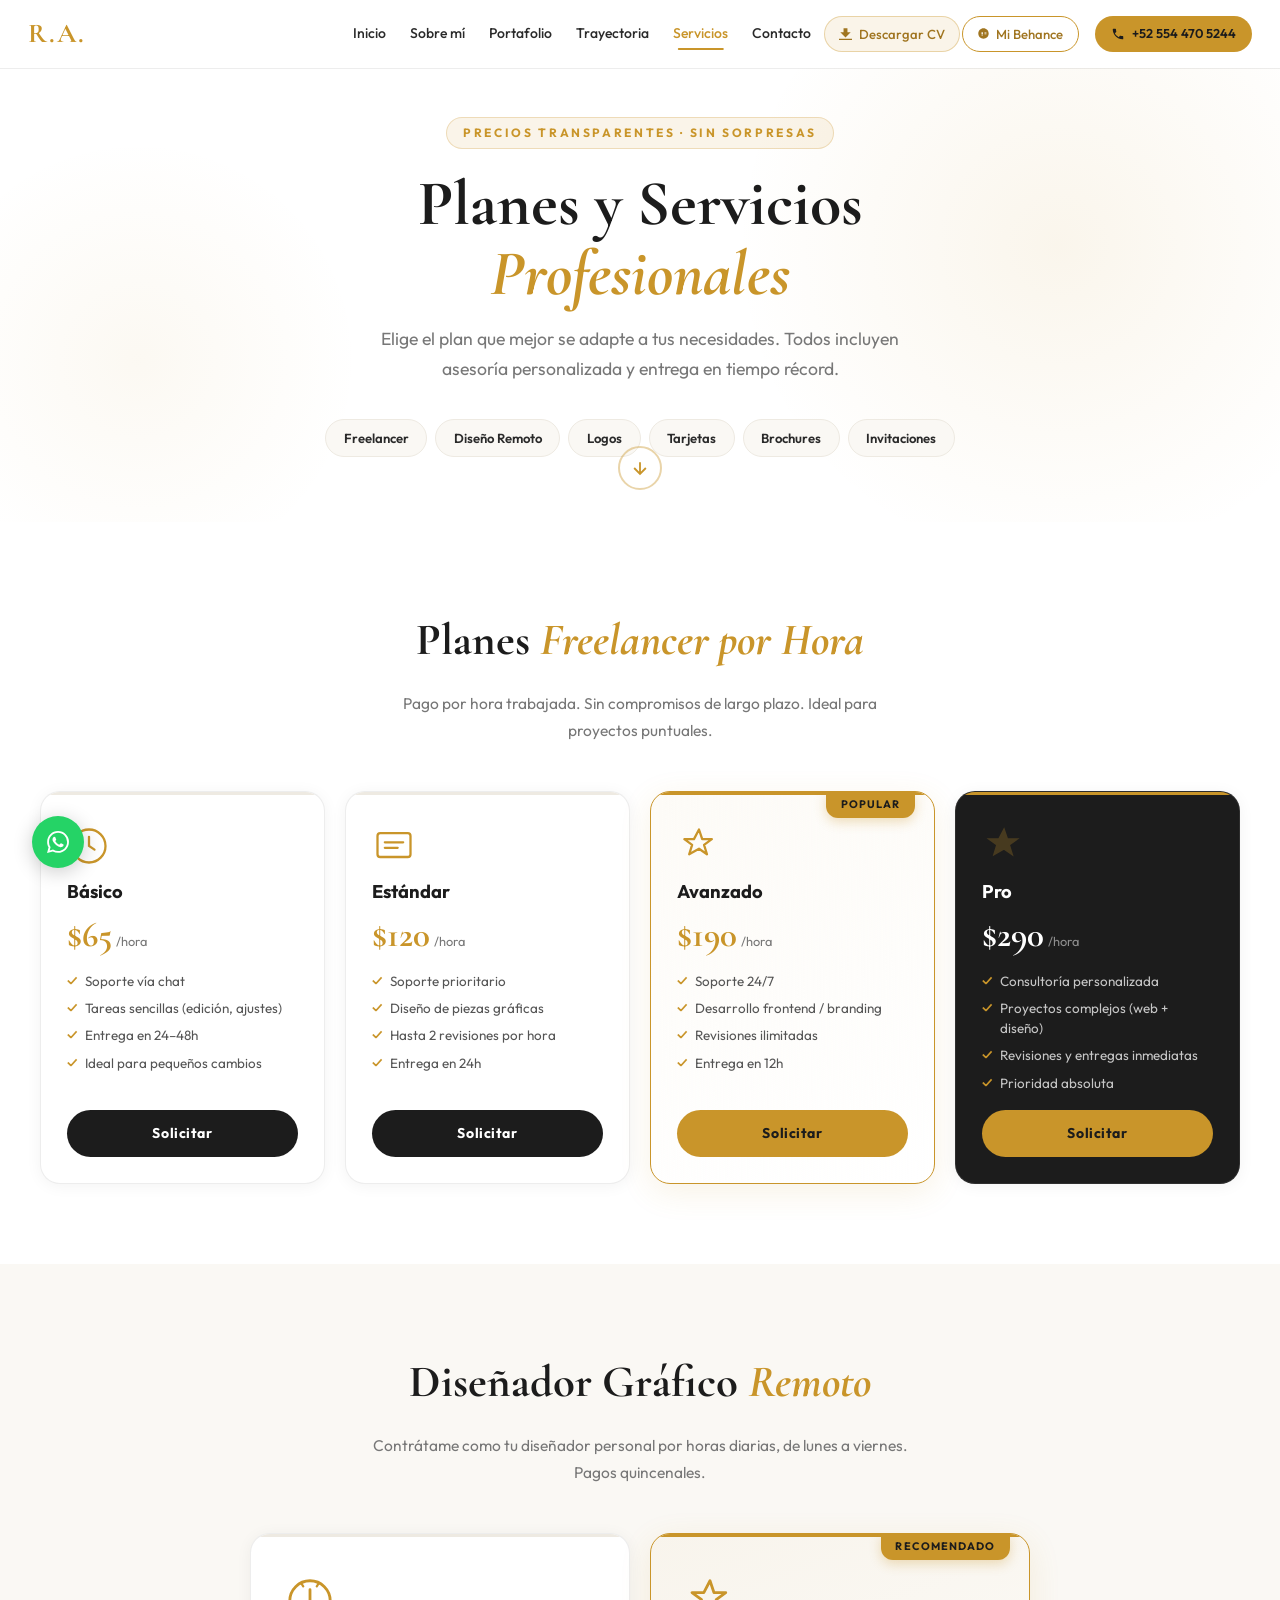
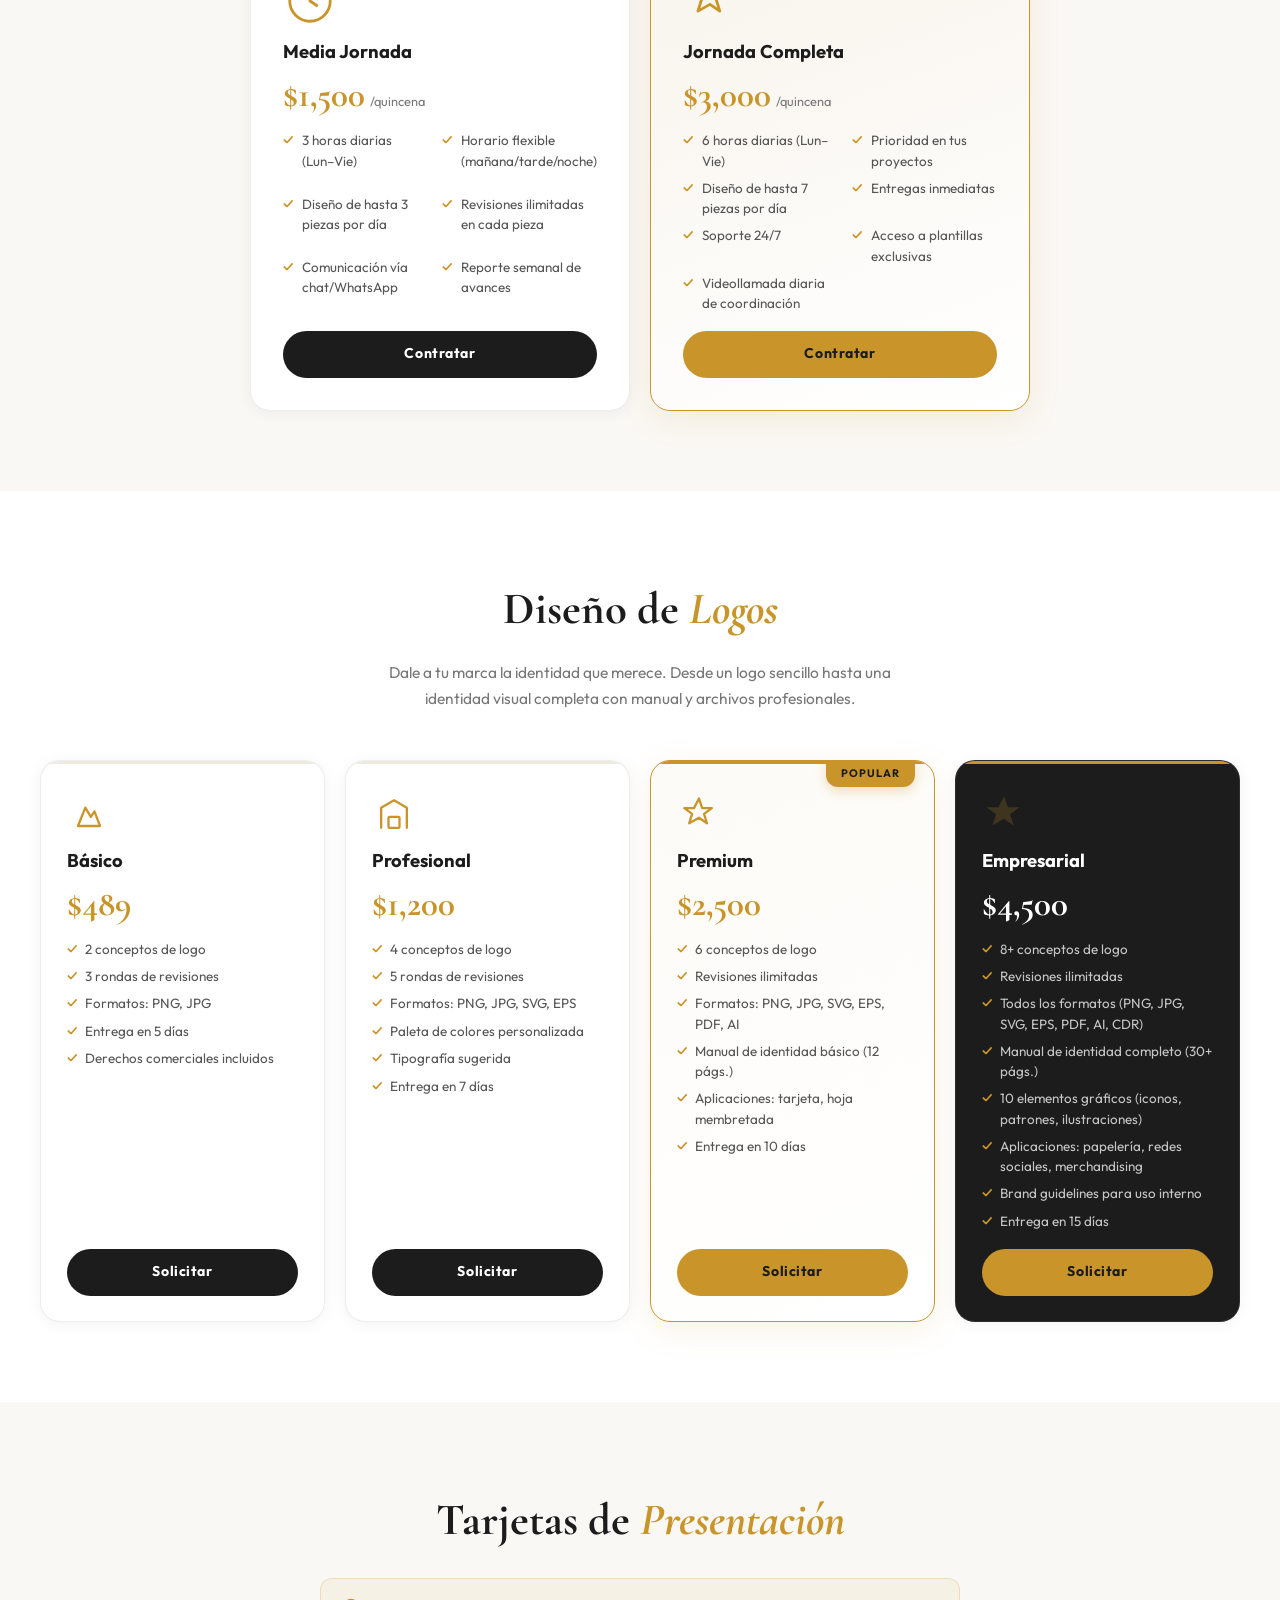
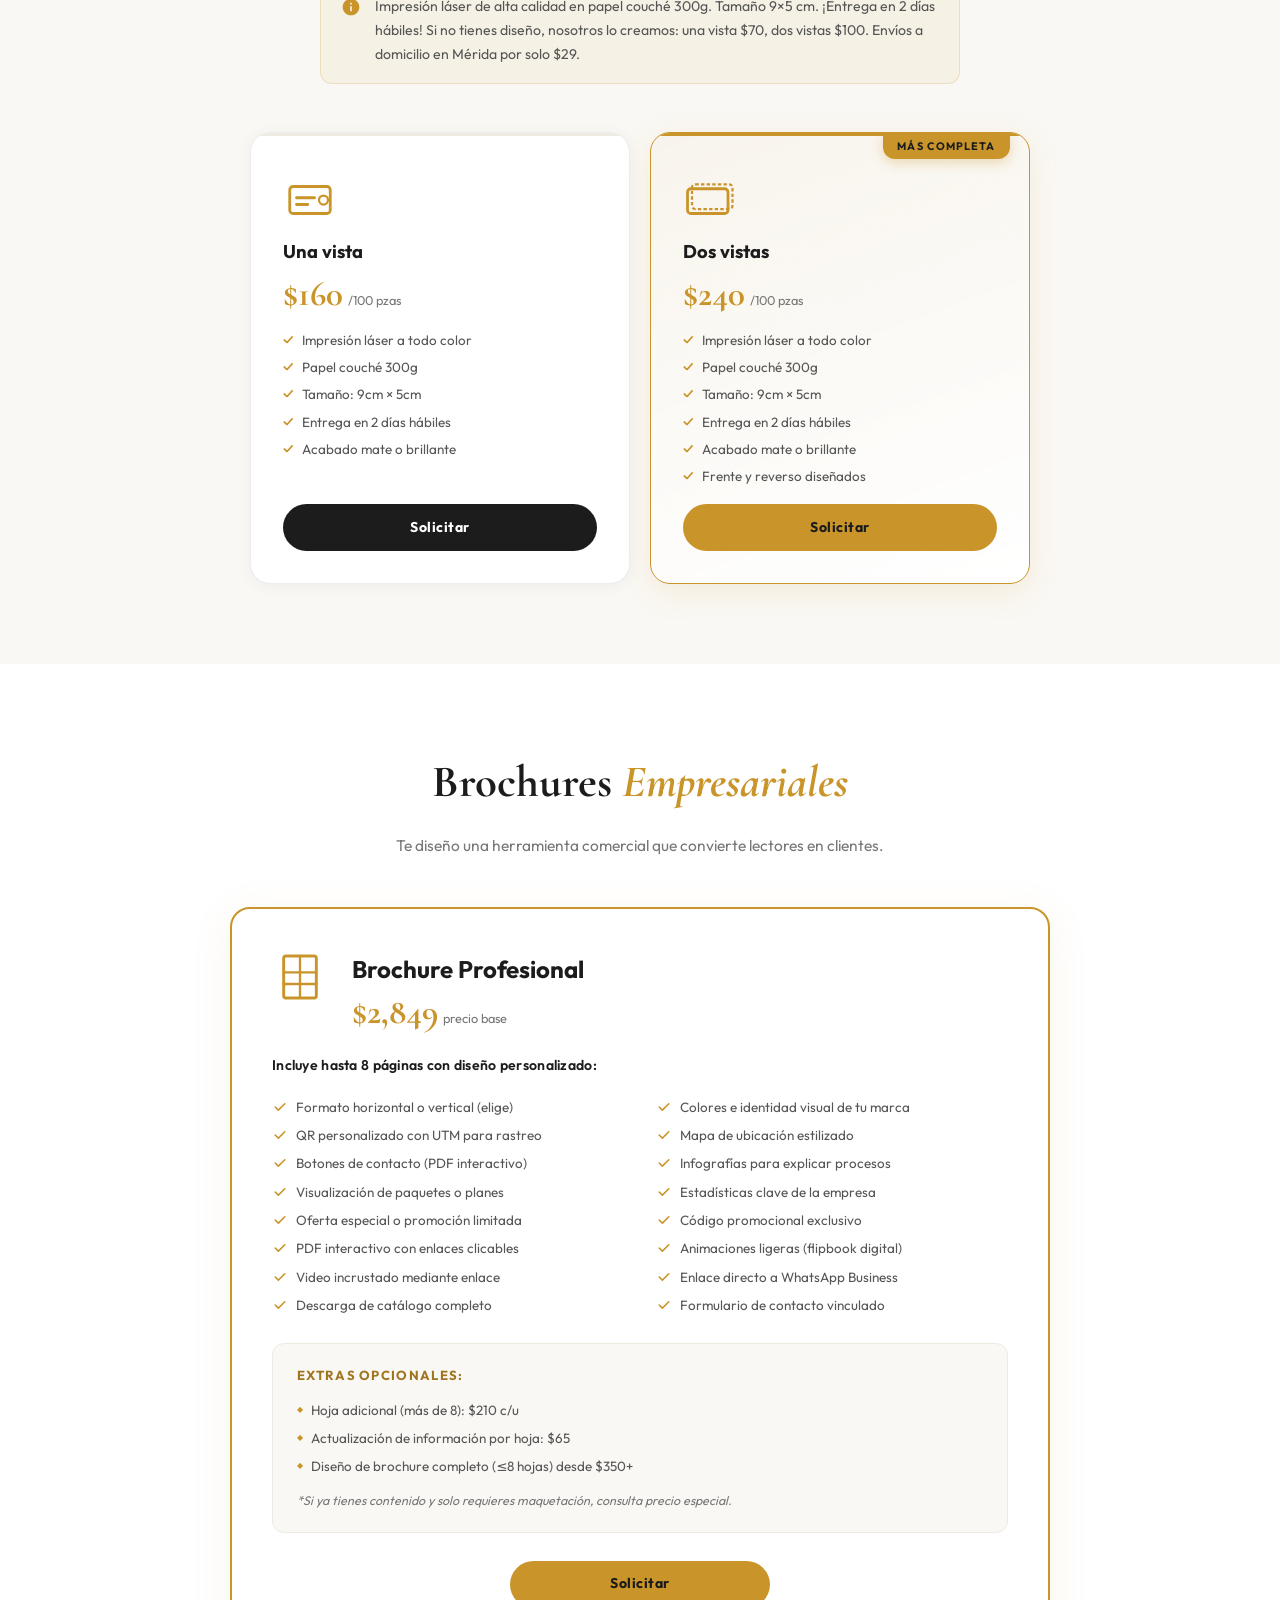
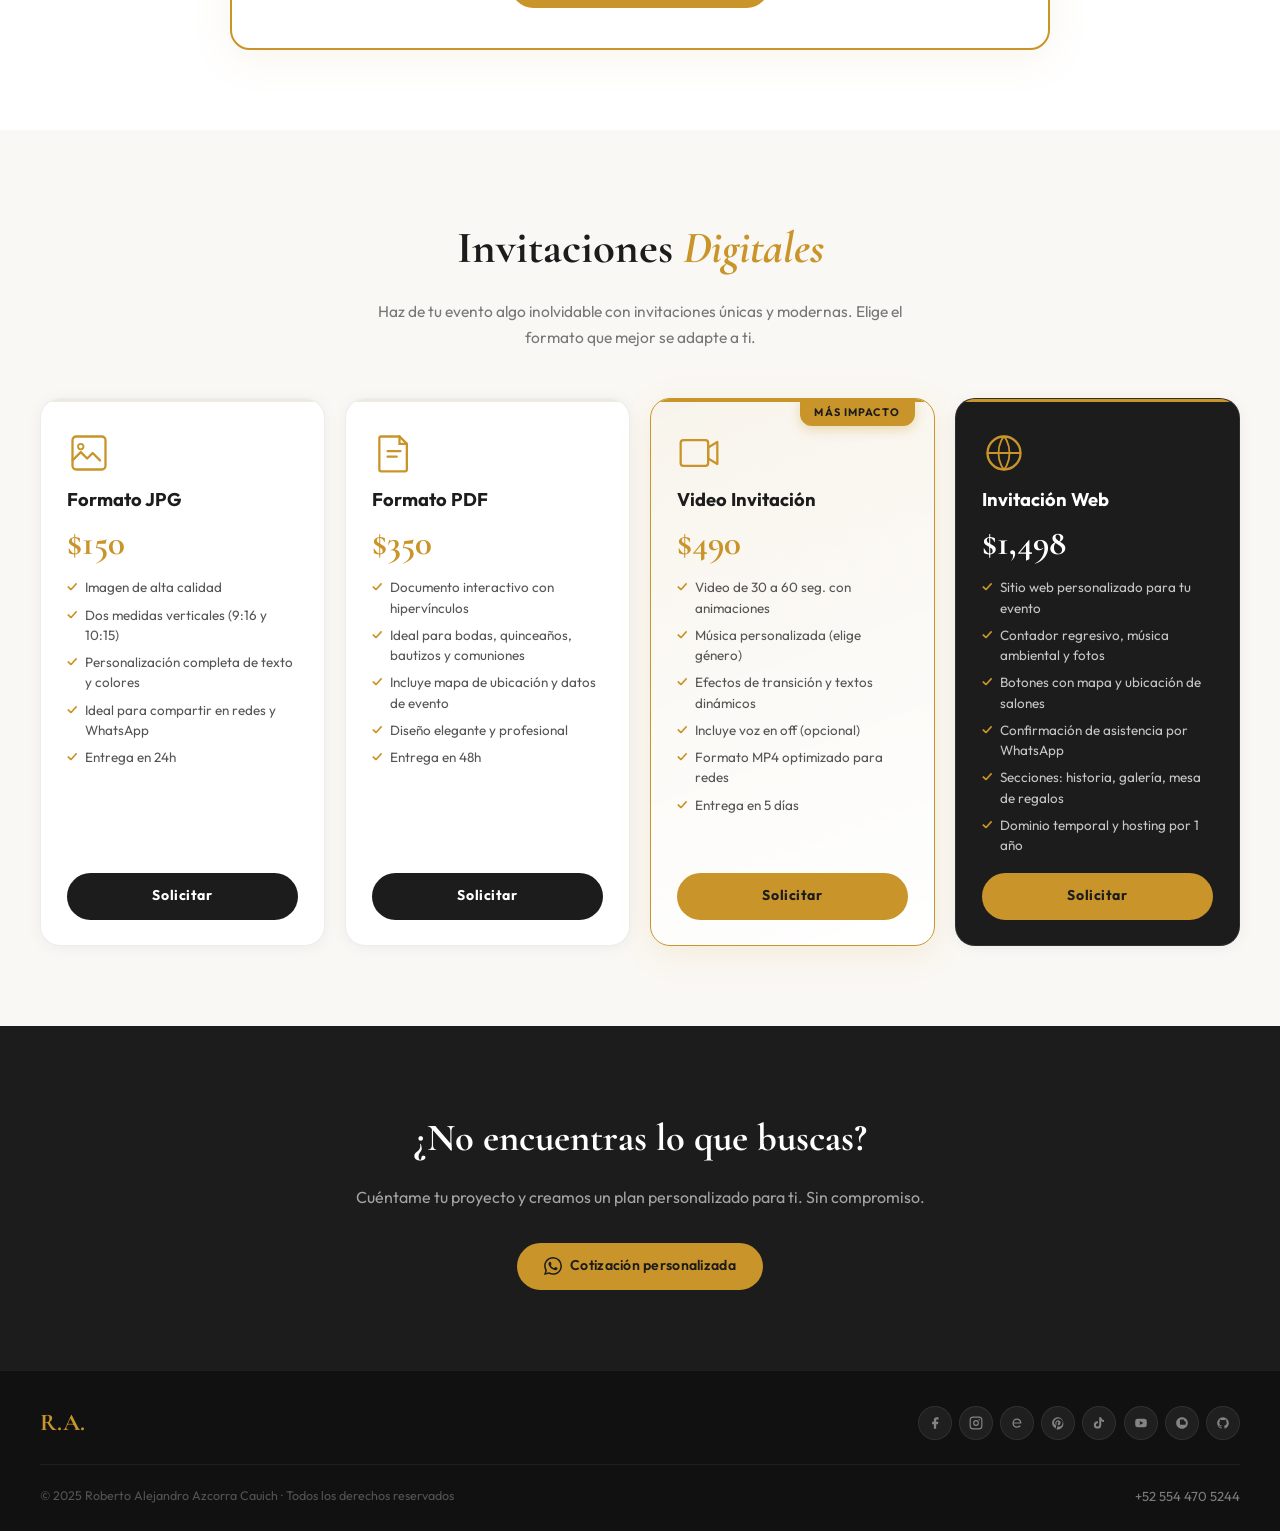
==== commit 742f18bc: "Update servicios.html" ====
--- a/servicios.html
+++ b/servicios.html
@@ -36,7 +36,6 @@
           <svg viewBox="0 0 20 20" fill="currentColor" width="13" height="13"><path d="M13 8V2H7v6H2l8 8 8-8h-5zM0 18h20v2H0v-2z"/></svg>
           Descargar CV
         </a>
-        <!-- Botón Mi Behance con estilo solo contorno mostaza -->
         <a href="#" target="_blank" class="nav-link nav-behance-outline">
           <svg viewBox="0 0 20 20" fill="currentColor" width="13" height="13"><path d="M10 2c-4.42 0-8 3.58-8 8s3.58 8 8 8 8-3.58 8-8-3.58-8-8-8zm1.5 6h3v1h-3V8zm0 2h3v1h-3v-1zm-4.5-2h2v3h-2V8zm0 4h2v1h-2v-1zm-1-4h-2v1h2v-1zm0 3h-2v1h2v-1z"/></svg>
           Mi Behance
@@ -510,9 +509,8 @@
           <a href="https://www.facebook.com/TeenInformaticsCode?locale=es_LA" target="_blank" class="fsoc facebook" aria-label="Facebook"><svg viewBox="0 0 24 24" fill="currentColor"><path d="M18 2h-3a5 5 0 00-5 5v3H7v4h3v8h4v-8h3l1-4h-4V7a1 1 0 011-1h3z"/></svg></a>
           <a href="https://www.instagram.com/teen_informatics/" target="_blank" class="fsoc instagram" aria-label="Instagram"><svg viewBox="0 0 24 24" fill="none" stroke="currentColor" stroke-width="2" stroke-linecap="round" stroke-linejoin="round"><rect x="2" y="2" width="20" height="20" rx="5"/><circle cx="12" cy="12" r="4"/><circle cx="17.5" cy="6.5" r="1.2" fill="currentColor" stroke="none"/></svg></a>
           <a href="https://www.threads.com/@alejandro.urahara" target="_blank" class="fsoc threads" aria-label="Threads"><svg viewBox="0 0 24 24" fill="currentColor"><path d="M19.59 12.03c-.12-5.22-3.43-7.84-7.67-7.84-4.41 0-7.67 2.96-7.67 8.06s3.19 7.75 7.67 7.75c2.94 0 5.25-1.06 6.47-2.93l-1.8-1.04c-.82 1.17-2.38 1.91-4.63 1.91-3.15 0-5.24-1.88-5.35-5.27h12.96c.01-.21.02-.43.02-.64zm-13-1.06c.21-2.97 1.98-4.72 5.29-4.72 2.88 0 4.83 1.47 5.18 4.72H6.59z"/></svg></a>
-          <a href="#" target="_blank" class="fsoc linkedin" aria-label="LinkedIn"><svg viewBox="0 0 24 24" fill="currentColor"><path d="M16 8a6 6 0 016 6v7h-4v-7a2 2 0 00-2-2 2 2 0 00-2 2v7h-4v-7a6 6 0 016-6zM2 9h4v12H2z"/><circle cx="4" cy="4" r="2"/></svg></a>
+          <a href="https://mx.pinterest.com/teeninformatics/" target="_blank" class="fsoc pinterest" aria-label="Pinterest"><svg viewBox="0 0 24 24" fill="currentColor"><path d="M12 2C6.48 2 2 6.48 2 12c0 4.24 2.65 7.86 6.39 9.29-.09-.78-.17-1.98.04-2.83.18-.77 1.22-5.16 1.22-5.16s-.31-.62-.31-1.54c0-1.45.84-2.53 1.88-2.53.89 0 1.32.67 1.32 1.47 0 .9-.57 2.24-.87 3.48-.25 1.04.52 1.88 1.53 1.88 1.84 0 3.08-2.37 3.08-5.18 0-2.14-1.44-3.75-4.05-3.75-2.96 0-4.8 2.21-4.8 4.67 0 .85.24 1.44.62 1.9.17.2.19.29.13.52-.06.22-.18.73-.23.93-.07.28-.29.38-.54.28-1.53-.63-2.24-2.31-2.24-4.21 0-3.13 2.64-6.88 7.89-6.88 4.22 0 7.01 3.06 7.01 6.35 0 4.35-2.42 7.62-5.97 7.62-1.19 0-2.32-.64-2.7-1.37l-.75 2.89c-.27 1.02-.99 2.3-1.47 3.08.66.2 1.35.31 2.07.31 5.52 0 10-4.48 10-10S17.52 2 12 2z"/></svg></a>
           <a href="https://www.tiktok.com/@teen.informatics" target="_blank" class="fsoc tiktok" aria-label="TikTok"><svg viewBox="0 0 24 24" fill="currentColor"><path d="M19.59 6.69a4.83 4.83 0 01-3.77-4.25V2h-3.45v13.67a2.89 2.89 0 01-2.88 2.5 2.89 2.89 0 01-2.89-2.89 2.89 2.89 0 012.89-2.89c.28 0 .54.04.79.1V9.01a6.27 6.27 0 00-.79-.05 6.34 6.34 0 00-6.34 6.34 6.34 6.34 0 006.34 6.34 6.34 6.34 0 006.33-6.34V8.69a8.18 8.18 0 004.78 1.52V6.76a4.84 4.84 0 01-1.01-.07z"/></svg></a>
-          <a href="#" target="_blank" class="fsoc pinterest" aria-label="Pinterest"><svg viewBox="0 0 24 24" fill="currentColor"><path d="M12 2C6.48 2 2 6.48 2 12c0 4.24 2.65 7.86 6.39 9.29-.09-.78-.17-1.98.04-2.83.18-.77 1.22-5.16 1.22-5.16s-.31-.62-.31-1.54c0-1.45.84-2.53 1.88-2.53.89 0 1.32.67 1.32 1.47 0 .9-.57 2.24-.87 3.48-.25 1.04.52 1.88 1.53 1.88 1.84 0 3.08-2.37 3.08-5.18 0-2.14-1.44-3.75-4.05-3.75-2.96 0-4.8 2.21-4.8 4.67 0 .85.24 1.44.62 1.9.17.2.19.29.13.52-.06.22-.18.73-.23.93-.07.28-.29.38-.54.28-1.53-.63-2.24-2.31-2.24-4.21 0-3.13 2.64-6.88 7.89-6.88 4.22 0 7.01 3.06 7.01 6.35 0 4.35-2.42 7.62-5.97 7.62-1.19 0-2.32-.64-2.7-1.37l-.75 2.89c-.27 1.02-.99 2.3-1.47 3.08.66.2 1.35.31 2.07.31 5.52 0 10-4.48 10-10S17.52 2 12 2z"/></svg></a>
           <a href="https://www.youtube.com/@TeenInformatics-j7c" target="_blank" class="fsoc youtube" aria-label="YouTube"><svg viewBox="0 0 24 24" fill="currentColor"><path d="M21.58 7.19a2.76 2.76 0 00-1.94-1.96C17.88 4.75 12 4.75 12 4.75s-5.88 0-7.64.48A2.76 2.76 0 002.42 7.19 28.9 28.9 0 002 12a28.9 28.9 0 00.42 4.81 2.76 2.76 0 001.94 1.96C6.12 19.25 12 19.25 12 19.25s5.88 0 7.64-.48a2.76 2.76 0 001.94-1.95A28.9 28.9 0 0022 12a28.9 28.9 0 00-.42-4.81zM10 15.5v-7l6 3.5-6 3.5z"/></svg></a>
           <a href="https://teeninformatics.blogspot.com/" target="_blank" class="fsoc blogger" aria-label="Blogger"><svg viewBox="0 0 24 24" fill="currentColor"><path d="M18.5 12.5v1a1.5 1.5 0 01-1.5 1.5h-7a1.5 1.5 0 01-1.5-1.5v-6A1.5 1.5 0 0110 6h4.5a1.5 1.5 0 011.5 1.5V9h1a1.5 1.5 0 011.5 1.5v2zM12 2C6.48 2 2 6.48 2 12s4.48 10 10 10 10-4.48 10-10S17.52 2 12 2z"/></svg></a>
           <a href="https://github.com/portafolio-Az" target="_blank" class="fsoc github" aria-label="GitHub"><svg viewBox="0 0 24 24" fill="currentColor"><path d="M12 2A10 10 0 002 12c0 4.42 2.87 8.17 6.84 9.5.5.08.66-.23.66-.5v-1.69c-2.77.6-3.36-1.34-3.36-1.34-.46-1.16-1.11-1.47-1.11-1.47-.91-.62.07-.6.07-.6 1 .07 1.53 1.03 1.53 1.03.87 1.52 2.34 1.07 2.91.83.09-.65.35-1.09.63-1.34-2.22-.25-4.55-1.11-4.55-4.92 0-1.11.38-2 1.03-2.71-.1-.25-.45-1.29.1-2.64 0 0 .84-.27 2.75 1.02.79-.22 1.65-.33 2.5-.33.85 0 1.71.11 2.5.33 1.91-1.29 2.75-1.02 2.75-1.02.55 1.35.2 2.39.1 2.64.65.71 1.03 1.6 1.03 2.71 0 3.82-2.34 4.66-4.57 4.91.36.31.69.92.69 1.85V21c0 .27.16.59.67.5C19.14 20.16 22 16.42 22 12A10 10 0 0012 2z"/></svg></a>
--- a/styles.css
+++ b/styles.css
@@ -194,7 +194,8 @@
 /* Socials en menú móvil */
 .nav-socials-mobile {
   display: none;
-  align-items: center; gap: 0.65rem;
+  align-items: center; justify-content: center;
+  gap: 0.65rem;
   padding: 1rem 0 0.25rem;
   border-top: 1px solid rgba(255,255,255,0.1);
   margin-top: 0.75rem;
@@ -241,7 +242,7 @@
   display: flex; flex-direction: column;
   align-items: center; justify-content: center;
   position: relative; overflow: hidden;
-  padding: calc(var(--nav-h) + 2rem) 2rem 5rem;
+  padding: calc(var(--nav-h) + 2rem) 2rem 4rem;
 }
 .hero-blob { position: absolute; border-radius: 50%; pointer-events: none; }
 .hero-blob-1 {
@@ -339,7 +340,7 @@
 }
 
 .hero-scroll-btn {
-  position: absolute; bottom: 2.5rem; left: 50%;
+  position: absolute; bottom: 2rem; left: 50%;
   transform: translateX(-50%);
   width: 44px; height: 44px; border-radius: 50%;
   border: 2px solid rgba(201,149,42,0.4);
@@ -674,9 +675,8 @@
 .csc.facebook:hover  { background: rgba(24,119,242,0.1);  border-color: rgba(24,119,242,0.25);  color: #1877f2; }
 .csc.instagram:hover { background: rgba(225,48,108,0.08); border-color: rgba(225,48,108,0.25);  color: #e1306c; }
 .csc.threads:hover   { background: rgba(0,0,0,0.06);       border-color: rgba(0,0,0,0.2);        color: #000;    }
-.csc.linkedin:hover  { background: rgba(0,119,181,0.09);  border-color: rgba(0,119,181,0.25);   color: #0077b5; }
+.csc.pinterest:hover { background: rgba(230,0,35,0.08);   border-color: rgba(230,0,35,0.22);    color: #e60023; }
 .csc.tiktok:hover    { background: rgba(0,0,0,0.06);       border-color: rgba(0,0,0,0.18);       color: #010101; }
-.csc.pinterest:hover { background: rgba(230,0,35,0.08);   border-color: rgba(230,0,35,0.22);    color: #e60023; }
 .csc.youtube:hover   { background: rgba(255,0,0,0.08);    border-color: rgba(255,0,0,0.22);     color: #ff0000; }
 .csc.blogger:hover   { background: rgba(255,93,40,0.08);  border-color: rgba(255,93,40,0.22);   color: #ff5d28; }
 .csc.github:hover    { background: rgba(0,0,0,0.06);       border-color: rgba(0,0,0,0.2);        color: #24292f; }
@@ -946,6 +946,10 @@
   }
   .hero-stats-row { display: flex; gap: 0.75rem; justify-content: center; flex-wrap: wrap; }
 
+  .hero-scroll-btn {
+    bottom: 1.5rem;
+  }
+
   .about-photos-row { gap: 0.75rem; }
   .aph-card-1 { width: 160px; height: 210px; }
   .aph-card-2 { width: 180px; height: 235px; }
@@ -977,6 +981,10 @@
 
   .hero-ring-outer { width: 80vw; height: 80vw; }
 
+  .hero-scroll-btn {
+    bottom: 1rem;
+  }
+
   .about-photos-row { gap: 0.5rem; }
   .aph-card-1, .aph-card-3 { width: 115px; height: 155px; }
   .aph-card-2 { width: 135px; height: 180px; }
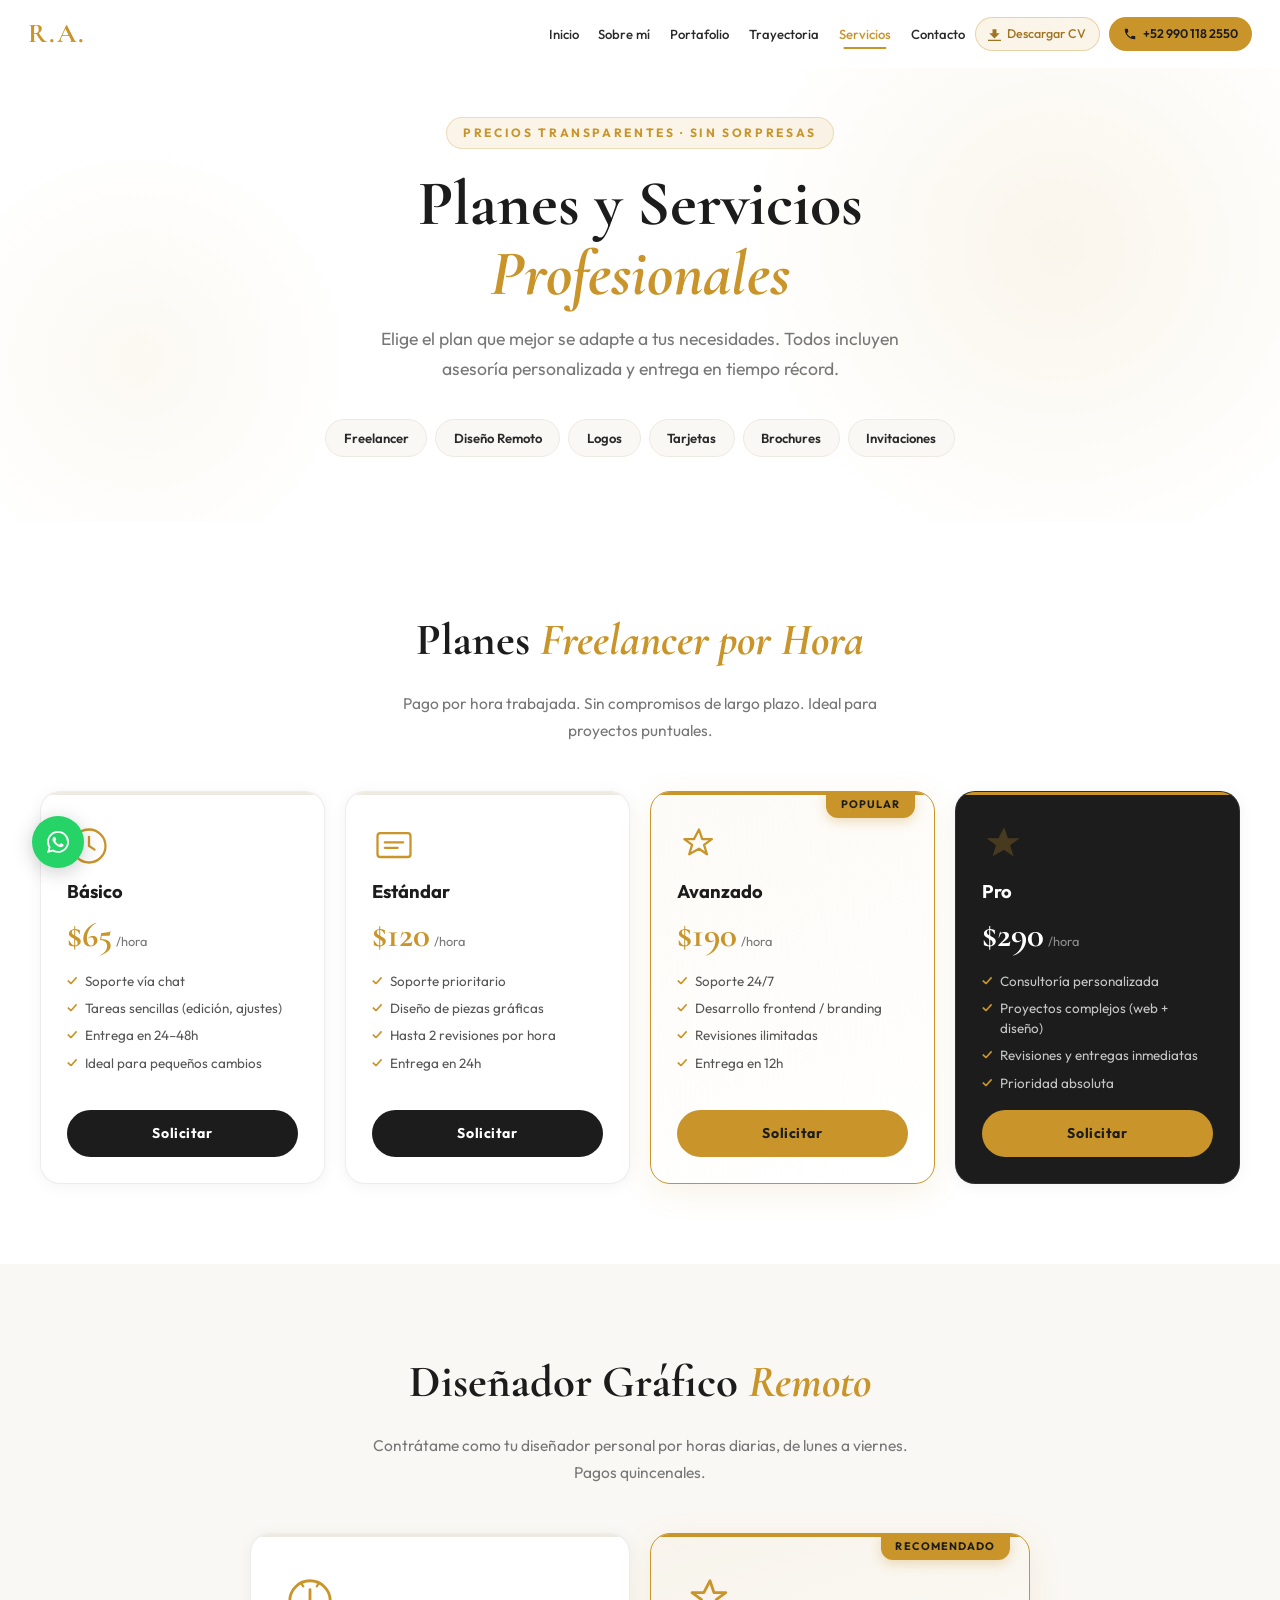
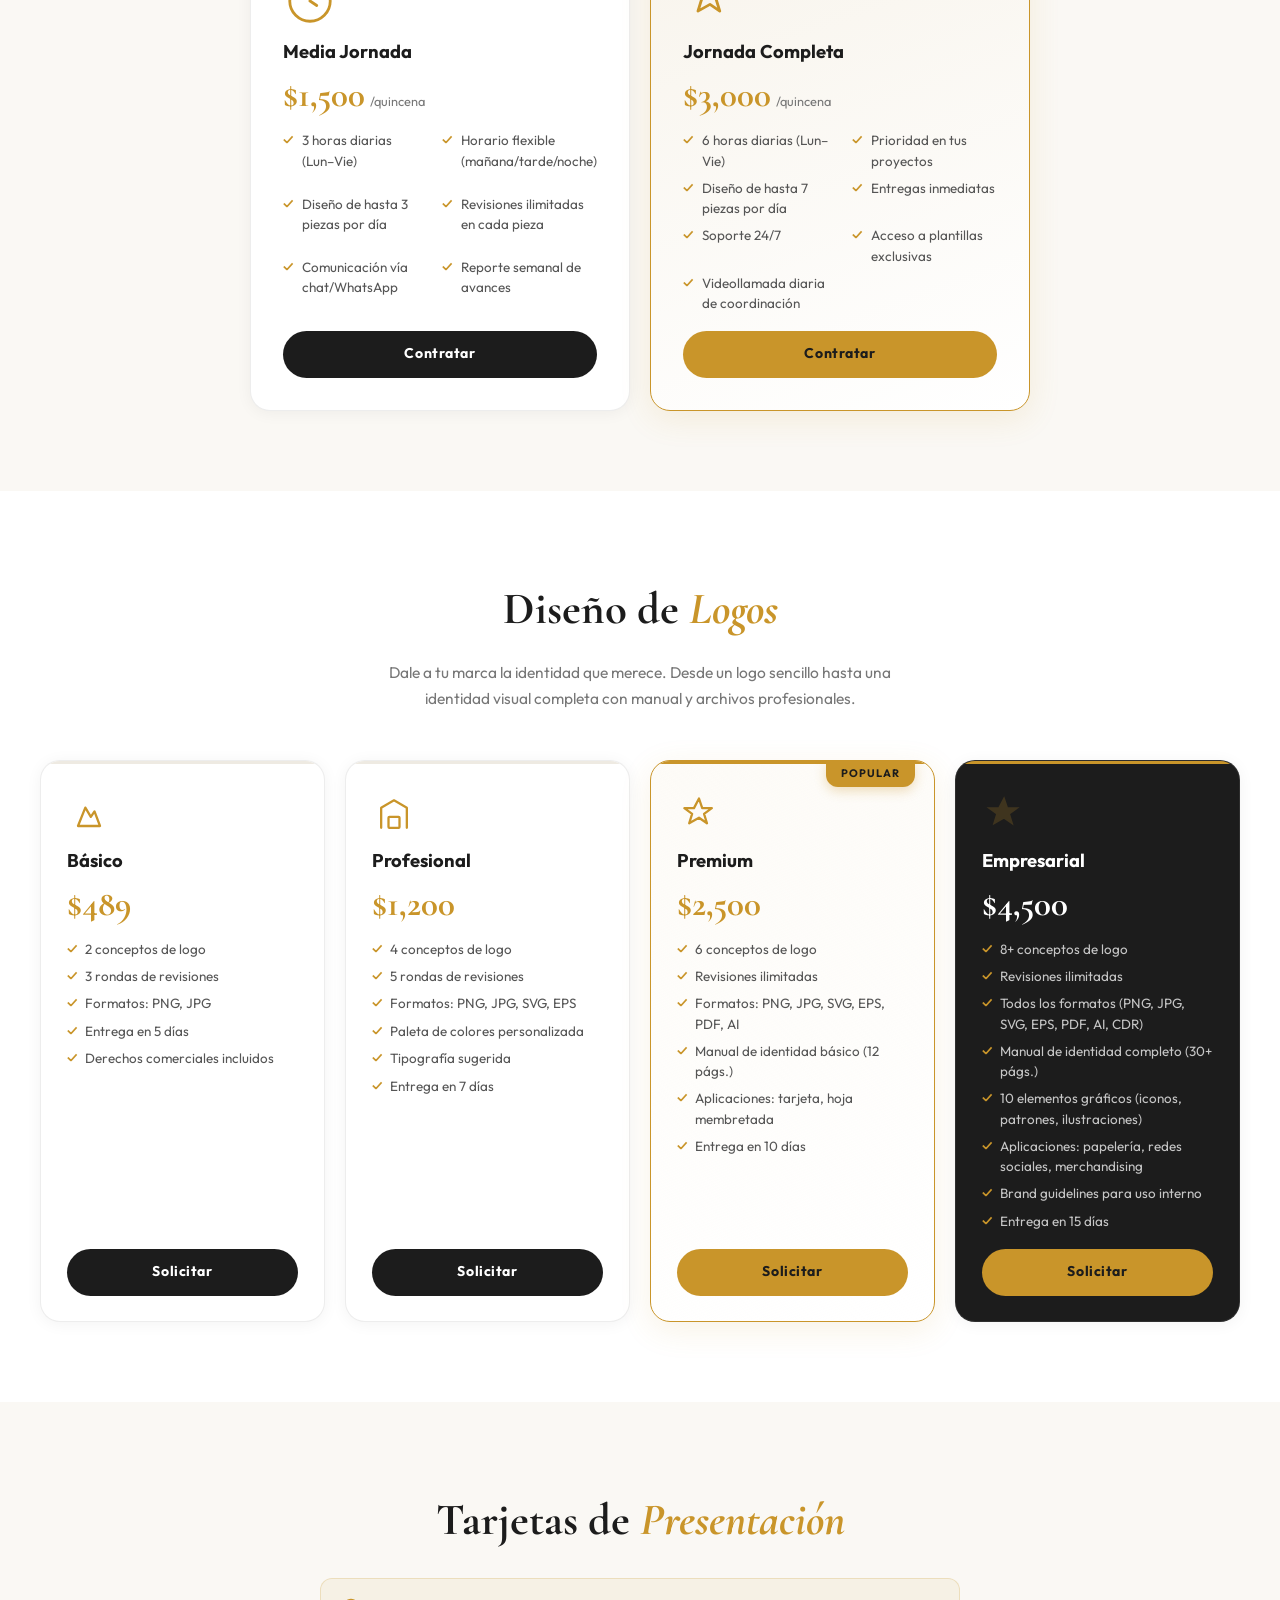
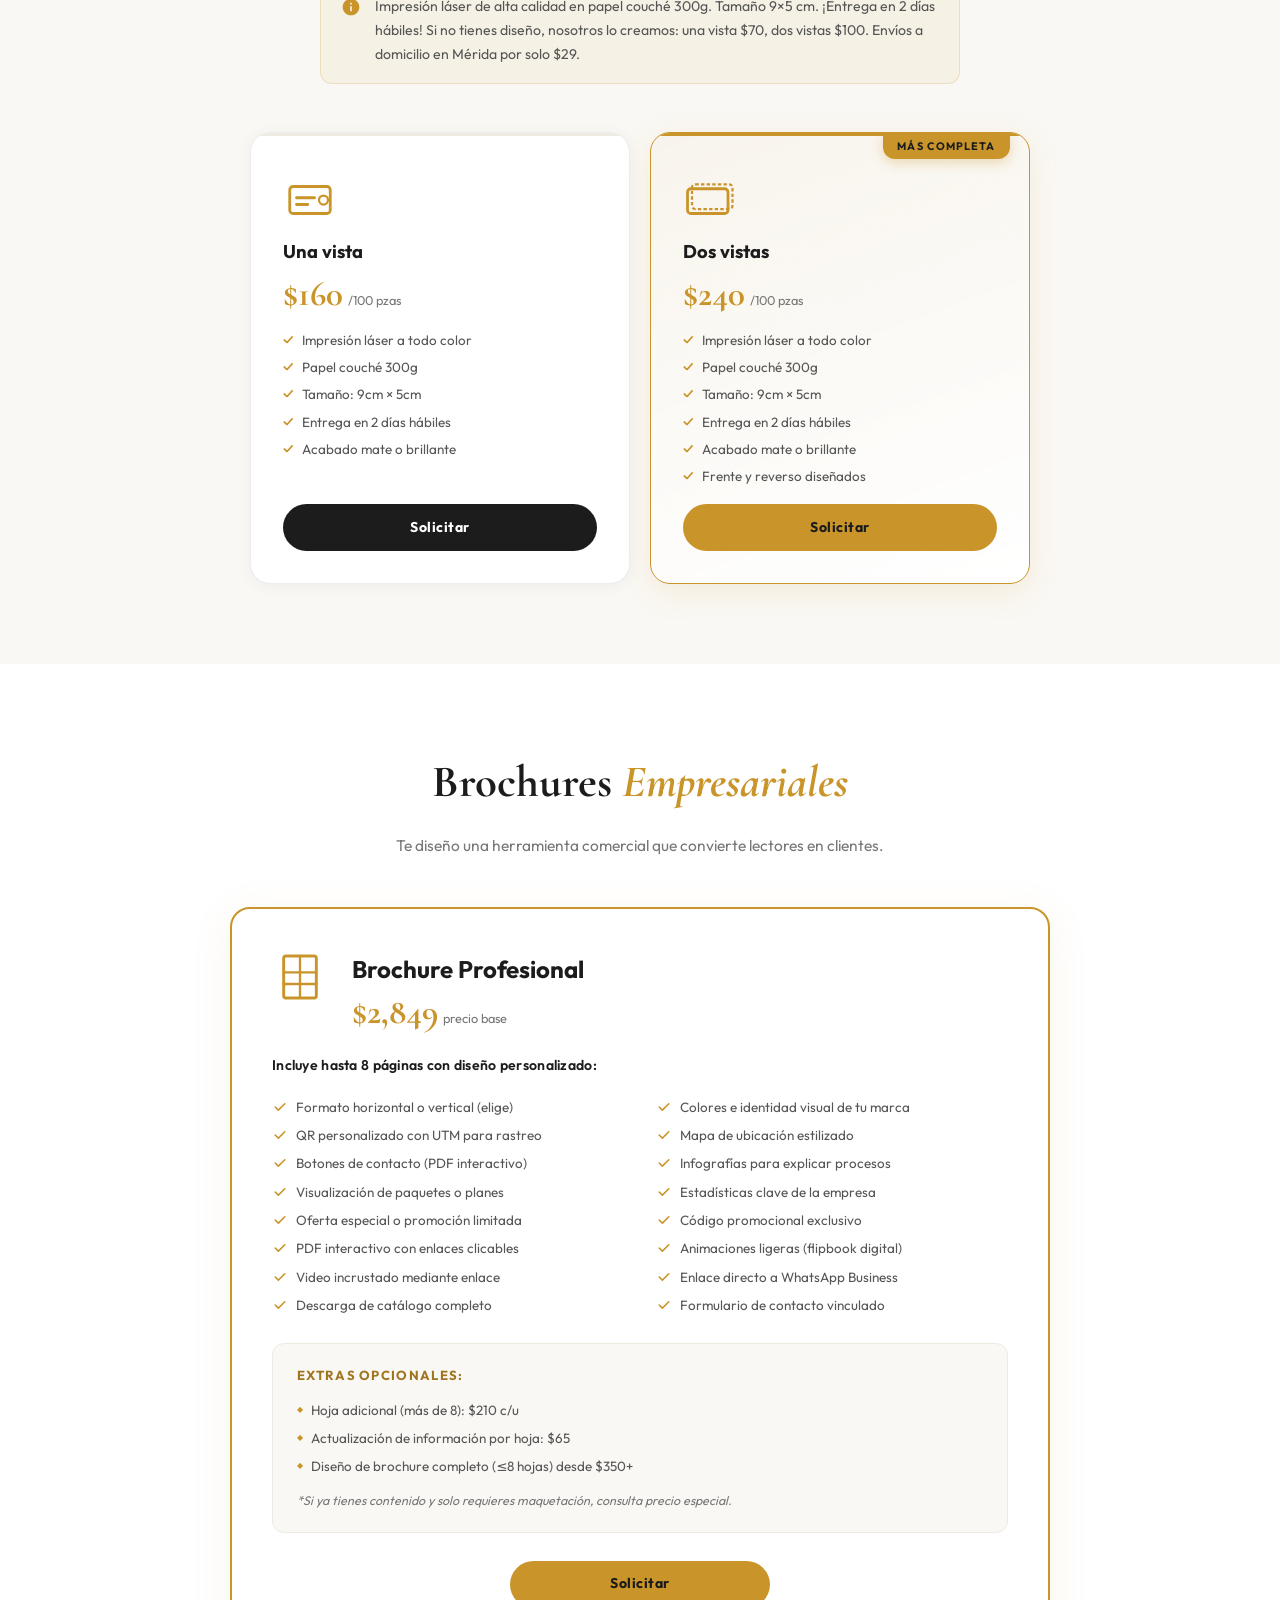
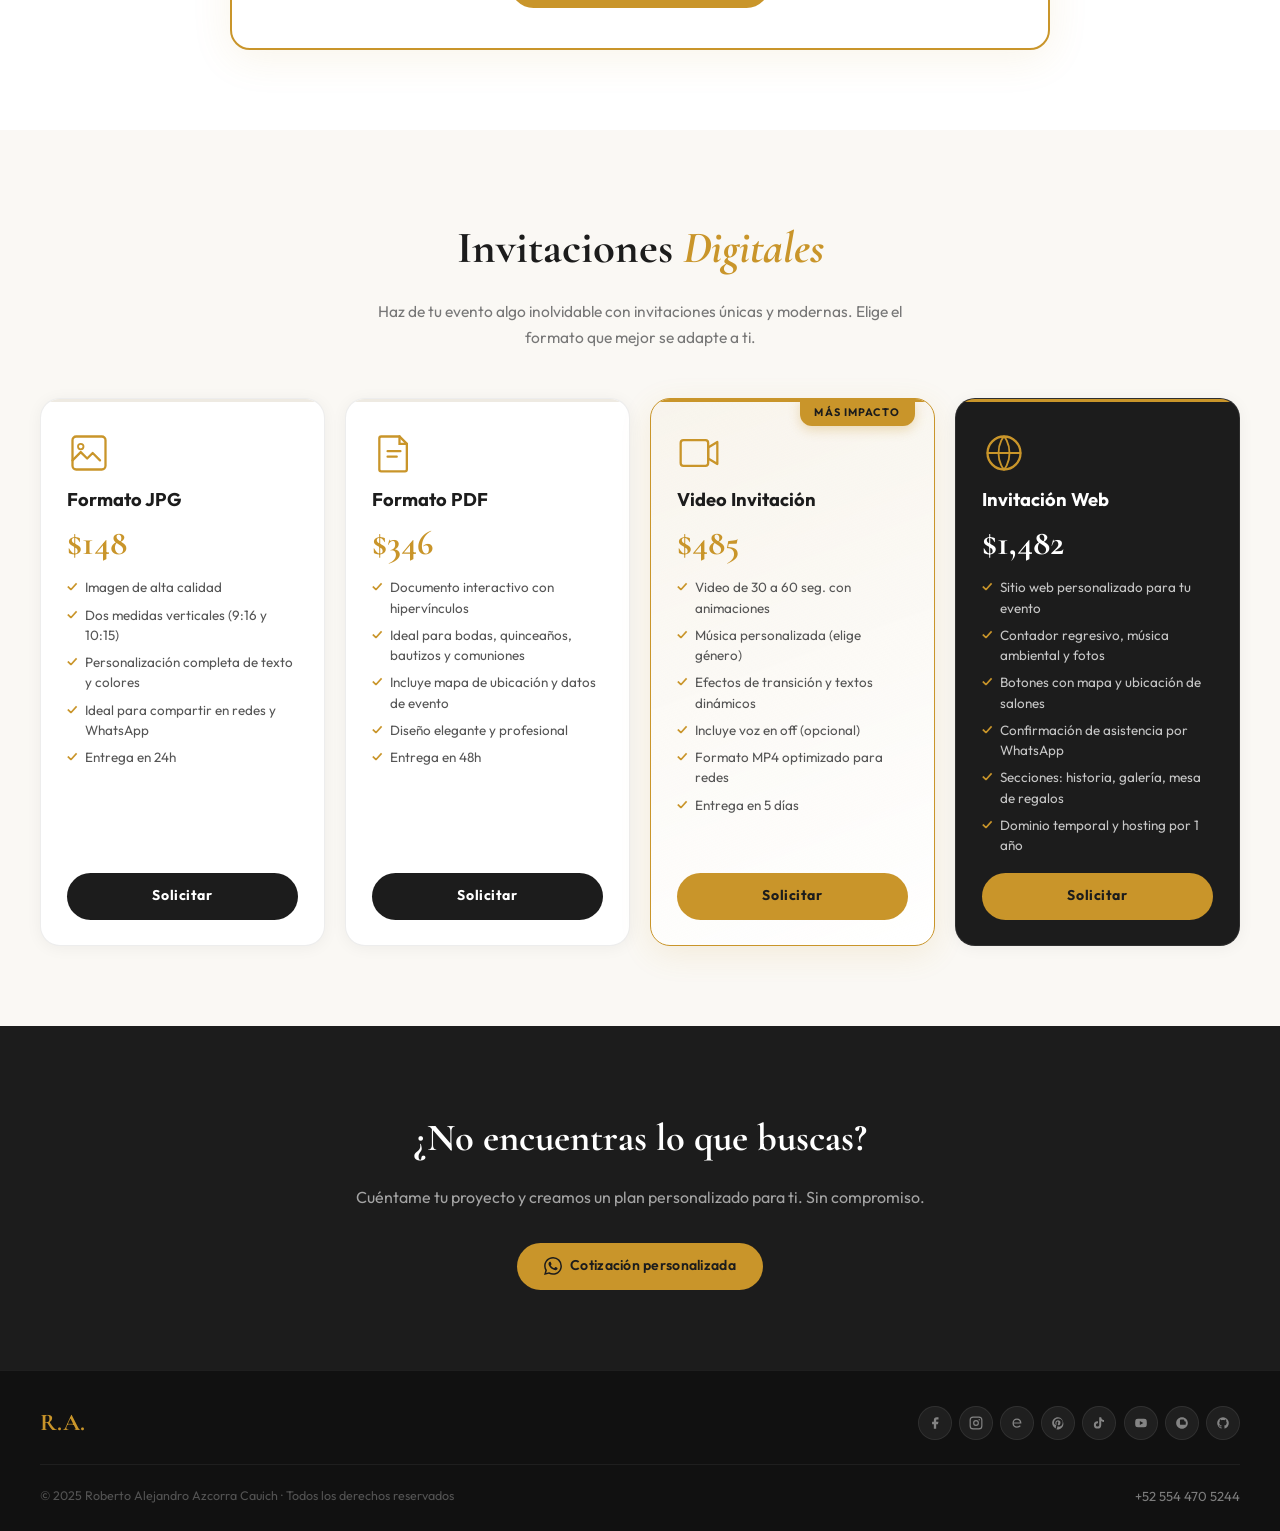
==== commit ef8630f8: "cambios" ====
--- a/servicios.html
+++ b/servicios.html
@@ -9,6 +9,11 @@
   <link href="https://fonts.googleapis.com/css2?family=Cormorant+Garamond:ital,wght@0,400;0,600;0,700;1,400&family=Outfit:wght@300;400;500;600;700&display=swap" rel="stylesheet" />
   <link rel="stylesheet" href="styles.css" />
   <link rel="stylesheet" href="servicios.css" />
+  <link rel="icon" type="image/png" href="Assets/favicon.png">
+  <!-- Para iPhone/iPad -->
+<link rel="apple-touch-icon" sizes="180x180" href="Assets/favicon.png">
+<!-- Para navegadores antiguos (fallback) -->
+<link rel="shortcut icon" href="Assets/favicon.png" type="image/x-icon">
 </head>
 <body>
 
@@ -32,14 +37,11 @@
         <a href="index.html#trayectoria"  class="nav-link">Trayectoria</a>
         <a href="servicios.html"          class="nav-link active">Servicios</a>
         <a href="index.html#contacto"     class="nav-link">Contacto</a>
-        <a href="cv.pdf" download class="nav-link nav-cv">
+        <a href="Assets/CV_Alejandro.pdf" download class="nav-link nav-cv">
           <svg viewBox="0 0 20 20" fill="currentColor" width="13" height="13"><path d="M13 8V2H7v6H2l8 8 8-8h-5zM0 18h20v2H0v-2z"/></svg>
           Descargar CV
         </a>
-        <a href="#" target="_blank" class="nav-link nav-behance-outline">
-          <svg viewBox="0 0 20 20" fill="currentColor" width="13" height="13"><path d="M10 2c-4.42 0-8 3.58-8 8s3.58 8 8 8 8-3.58 8-8-3.58-8-8-8zm1.5 6h3v1h-3V8zm0 2h3v1h-3v-1zm-4.5-2h2v3h-2V8zm0 4h2v1h-2v-1zm-1-4h-2v1h2v-1zm0 3h-2v1h2v-1z"/></svg>
-          Mi Behance
-        </a>
+    
         <div class="nav-socials-mobile">
           <a href="https://www.facebook.com/TeenInformaticsCode?locale=es_LA" target="_blank" aria-label="Facebook" class="nsm-icon"><svg viewBox="0 0 24 24" fill="currentColor"><path d="M18 2h-3a5 5 0 00-5 5v3H7v4h3v8h4v-8h3l1-4h-4V7a1 1 0 011-1h3z"/></svg></a>
           <a href="https://www.instagram.com/teen_informatics/" target="_blank" aria-label="Instagram" class="nsm-icon"><svg viewBox="0 0 24 24" fill="none" stroke="currentColor" stroke-width="2" stroke-linecap="round" stroke-linejoin="round"><rect x="2" y="2" width="20" height="20" rx="5"/><circle cx="12" cy="12" r="4"/><circle cx="17.5" cy="6.5" r="1.2" fill="currentColor" stroke="none"/></svg></a>
@@ -48,9 +50,9 @@
           <a href="https://www.youtube.com/@TeenInformatics-j7c" target="_blank" aria-label="YouTube" class="nsm-icon"><svg viewBox="0 0 24 24" fill="currentColor"><path d="M21.58 7.19a2.76 2.76 0 00-1.94-1.96C17.88 4.75 12 4.75 12 4.75s-5.88 0-7.64.48A2.76 2.76 0 002.42 7.19 28.9 28.9 0 002 12a28.9 28.9 0 00.42 4.81 2.76 2.76 0 001.94 1.96C6.12 19.25 12 19.25 12 19.25s5.88 0 7.64-.48a2.76 2.76 0 001.94-1.95A28.9 28.9 0 0022 12a28.9 28.9 0 00-.42-4.81zM10 15.5v-7l6 3.5-6 3.5z"/></svg></a>
         </div>
       </nav>
-      <a href="tel:+525544705244" class="nav-phone">
+      <a href="tel:+529901182550" class="nav-phone">
         <svg viewBox="0 0 24 24" fill="currentColor" width="14" height="14"><path d="M6.6 10.8c1.4 2.8 3.8 5.1 6.6 6.6l2.2-2.2c.3-.3.7-.4 1-.2 1.1.4 2.3.6 3.6.6.6 0 1 .4 1 1V20c0 .6-.4 1-1 1-9.4 0-17-7.6-17-17 0-.6.4-1 1-1h3.5c.6 0 1 .4 1 1 0 1.3.2 2.5.6 3.6.1.3 0 .7-.2 1L6.6 10.8z"/></svg>
-        +52 554 470 5244
+        +52 990 118 2550
       </a>
       <button class="hamburger" id="hamburger" aria-label="Menú">
         <span></span><span></span><span></span>
@@ -78,9 +80,7 @@
         <a href="#invitaciones" class="pill">Invitaciones</a>
       </div>
     </div>
-    <a href="#freelancer" class="hero-scroll-btn" aria-label="Bajar">
-      <svg viewBox="0 0 24 24" fill="none" stroke="currentColor" stroke-width="2.2"><path d="M12 5v14M5 12l7 7 7-7"/></svg>
-    </a>
+    
   </section>
 
   <!-- ═══════════════ 1. FREELANCER POR HORA ═══════════════ -->
@@ -105,7 +105,7 @@
             <li>Entrega en 24–48h</li>
             <li>Ideal para pequeños cambios</li>
           </ul>
-          <a href="https://wa.me/525544705244?text=Hola%20Roberto%2C%20me%20interesa%20el%20*Plan%20Freelancer%20B%C3%A1sico*%20(%2465%2Fhora).%20%C2%BFPodr%C3%ADas%20darme%20m%C3%A1s%20informaci%C3%B3n%3F" target="_blank" rel="noopener" class="plan-btn">Solicitar</a>
+          <a href="https://wa.me/529901182550?text=Hola%20Roberto%2C%20me%20interesa%20el%20*Plan%20Freelancer%20B%C3%A1sico*%20(%2465%2Fhora).%20%C2%BFPodr%C3%ADas%20darme%20m%C3%A1s%20informaci%C3%B3n%3F" target="_blank" rel="noopener" class="plan-btn">Solicitar</a>
         </div>
 
         <!-- Estándar -->
@@ -121,7 +121,7 @@
             <li>Hasta 2 revisiones por hora</li>
             <li>Entrega en 24h</li>
           </ul>
-          <a href="https://wa.me/525544705244?text=Hola%20Roberto%2C%20me%20interesa%20el%20*Plan%20Freelancer%20Est%C3%A1ndar*%20(%24120%2Fhora).%20%C2%BFPodr%C3%ADas%20darme%20m%C3%A1s%20informaci%C3%B3n%3F" target="_blank" rel="noopener" class="plan-btn">Solicitar</a>
+          <a href="https://wa.me/529901182550?text=Hola%20Roberto%2C%20me%20interesa%20el%20*Plan%20Freelancer%20Est%C3%A1ndar*%20(%24120%2Fhora).%20%C2%BFPodr%C3%ADas%20darme%20m%C3%A1s%20informaci%C3%B3n%3F" target="_blank" rel="noopener" class="plan-btn">Solicitar</a>
         </div>
 
         <!-- Avanzado -->
@@ -138,7 +138,7 @@
             <li>Revisiones ilimitadas</li>
             <li>Entrega en 12h</li>
           </ul>
-          <a href="https://wa.me/525544705244?text=Hola%20Roberto%2C%20me%20interesa%20el%20*Plan%20Freelancer%20Avanzado*%20(%24190%2Fhora).%20%C2%BFPodr%C3%ADas%20darme%20m%C3%A1s%20informaci%C3%B3n%3F" target="_blank" rel="noopener" class="plan-btn plan-btn-primary">Solicitar</a>
+          <a href="https://wa.me/529901182550?text=Hola%20Roberto%2C%20me%20interesa%20el%20*Plan%20Freelancer%20Avanzado*%20(%24190%2Fhora).%20%C2%BFPodr%C3%ADas%20darme%20m%C3%A1s%20informaci%C3%B3n%3F" target="_blank" rel="noopener" class="plan-btn plan-btn-primary">Solicitar</a>
         </div>
 
         <!-- Pro -->
@@ -154,7 +154,7 @@
             <li>Revisiones y entregas inmediatas</li>
             <li>Prioridad absoluta</li>
           </ul>
-          <a href="https://wa.me/525544705244?text=Hola%20Roberto%2C%20me%20interesa%20el%20*Plan%20Freelancer%20Pro*%20(%24290%2Fhora).%20%C2%BFPodr%C3%ADas%20darme%20m%C3%A1s%20informaci%C3%B3n%3F" target="_blank" rel="noopener" class="plan-btn plan-btn-mustard">Solicitar</a>
+          <a href="https://wa.me/529901182550?text=Hola%20Roberto%2C%20me%20interesa%20el%20*Plan%20Freelancer%20Pro*%20(%24290%2Fhora).%20%C2%BFPodr%C3%ADas%20darme%20m%C3%A1s%20informaci%C3%B3n%3F" target="_blank" rel="noopener" class="plan-btn plan-btn-mustard">Solicitar</a>
         </div>
 
       </div>
@@ -185,7 +185,7 @@
             <li>Comunicación vía chat/WhatsApp</li>
             <li>Reporte semanal de avances</li>
           </ul>
-          <a href="https://wa.me/525544705244?text=Hola%20Roberto%2C%20me%20interesa%20el%20*Plan%20Media%20Jornada%20Remoto*%20(%241%2C500%2Fquincena).%20%C2%BFPodr%C3%ADas%20darme%20m%C3%A1s%20informaci%C3%B3n%3F" target="_blank" rel="noopener" class="plan-btn">Contratar</a>
+          <a href="https://wa.me/529901182550?text=Hola%20Roberto%2C%20me%20interesa%20el%20*Plan%20Media%20Jornada%20Remoto*%20(%241%2C500%2Fquincena).%20%C2%BFPodr%C3%ADas%20darme%20m%C3%A1s%20informaci%C3%B3n%3F" target="_blank" rel="noopener" class="plan-btn">Contratar</a>
         </div>
 
         <!-- Jornada Completa -->
@@ -205,7 +205,7 @@
             <li>Acceso a plantillas exclusivas</li>
             <li>Videollamada diaria de coordinación</li>
           </ul>
-          <a href="https://wa.me/525544705244?text=Hola%20Roberto%2C%20me%20interesa%20el%20*Plan%20Jornada%20Completa%20Remoto*%20(%243%2C000%2Fquincena).%20%C2%BFPodr%C3%ADas%20darme%20m%C3%A1s%20informaci%C3%B3n%3F" target="_blank" rel="noopener" class="plan-btn plan-btn-primary">Contratar</a>
+          <a href="https://wa.me/529901182550?text=Hola%20Roberto%2C%20me%20interesa%20el%20*Plan%20Jornada%20Completa%20Remoto*%20(%243%2C000%2Fquincena).%20%C2%BFPodr%C3%ADas%20darme%20m%C3%A1s%20informaci%C3%B3n%3F" target="_blank" rel="noopener" class="plan-btn plan-btn-primary">Contratar</a>
         </div>
 
       </div>
@@ -235,7 +235,7 @@
             <li>Entrega en 5 días</li>
             <li>Derechos comerciales incluidos</li>
           </ul>
-          <a href="https://wa.me/525544705244?text=Hola%20Roberto%2C%20me%20interesa%20el%20*Dise%C3%B1o%20de%20Logo%20B%C3%A1sico*%20(%24489).%20%C2%BFPodr%C3%ADas%20darme%20m%C3%A1s%20informaci%C3%B3n%3F" target="_blank" rel="noopener" class="plan-btn">Solicitar</a>
+          <a href="https://wa.me/529901182550?text=Hola%20Roberto%2C%20me%20interesa%20el%20*Dise%C3%B1o%20de%20Logo%20B%C3%A1sico*%20(%24489).%20%C2%BFPodr%C3%ADas%20darme%20m%C3%A1s%20informaci%C3%B3n%3F" target="_blank" rel="noopener" class="plan-btn">Solicitar</a>
         </div>
 
         <!-- Profesional -->
@@ -253,7 +253,7 @@
             <li>Tipografía sugerida</li>
             <li>Entrega en 7 días</li>
           </ul>
-          <a href="https://wa.me/525544705244?text=Hola%20Roberto%2C%20me%20interesa%20el%20*Dise%C3%B1o%20de%20Logo%20Profesional*%20(%241%2C200).%20%C2%BFPodr%C3%ADas%20darme%20m%C3%A1s%20informaci%C3%B3n%3F" target="_blank" rel="noopener" class="plan-btn">Solicitar</a>
+          <a href="https://wa.me/529901182550?text=Hola%20Roberto%2C%20me%20interesa%20el%20*Dise%C3%B1o%20de%20Logo%20Profesional*%20(%241%2C200).%20%C2%BFPodr%C3%ADas%20darme%20m%C3%A1s%20informaci%C3%B3n%3F" target="_blank" rel="noopener" class="plan-btn">Solicitar</a>
         </div>
 
         <!-- Premium -->
@@ -272,7 +272,7 @@
             <li>Aplicaciones: tarjeta, hoja membretada</li>
             <li>Entrega en 10 días</li>
           </ul>
-          <a href="https://wa.me/525544705244?text=Hola%20Roberto%2C%20me%20interesa%20el%20*Dise%C3%B1o%20de%20Logo%20Premium*%20(%242%2C500).%20%C2%BFPodr%C3%ADas%20darme%20m%C3%A1s%20informaci%C3%B3n%3F" target="_blank" rel="noopener" class="plan-btn plan-btn-primary">Solicitar</a>
+          <a href="https://wa.me/529901182550?text=Hola%20Roberto%2C%20me%20interesa%20el%20*Dise%C3%B1o%20de%20Logo%20Premium*%20(%242%2C500).%20%C2%BFPodr%C3%ADas%20darme%20m%C3%A1s%20informaci%C3%B3n%3F" target="_blank" rel="noopener" class="plan-btn plan-btn-primary">Solicitar</a>
         </div>
 
         <!-- Empresarial -->
@@ -292,7 +292,7 @@
             <li>Brand guidelines para uso interno</li>
             <li>Entrega en 15 días</li>
           </ul>
-          <a href="https://wa.me/525544705244?text=Hola%20Roberto%2C%20me%20interesa%20el%20*Dise%C3%B1o%20de%20Logo%20Empresarial*%20(%244%2C500).%20%C2%BFPodr%C3%ADas%20darme%20m%C3%A1s%20informaci%C3%B3n%3F" target="_blank" rel="noopener" class="plan-btn plan-btn-mustard">Solicitar</a>
+          <a href="https://wa.me/529901182550?text=Hola%20Roberto%2C%20me%20interesa%20el%20*Dise%C3%B1o%20de%20Logo%20Empresarial*%20(%244%2C500).%20%C2%BFPodr%C3%ADas%20darme%20m%C3%A1s%20informaci%C3%B3n%3F" target="_blank" rel="noopener" class="plan-btn plan-btn-mustard">Solicitar</a>
         </div>
 
       </div>
@@ -325,7 +325,7 @@
             <li>Entrega en 2 días hábiles</li>
             <li>Acabado mate o brillante</li>
           </ul>
-          <a href="https://wa.me/525544705244?text=Hola%20Roberto%2C%20me%20interesan%20las%20*Tarjetas%20de%20Presentaci%C3%B3n%20Una%20Vista*%20(%24160%2F100%20pzas).%20%C2%BFPodr%C3%ADas%20darme%20m%C3%A1s%20informaci%C3%B3n%3F" target="_blank" rel="noopener" class="plan-btn">Solicitar</a>
+          <a href="https://wa.me/529901182550?text=Hola%20Roberto%2C%20me%20interesan%20las%20*Tarjetas%20de%20Presentaci%C3%B3n%20Una%20Vista*%20(%24160%2F100%20pzas).%20%C2%BFPodr%C3%ADas%20darme%20m%C3%A1s%20informaci%C3%B3n%3F" target="_blank" rel="noopener" class="plan-btn">Solicitar</a>
         </div>
 
         <!-- Dos vistas -->
@@ -344,7 +344,7 @@
             <li>Acabado mate o brillante</li>
             <li>Frente y reverso diseñados</li>
           </ul>
-          <a href="https://wa.me/525544705244?text=Hola%20Roberto%2C%20me%20interesan%20las%20*Tarjetas%20de%20Presentaci%C3%B3n%20Dos%20Vistas*%20(%24240%2F100%20pzas).%20%C2%BFPodr%C3%ADas%20darme%20m%C3%A1s%20informaci%C3%B3n%3F" target="_blank" rel="noopener" class="plan-btn plan-btn-primary">Solicitar</a>
+          <a href="https://wa.me/529901182550?text=Hola%20Roberto%2C%20me%20interesan%20las%20*Tarjetas%20de%20Presentaci%C3%B3n%20Dos%20Vistas*%20(%24240%2F100%20pzas).%20%C2%BFPodr%C3%ADas%20darme%20m%C3%A1s%20informaci%C3%B3n%3F" target="_blank" rel="noopener" class="plan-btn plan-btn-primary">Solicitar</a>
         </div>
 
       </div>
@@ -397,7 +397,7 @@
           </ul>
           <p class="extras-note">*Si ya tienes contenido y solo requieres maquetación, consulta precio especial.</p>
         </div>
-        <a href="https://wa.me/525544705244?text=Hola%20Roberto%2C%20me%20interesa%20el%20*Brochure%20Empresarial%20Profesional*%20(%242%2C849).%20%C2%BFPodr%C3%ADas%20darme%20m%C3%A1s%20informaci%C3%B3n%3F" target="_blank" rel="noopener" class="plan-btn plan-btn-primary brochure-cta">Solicitar</a>
+        <a href="https://wa.me/529901182550?text=Hola%20Roberto%2C%20me%20interesa%20el%20*Brochure%20Empresarial%20Profesional*%20(%242%2C849).%20%C2%BFPodr%C3%ADas%20darme%20m%C3%A1s%20informaci%C3%B3n%3F" target="_blank" rel="noopener" class="plan-btn plan-btn-primary brochure-cta">Solicitar</a>
       </div>
     </div>
   </section>
@@ -425,7 +425,7 @@
             <li>Ideal para compartir en redes y WhatsApp</li>
             <li>Entrega en 24h</li>
           </ul>
-          <a href="https://wa.me/525544705244?text=Hola%20Roberto%2C%20me%20interesa%20la%20*Invitaci%C3%B3n%20Digital%20Formato%20JPG*%20(%24150).%20%C2%BFPodr%C3%ADas%20darme%20m%C3%A1s%20informaci%C3%B3n%3F" target="_blank" rel="noopener" class="plan-btn">Solicitar</a>
+          <a href="https://wa.me/529901182550?text=Hola%20Roberto%2C%20me%20interesa%20la%20*Invitaci%C3%B3n%20Digital%20Formato%20JPG*%20(%24150).%20%C2%BFPodr%C3%ADas%20darme%20m%C3%A1s%20informaci%C3%B3n%3F" target="_blank" rel="noopener" class="plan-btn">Solicitar</a>
         </div>
 
         <!-- Formato PDF -->
@@ -442,7 +442,7 @@
             <li>Diseño elegante y profesional</li>
             <li>Entrega en 48h</li>
           </ul>
-          <a href="https://wa.me/525544705244?text=Hola%20Roberto%2C%20me%20interesa%20la%20*Invitaci%C3%B3n%20Digital%20Formato%20PDF*%20(%24350).%20%C2%BFPodr%C3%ADas%20darme%20m%C3%A1s%20informaci%C3%B3n%3F" target="_blank" rel="noopener" class="plan-btn">Solicitar</a>
+          <a href="https://wa.me/529901182550?text=Hola%20Roberto%2C%20me%20interesa%20la%20*Invitaci%C3%B3n%20Digital%20Formato%20PDF*%20(%24350).%20%C2%BFPodr%C3%ADas%20darme%20m%C3%A1s%20informaci%C3%B3n%3F" target="_blank" rel="noopener" class="plan-btn">Solicitar</a>
         </div>
 
         <!-- Video Invitación -->
@@ -461,7 +461,7 @@
             <li>Formato MP4 optimizado para redes</li>
             <li>Entrega en 5 días</li>
           </ul>
-          <a href="https://wa.me/525544705244?text=Hola%20Roberto%2C%20me%20interesa%20la%20*Video%20Invitaci%C3%B3n%20Digital*%20(%24490).%20%C2%BFPodr%C3%ADas%20darme%20m%C3%A1s%20informaci%C3%B3n%3F" target="_blank" rel="noopener" class="plan-btn plan-btn-primary">Solicitar</a>
+          <a href="https://wa.me/529901182550?text=Hola%20Roberto%2C%20me%20interesa%20la%20*Video%20Invitaci%C3%B3n%20Digital*%20(%24490).%20%C2%BFPodr%C3%ADas%20darme%20m%C3%A1s%20informaci%C3%B3n%3F" target="_blank" rel="noopener" class="plan-btn plan-btn-primary">Solicitar</a>
         </div>
 
         <!-- Invitación Web -->
@@ -479,7 +479,7 @@
             <li>Secciones: historia, galería, mesa de regalos</li>
             <li>Dominio temporal y hosting por 1 año</li>
           </ul>
-          <a href="https://wa.me/525544705244?text=Hola%20Roberto%2C%20me%20interesa%20la%20*Invitaci%C3%B3n%20Web*%20(%241%2C499).%20%C2%BFPodr%C3%ADas%20darme%20m%C3%A1s%20informaci%C3%B3n%3F" target="_blank" rel="noopener" class="plan-btn plan-btn-mustard">Solicitar</a>
+          <a href="https://wa.me/529901182550?text=Hola%20Roberto%2C%20me%20interesa%20la%20*Invitaci%C3%B3n%20Web*%20(%241%2C499).%20%C2%BFPodr%C3%ADas%20darme%20m%C3%A1s%20informaci%C3%B3n%3F" target="_blank" rel="noopener" class="plan-btn plan-btn-mustard">Solicitar</a>
         </div>
 
       </div>
@@ -492,7 +492,7 @@
       <div class="srv-cta-box reveal-up">
         <h2>¿No encuentras lo que buscas?</h2>
         <p>Cuéntame tu proyecto y creamos un plan personalizado para ti. Sin compromiso.</p>
-        <a href="https://wa.me/525544705244?text=Hola%20Roberto%2C%20tengo%20un%20proyecto%20en%20mente%20y%20me%20gustar%C3%ADa%20cotizar%20un%20servicio%20personalizado.%20%C2%BFPodr%C3%ADamos%20hablar%3F" target="_blank" rel="noopener" class="btn btn-primary">
+        <a href="https://wa.me/529901182550?text=Hola%20Roberto%2C%20tengo%20un%20proyecto%20en%20mente%20y%20me%20gustar%C3%ADa%20cotizar%20un%20servicio%20personalizado.%20%C2%BFPodr%C3%ADamos%20hablar%3F" target="_blank" rel="noopener" class="btn btn-primary">
           <svg viewBox="0 0 24 24" fill="currentColor" width="18" height="18"><path d="M17.472 14.382c-.297-.149-1.758-.867-2.03-.967-.273-.099-.471-.148-.67.15-.197.297-.767.966-.94 1.164-.173.199-.347.223-.644.075-.297-.15-1.255-.463-2.39-1.475-.883-.788-1.48-1.761-1.653-2.059-.173-.297-.018-.458.13-.606.134-.133.298-.347.446-.52.149-.174.198-.298.298-.497.099-.198.05-.371-.025-.52-.075-.149-.669-1.612-.916-2.207-.242-.579-.487-.5-.669-.51-.173-.008-.371-.01-.57-.01-.198 0-.52.074-.792.372-.272.297-1.04 1.016-1.04 2.479 0 1.462 1.065 2.875 1.213 3.074.149.198 2.096 3.2 5.077 4.487.709.306 1.262.489 1.694.625.712.227 1.36.195 1.871.118.571-.085 1.758-.719 2.006-1.413.248-.694.248-1.289.173-1.413-.074-.124-.272-.198-.57-.347m-5.421 7.403h-.004a9.87 9.87 0 01-5.031-1.378l-.361-.214-3.741.982.998-3.648-.235-.374a9.86 9.86 0 01-1.51-5.26c.001-5.45 4.436-9.884 9.888-9.884 2.64 0 5.122 1.03 6.988 2.898a9.825 9.825 0 012.893 6.994c-.003 5.45-4.437 9.884-9.885 9.884m8.413-18.297A11.815 11.815 0 0012.05 0C5.495 0 .16 5.335.157 11.892c0 2.096.547 4.142 1.588 5.945L.057 24l6.305-1.654a11.882 11.882 0 005.683 1.448h.005c6.554 0 11.89-5.335 11.893-11.893a11.821 11.821 0 00-3.48-8.413z"/></svg>
           Cotización personalizada
         </a>
@@ -518,13 +518,13 @@
       </div>
       <div class="footer-bottom">
         <p>© 2025 Roberto Alejandro Azcorra Cauich · Todos los derechos reservados</p>
-        <a href="tel:+525544705244" class="footer-phone">+52 554 470 5244</a>
+        <a href="tel:+529901182550" class="footer-phone">+52 554 470 5244</a>
       </div>
     </div>
   </footer>
 
   <!-- FABs -->
-  <a href="https://wa.me/525544705244" target="_blank" rel="noopener" class="fab fab-whatsapp" aria-label="WhatsApp">
+  <a href="https://wa.me/529901182550" target="_blank" rel="noopener" class="fab fab-whatsapp" aria-label="WhatsApp">
     <svg viewBox="0 0 24 24" fill="currentColor"><path d="M17.472 14.382c-.297-.149-1.758-.867-2.03-.967-.273-.099-.471-.148-.67.15-.197.297-.767.966-.94 1.164-.173.199-.347.223-.644.075-.297-.15-1.255-.463-2.39-1.475-.883-.788-1.48-1.761-1.653-2.059-.173-.297-.018-.458.13-.606.134-.133.298-.347.446-.52.149-.174.198-.298.298-.497.099-.198.05-.371-.025-.52-.075-.149-.669-1.612-.916-2.207-.242-.579-.487-.5-.669-.51-.173-.008-.371-.01-.57-.01-.198 0-.52.074-.792.372-.272.297-1.04 1.016-1.04 2.479 0 1.462 1.065 2.875 1.213 3.074.149.198 2.096 3.2 5.077 4.487.709.306 1.262.489 1.694.625.712.227 1.36.195 1.871.118.571-.085 1.758-.719 2.006-1.413.248-.694.248-1.289.173-1.413-.074-.124-.272-.198-.57-.347m-5.421 7.403h-.004a9.87 9.87 0 01-5.031-1.378l-.361-.214-3.741.982.998-3.648-.235-.374a9.86 9.86 0 01-1.51-5.26c.001-5.45 4.436-9.884 9.888-9.884 2.64 0 5.122 1.03 6.988 2.898a9.825 9.825 0 012.893 6.994c-.003 5.45-4.437 9.884-9.885 9.884m8.413-18.297A11.815 11.815 0 0012.05 0C5.495 0 .16 5.335.157 11.892c0 2.096.547 4.142 1.588 5.945L.057 24l6.305-1.654a11.882 11.882 0 005.683 1.448h.005c6.554 0 11.89-5.335 11.893-11.893a11.821 11.821 0 00-3.48-8.413z"/></svg>
   </a>
   <button id="backToTop" class="fab fab-top" aria-label="Volver arriba">
--- a/styles.css
+++ b/styles.css
@@ -38,13 +38,13 @@
 input, select, textarea { -webkit-appearance: none; appearance: none; }
 
 /* ──────────────────────────────────────────────
-   PRELOADER — FONDO BLANCO
+   PRELOADER
 ────────────────────────────────────────────── */
 #preloader {
   position: fixed; inset: 0; z-index: 9999;
   background: var(--white);
   display: flex; align-items: center; justify-content: center;
-  transition: opacity 0.7s ease, visibility 0.7s ease;
+  transition: opacity 0.4s ease, visibility 0.4s ease;
 }
 #preloader.hidden { opacity: 0; visibility: hidden; pointer-events: none; }
 .preloader-inner { text-align: center; }
@@ -54,7 +54,7 @@
   font-size: 3.2rem; font-weight: 700;
   color: var(--mustard);
   letter-spacing: 0.12em; margin-bottom: 0.5rem;
-  animation: preloader-pulse 1.2s ease-in-out infinite alternate;
+  animation: preloader-pulse 0.6s ease-in-out infinite alternate;
 }
 @keyframes preloader-pulse {
   from { opacity: 0.4; transform: scale(0.96); }
@@ -62,10 +62,10 @@
 }
 .preloader-tagline {
   font-size: 0.78rem; color: var(--mid);
-  letter-spacing: 0.18em; text-transform: uppercase; margin-bottom: 1.75rem;
+  letter-spacing: 0.18em; text-transform: uppercase; margin-bottom: 1.5rem;
 }
 .preloader-bar {
-  width: 180px; height: 3px;
+  width: 160px; height: 3px;
   background: var(--light-gray); border-radius: 99px;
   overflow: hidden; margin: 0 auto;
 }
@@ -73,53 +73,64 @@
   height: 100%;
   background: linear-gradient(90deg, var(--mustard-dark), var(--mustard-light));
   border-radius: 99px; width: 0;
-  animation: preloader-fill 1.8s ease forwards;
+  animation: preloader-fill 0.4s ease forwards;
 }
 @keyframes preloader-fill { to { width: 100%; } }
 
 /* ──────────────────────────────────────────────
-   NAVBAR
-   - Sin scroll (sobre hero blanco): fondo blanco/traslúcido, texto oscuro
-   - Con scroll (sobre otras secciones): fondo oscuro, texto claro
+   NAVBAR (común para index y servicios)
 ────────────────────────────────────────────── */
 #navbar {
-  position: fixed; top: 0; left: 0; right: 0; z-index: 1000;
+  position: fixed;
+  top: 0; left: 0; right: 0;
+  z-index: 1000;
   height: var(--nav-h);
   background: rgba(255,255,255,0.97);
-  box-shadow: 0 1px 0 rgba(0,0,0,0.07);
-  backdrop-filter: blur(12px);
-  -webkit-backdrop-filter: blur(12px);
-  transition: background 0.35s ease, box-shadow 0.35s ease, height 0.3s ease;
+  transition: background 0.35s ease, box-shadow 0.35s ease;
+  transform: translateZ(0);
+  will-change: transform;
 }
 #navbar.scrolled {
   background: var(--dark);
   box-shadow: 0 2px 24px rgba(0,0,0,0.22);
-  height: 60px;
 }
 
 .nav-container {
-  max-width: 1320px; margin: 0 auto;
+  max-width: 1320px;
+  margin: 0 auto;
+  height: 100%;
   padding: 0 1.75rem;
-  height: 100%;
-  display: flex; align-items: center; gap: 1rem;
-}
+  display: flex;
+  align-items: center;
+  gap: 0.6rem;
+  flex-wrap: nowrap;
+  overflow: visible;
+}
+
 .nav-logo {
   font-family: var(--font-display);
   font-size: 1.7rem; font-weight: 700;
   color: var(--mustard); letter-spacing: 0.06em; flex-shrink: 0;
 }
 
-.nav-menu { display: flex; align-items: center; gap: 0.1rem; margin-left: auto; }
-
-/* Links — estado por defecto (nav blanco) */
+.nav-menu {
+  display: flex;
+  align-items: center;
+  gap: 0;
+  margin-left: auto;
+  overflow: visible;
+  flex-shrink: 1;
+}
+
 .nav-link {
   position: relative;
-  font-size: 0.875rem; font-weight: 500;
+  font-size: 0.82rem; font-weight: 500;
   color: var(--dark-2);
-  padding: 0.4rem 0.7rem;
+  padding: 0.38rem 0.62rem;
   border-radius: 6px;
   transition: color 0.25s ease;
   white-space: nowrap;
+  flex-shrink: 0;
 }
 .nav-link::after {
   content: '';
@@ -134,68 +145,54 @@
 .nav-link.active::after { width: 60%; }
 .nav-link.active      { color: var(--mustard); }
 
-/* Links — estado scrolled (nav oscuro) */
 #navbar.scrolled .nav-link         { color: rgba(255,255,255,0.82); }
 #navbar.scrolled .nav-link:hover   { color: var(--mustard-light); }
 #navbar.scrolled .nav-link.active  { color: var(--mustard); }
 
-/* Botón Descargar CV */
 .nav-cv {
-  display: flex; align-items: center; gap: 0.4rem;
+  display: flex; align-items: center; gap: 0.35rem;
   background: rgba(201,149,42,0.1);
   border: 1px solid rgba(201,149,42,0.35);
   border-radius: 99px;
-  padding: 0.35rem 0.9rem;
+  padding: 0.32rem 0.8rem;
   color: var(--mustard-dark) !important;
-  font-size: 0.82rem;
+  font-size: 0.78rem;
+  flex-shrink: 0;
 }
 .nav-cv::after { display: none !important; }
 .nav-cv:hover  { background: var(--mustard); color: var(--dark) !important; border-color: var(--mustard); }
 #navbar.scrolled .nav-cv { color: var(--mustard-light) !important; background: rgba(201,149,42,0.12); }
 #navbar.scrolled .nav-cv:hover { background: var(--mustard); color: var(--dark) !important; }
 
-/* Botón Mi Behance (solo contorno mostaza) */
 .nav-behance-outline {
-  display: flex; align-items: center; gap: 0.4rem;
+  display: flex; align-items: center; gap: 0.35rem;
   background: transparent;
   border: 1.5px solid var(--mustard);
   border-radius: 99px;
-  padding: 0.35rem 0.9rem;
+  padding: 0.32rem 0.8rem;
   color: var(--mustard-dark) !important;
-  font-size: 0.82rem;
+  font-size: 0.78rem;
+  flex-shrink: 0;
 }
 .nav-behance-outline::after { display: none !important; }
-.nav-behance-outline:hover {
-  background: var(--mustard);
-  color: var(--dark) !important;
-  border-color: var(--mustard);
-}
-#navbar.scrolled .nav-behance-outline {
-  color: var(--mustard-light) !important;
-  border-color: var(--mustard-light);
-}
-#navbar.scrolled .nav-behance-outline:hover {
-  background: var(--mustard);
-  color: var(--dark) !important;
-}
-
-/* Teléfono */
+.nav-behance-outline:hover  { background: var(--mustard); color: var(--dark) !important; }
+#navbar.scrolled .nav-behance-outline { color: var(--mustard-light) !important; border-color: var(--mustard-light); }
+#navbar.scrolled .nav-behance-outline:hover { background: var(--mustard); color: var(--dark) !important; }
+
 .nav-phone {
-  display: flex; align-items: center; gap: 0.45rem;
-  font-size: 0.8rem; font-weight: 600;
+  display: flex; align-items: center; gap: 0.4rem;
+  font-size: 0.78rem; font-weight: 600;
   color: var(--dark);
   background: var(--mustard);
-  padding: 0.42rem 1rem; border-radius: 99px;
+  padding: 0.4rem 0.85rem; border-radius: 99px;
   white-space: nowrap; flex-shrink: 0;
   transition: var(--transition);
 }
 .nav-phone:hover { background: var(--mustard-light); transform: translateY(-1px); }
 
-/* Socials en menú móvil */
 .nav-socials-mobile {
   display: none;
-  align-items: center; justify-content: center;
-  gap: 0.65rem;
+  align-items: center; justify-content: center; gap: 0.6rem;
   padding: 1rem 0 0.25rem;
   border-top: 1px solid rgba(255,255,255,0.1);
   margin-top: 0.75rem;
@@ -209,7 +206,6 @@
 .nsm-icon svg { width: 16px; height: 16px; }
 .nsm-icon:hover { background: var(--mustard); color: var(--dark); }
 
-/* Hamburger */
 .hamburger {
   display: none; flex-direction: column; gap: 5px;
   padding: 5px; flex-shrink: 0;
@@ -224,17 +220,15 @@
 .hamburger.open span:nth-child(2) { opacity: 0; transform: scaleX(0); }
 .hamburger.open span:nth-child(3) { transform: translateY(-7px) rotate(-45deg); }
 
-/* Overlay para cerrar menú móvil al hacer clic fuera */
 #nav-backdrop {
   display: none;
   position: fixed; inset: 0; z-index: 998;
-  background: rgba(0,0,0,0.35);
-  backdrop-filter: blur(2px);
+  background: rgba(0,0,0,0.4);
 }
 #nav-backdrop.active { display: block; }
 
 /* ──────────────────────────────────────────────
-   HERO — FONDO BLANCO, TEXTO OSCURO
+   HERO
 ────────────────────────────────────────────── */
 .hero {
   min-height: 100vh;
@@ -242,7 +236,7 @@
   display: flex; flex-direction: column;
   align-items: center; justify-content: center;
   position: relative; overflow: hidden;
-  padding: calc(var(--nav-h) + 2rem) 2rem 4rem;
+  padding: calc(var(--nav-h) + 2rem) 2rem 5rem;
 }
 .hero-blob { position: absolute; border-radius: 50%; pointer-events: none; }
 .hero-blob-1 {
@@ -257,6 +251,24 @@
   bottom: -10%; left: -5%;
   background: radial-gradient(ellipse, rgba(201,149,42,0.05) 0%, transparent 70%);
 }
+
+/* Círculo de luz neon difuminado detrás de la foto */
+.hero-glow {
+  position: absolute;
+  width: 80vmin;
+  height: 80vmin;
+  max-width: 550px;
+  max-height: 550px;
+  background: radial-gradient(circle, rgba(201,149,42,0.25) 0%, rgba(201,149,42,0) 70%);
+  border-radius: 50%;
+  filter: blur(40px);
+  top: 50%;
+  left: 65%;
+  transform: translate(-50%, -50%);
+  pointer-events: none;
+  z-index: 0;
+}
+
 .hero-content {
   max-width: 1280px; width: 100%;
   display: flex; align-items: center;
@@ -265,23 +277,23 @@
 }
 .hero-text { flex: 1; max-width: 580px; }
 .hero-greeting {
-  font-size: 0.95rem; font-weight: 600;
+  font-size: 1rem; font-weight: 600;
   color: var(--mustard); letter-spacing: 0.2em;
   text-transform: uppercase; margin-bottom: 0.6rem;
 }
 .hero-name {
   font-family: var(--font-display);
-  font-size: clamp(2.4rem, 4.8vw, 4rem);
+  font-size: clamp(3rem, 5.5vw, 4.8rem);
   font-weight: 700; color: var(--dark);
   line-height: 1.08; margin-bottom: 0.6rem;
 }
 .hero-name-accent { color: var(--mustard); font-style: italic; }
 .hero-title {
-  font-size: 0.95rem; color: var(--mid);
+  font-size: 1rem; color: var(--mid);
   font-weight: 400; letter-spacing: 0.04em; margin-bottom: 1.5rem;
 }
 .hero-typewriter {
-  font-size: clamp(0.9rem, 1.4vw, 1.05rem);
+  font-size: clamp(0.95rem, 1.5vw, 1.1rem);
   color: #444; min-height: 3rem; margin-bottom: 2.25rem; line-height: 1.65;
 }
 .cursor {
@@ -291,21 +303,54 @@
 @keyframes cursor-blink { 0%,100%{opacity:1} 50%{opacity:0} }
 .hero-cta { display: flex; gap: 1rem; flex-wrap: wrap; }
 
-/* Foto */
+/* Botón negro (Trabajemos juntos) */
+.btn-dark {
+  background: var(--dark);
+  color: var(--white);
+  border: none;
+}
+.btn-dark:hover {
+  background: #2a2a2a;
+  transform: translateY(-2px);
+  box-shadow: 0 8px 24px rgba(0,0,0,0.2);
+}
+
+/* Hero image */
 .hero-image {
-  position: relative; flex-shrink: 0;
-  display: flex; align-items: center; justify-content: center;
-}
-.hero-ring-outer { position: relative; width: 340px; height: 340px; }
+  position: relative;
+  flex-shrink: 0;
+  display: flex;
+  align-items: center;
+  justify-content: center;
+}
+.hero-ring-outer {
+  position: relative;
+  width: 340px;
+  height: 340px;
+}
 .hero-photo-ring {
   width: 100%; height: 100%; border-radius: 50%;
-  border: 3px solid var(--mustard); padding: 8px;
+  border: 3px solid var(--mustard);
+  padding: 8px;
   animation: hero-float 5s ease-in-out infinite;
-  background: var(--off-white); overflow: hidden;
+  background: var(--off-white);
+  overflow: hidden;
+  box-shadow: 0 0 9px rgba(201,149,42,0.5), 0 0 16px rgba(201,149,42,0.3);
+  animation: neonPulse 2s infinite alternate, hero-float 5s ease-in-out infinite;
 }
 @keyframes hero-float {
   0%,100% { transform: translateY(0); }
   50%     { transform: translateY(-14px); }
+}
+@keyframes neonPulse {
+  0% {
+    box-shadow: 0 0 4px rgba(201,149,42,0.4), 0 0 8px rgba(201,149,42,0.2);
+    border-color: rgba(201,149,42,0.8);
+  }
+  100% {
+    box-shadow: 0 0 16px rgba(201,149,42,0.8), 0 0 32px rgba(201,149,42,0.5);
+    border-color: var(--mustard-light);
+  }
 }
 .hero-photo-placeholder {
   width: 100%; height: 100%; border-radius: 50%;
@@ -321,26 +366,75 @@
   font-weight: 700; color: var(--mustard); opacity: 0.35;
 }
 
-/* Stats flotantes */
+/* Anillo pulsante */
+.hero-ring-outer {
+  position: relative;
+}
+.hero-ring-outer::before {
+  content: '';
+  position: absolute;
+  top: -12px;
+  left: -12px;
+  right: -12px;
+  bottom: -12px;
+  border-radius: 50%;
+  border: 2px solid var(--mustard-light);
+  opacity: 0;
+  pointer-events: none;
+  animation: ringPulse 3s infinite ease-in-out;
+  z-index: 0;
+}
+@keyframes ringPulse {
+  0% { transform: scale(0.95); opacity: 0.7; border-width: 2px; }
+  50% { transform: scale(1.1); opacity: 0.2; border-width: 1px; }
+  100% { transform: scale(0.95); opacity: 0.7; border-width: 2px; }
+}
+
+/* Stats flotantes (más grandes y más cerca) */
 .hero-stat {
   position: absolute;
-  background: var(--white); border-radius: var(--radius);
-  padding: 0.7rem 1.1rem; box-shadow: var(--shadow-lg);
-  text-align: center; border: 1px solid rgba(201,149,42,0.15); z-index: 2;
-}
-.hero-stat-1 { top: 0; left: -145px; animation: hero-float 5s ease-in-out infinite; animation-delay: -2s; }
-.hero-stat-2 { bottom: 10px; right: -135px; animation: hero-float 5s ease-in-out infinite; animation-delay: -1s; }
+  background: var(--white);
+  border-radius: var(--radius);
+  padding: 0.9rem 1.3rem;
+  box-shadow: var(--shadow-lg);
+  text-align: center;
+  border: 1px solid rgba(201,149,42,0.25);
+  z-index: 2;
+  backdrop-filter: blur(4px);
+  min-width: 110px;
+}
+.hero-stat-1 {
+  top: -20px;
+  left: -80px;
+  animation: hero-float 5s ease-in-out infinite;
+  animation-delay: -2s;
+}
+.hero-stat-2 {
+  bottom: -20px;
+  right: -80px;
+  animation: hero-float 5s ease-in-out infinite;
+  animation-delay: -1s;
+}
 .stat-number {
-  display: block; font-family: var(--font-display);
-  font-size: 1.9rem; font-weight: 700; color: var(--mustard); line-height: 1;
+  display: block;
+  font-family: var(--font-display);
+  font-size: 2.2rem;
+  font-weight: 700;
+  color: var(--mustard);
+  line-height: 1;
 }
 .stat-label {
-  display: block; font-size: 0.7rem; color: var(--mid);
-  font-weight: 500; white-space: nowrap; margin-top: 2px;
+  display: block;
+  font-size: 0.75rem;
+  color: var(--mid);
+  font-weight: 600;
+  white-space: nowrap;
+  margin-top: 4px;
 }
 
 .hero-scroll-btn {
-  position: absolute; bottom: 2rem; left: 50%;
+  position: absolute;
+  bottom: 3.5rem; left: 50%;
   transform: translateX(-50%);
   width: 44px; height: 44px; border-radius: 50%;
   border: 2px solid rgba(201,149,42,0.4);
@@ -397,9 +491,13 @@
    SOBRE MÍ
 ────────────────────────────────────────────── */
 .about-photos-row {
-  display: flex; gap: 1.25rem;
-  justify-content: center; align-items: flex-end;
-  margin: 2.5rem 0 3rem; perspective: 800px;
+  display: flex;
+  flex-wrap: wrap;
+  justify-content: center;
+  gap: 1.25rem;
+  align-items: flex-end;
+  margin: 2.5rem 0 3rem;
+  perspective: 800px;
 }
 .aph-card {
   position: relative; border-radius: var(--radius-lg);
@@ -415,14 +513,6 @@
   transform: rotate(0deg) translateY(-10px) scale(1.03) !important;
   box-shadow: 0 24px 64px rgba(0,0,0,0.16); z-index: 3;
 }
-.aph-placeholder {
-  width: 100%; height: 100%;
-  background: linear-gradient(160deg, var(--light-gray), #e0d8cc);
-  display: flex; flex-direction: column;
-  align-items: center; justify-content: center; gap: 0.5rem;
-}
-.aph-placeholder span { font-size: 2.5rem; }
-.aph-placeholder p { font-size: 0.75rem; color: var(--mid); font-weight: 500; text-align: center; padding: 0 0.5rem; }
 .aph-card img { width: 100%; height: 100%; object-fit: cover; object-position: top; }
 .aph-label {
   position: absolute; bottom: 0; left: 0; right: 0;
@@ -472,8 +562,7 @@
 }
 
 /* ──────────────────────────────────────────────
-   PORTAFOLIO — FONDO BLANCO
-   Override de .section-dark para esta sección
+   PORTAFOLIO
 ────────────────────────────────────────────── */
 #portafolio.section-dark {
   background: var(--white);
@@ -481,7 +570,6 @@
 }
 #portafolio .section-subtitle { color: var(--mid); }
 
-/* Filtros sobre fondo blanco */
 #portafolio .portfolio-filters { margin-bottom: 2.5rem; }
 #portafolio .filter-btn {
   color: var(--mid);
@@ -499,9 +587,7 @@
   transform: scaleX(0); transform-origin: left;
   transition: transform 0.3s ease; z-index: -1;
 }
-#portafolio .filter-btn:hover {
-  color: var(--dark); border-color: var(--mustard);
-}
+#portafolio .filter-btn:hover { color: var(--dark); border-color: var(--mustard); }
 #portafolio .filter-btn:hover::before { transform: scaleX(1); }
 #portafolio .filter-btn.active {
   background: var(--mustard); border-color: var(--mustard);
@@ -510,7 +596,6 @@
 }
 #portafolio .filter-btn.active::before { transform: scaleX(1); }
 
-/* Grid de portafolio */
 .portfolio-filters { display: flex; gap: 0.45rem; flex-wrap: wrap; justify-content: center; }
 
 .portfolio-grid {
@@ -526,17 +611,12 @@
   will-change: opacity, transform;
 }
 .pf-item:hover { transform: translateY(-5px) scale(1.01); box-shadow: 0 22px 55px rgba(0,0,0,0.18); }
-
 .pf-item.pf-exiting {
   opacity: 0 !important;
   transform: scale(0.84) translateY(10px) !important;
 }
 .pf-item.pf-hidden { display: none; }
-.pf-item.pf-entering {
-  opacity: 0;
-  transform: scale(0.9) translateY(14px);
-}
-
+.pf-item.pf-entering { opacity: 0; transform: scale(0.9) translateY(14px); }
 .pf-wide { grid-column: span 2; }
 
 .pf-thumb {
@@ -546,11 +626,10 @@
   position: relative; overflow: hidden;
 }
 .pf-item:hover .pf-thumb { transform: scale(1.06); }
-.pf-glyph {
-  font-size: 3.5rem; color: rgba(255,255,255,0.14);
-  transition: var(--transition); position: relative; z-index: 1;
-}
-.pf-item:hover .pf-glyph { color: rgba(255,255,255,0.28); transform: scale(1.15) rotate(8deg); }
+.pf-thumb img {
+  width: 100%; height: 100%;
+  object-fit: cover;
+}
 .pf-thumb-accent { position: absolute; bottom: 0; left: 0; right: 0; height: 4px; }
 
 .pf-overlay {
@@ -619,8 +698,7 @@
 .timeline-content p:last-child { font-size: 0.86rem; color: #555; line-height: 1.65; margin: 0; }
 
 /* ──────────────────────────────────────────────
-   CONTACTO — FONDO BLANCO
-   Override de .section-dark
+   CONTACTO
 ────────────────────────────────────────────── */
 #contacto.section-dark {
   background: var(--white);
@@ -636,38 +714,30 @@
   opacity: 0.15; pointer-events: none;
 }
 #contacto .container { position: relative; z-index: 1; }
-
 #contacto .section-title   { color: var(--dark); }
 #contacto .section-subtitle { color: var(--mid); }
 
 .contact-grid { display: grid; grid-template-columns: 1fr 1.5fr; gap: 3.5rem; align-items: start; margin-top: 2rem; }
 .contact-item { display: flex; align-items: flex-start; gap: 1rem; margin-bottom: 1.5rem; }
 .contact-icon {
-  width: 42px; height: 42px;
-  background: var(--light-gray);
+  width: 42px; height: 42px; background: var(--light-gray);
   border-radius: 10px; display: flex; align-items: center; justify-content: center;
-  color: var(--mustard); flex-shrink: 0;
-  border: 1px solid rgba(0,0,0,0.06);
+  color: var(--mustard); flex-shrink: 0; border: 1px solid rgba(0,0,0,0.06);
 }
 .contact-icon svg { width: 20px; height: 20px; }
 .contact-label { font-size: 0.72rem; font-weight: 700; text-transform: uppercase; letter-spacing: 0.1em; color: var(--mustard); margin-bottom: 0.15rem; }
 .contact-item a, .contact-item span { font-size: 0.95rem; color: var(--dark); font-weight: 400; }
 .contact-item a:hover { color: var(--mustard); }
-
 .contact-social-title {
-  font-size: 0.76rem; font-weight: 700;
-  text-transform: uppercase; letter-spacing: 0.12em;
-  color: var(--mustard-dark); margin: 0.5rem 0 1rem;
-}
-
+  font-size: 0.76rem; font-weight: 700; text-transform: uppercase;
+  letter-spacing: 0.12em; color: var(--mustard-dark); margin: 0.5rem 0 1rem;
+}
 .csocials-grid { display: grid; grid-template-columns: repeat(3, 1fr); gap: 0.55rem; }
 .csc {
   display: flex; align-items: center; gap: 0.45rem;
   padding: 0.48rem 0.6rem; border-radius: var(--radius);
-  background: var(--off-white);
-  border: 1px solid rgba(0,0,0,0.07);
-  font-size: 0.78rem; font-weight: 500;
-  color: var(--dark-2); transition: var(--transition);
+  background: var(--off-white); border: 1px solid rgba(0,0,0,0.07);
+  font-size: 0.78rem; font-weight: 500; color: var(--dark-2); transition: var(--transition);
 }
 .csc svg  { width: 15px; height: 15px; flex-shrink: 0; }
 .csc span { white-space: nowrap; overflow: hidden; text-overflow: ellipsis; }
@@ -681,7 +751,6 @@
 .csc.blogger:hover   { background: rgba(255,93,40,0.08);  border-color: rgba(255,93,40,0.22);   color: #ff5d28; }
 .csc.github:hover    { background: rgba(0,0,0,0.06);       border-color: rgba(0,0,0,0.2);        color: #24292f; }
 
-/* Formulario */
 .contact-form {
   background: var(--white); border-radius: var(--radius-lg);
   padding: 2.25rem; box-shadow: var(--shadow-lg);
@@ -705,8 +774,7 @@
 .form-success {
   margin-top: 1rem; padding: 0.8rem 1.1rem;
   background: #e8f5e9; color: #2e7d32;
-  border-radius: var(--radius); font-size: 0.88rem;
-  font-weight: 500; text-align: center;
+  border-radius: var(--radius); font-size: 0.88rem; font-weight: 500; text-align: center;
 }
 .form-success.hidden { display: none; }
 
@@ -742,7 +810,7 @@
 .footer-phone:hover { color: var(--mustard); }
 
 /* ──────────────────────────────────────────────
-   MODAL PORTAFOLIO + GALERÍA
+   MODAL PORTAFOLIO
 ────────────────────────────────────────────── */
 .modal-overlay {
   position: fixed; inset: 0; z-index: 2000;
@@ -857,8 +925,9 @@
 @media (max-width: 1100px) {
   .hero-content { gap: 2rem; }
   .hero-ring-outer { width: 290px; height: 290px; }
-  .hero-stat-1 { left: -110px; }
-  .hero-stat-2 { right: -105px; }
+  .hero-stat-1 { left: -70px; top: -15px; }
+  .hero-stat-2 { right: -70px; bottom: -15px; }
+  .hero-glow { left: 62%; width: 75vmin; height: 75vmin; }
   .skills-columns { gap: 2rem; }
   .skill-item { grid-template-columns: 130px 1fr 36px; }
   .portfolio-grid { grid-auto-rows: 200px; }
@@ -881,17 +950,32 @@
   .timeline-item:nth-child(even) .timeline-dot { left: 9px; right: auto; }
   .about-bio-row { grid-template-columns: 1fr; gap: 2rem; }
   .about-quote { position: static; }
-}
-
-/* ──────────────────────────────────────────────
-   RESPONSIVE — MOBILE 768px
+  .hero-stat-1 { left: -40px; }
+  .hero-stat-2 { right: -40px; }
+  .hero-glow { left: 58%; width: 70vmin; height: 70vmin; }
+}
+
+/* ──────────────────────────────────────────────
+   RESPONSIVE — MOBILE 768px (CORREGIDO)
 ────────────────────────────────────────────── */
 @media (max-width: 768px) {
   :root { --nav-h: 60px; }
 
+  #navbar {
+    transform: none !important;
+    will-change: auto !important;
+    background: var(--white);
+    height: var(--nav-h);
+    isolation: isolate;
+  }
+  #navbar.scrolled { background: var(--dark); }
+
+  .nav-container { padding: 0 1.25rem; height: 100%; }
+
   .nav-menu {
     position: fixed;
-    top: 60px; left: 0; right: 0;
+    top: 60px;
+    left: 0; right: 0;
     background: var(--dark);
     flex-direction: column; align-items: flex-start;
     padding: 1.25rem 1.5rem 1.5rem;
@@ -902,6 +986,7 @@
     border-top: 1px solid rgba(255,255,255,0.07);
     box-shadow: 0 8px 24px rgba(0,0,0,0.28);
     z-index: 999;
+    overflow: visible;
   }
   .nav-menu.open { transform: translateY(0); opacity: 1; }
 
@@ -913,12 +998,15 @@
     border-radius: 0;
   }
   .nav-link:last-of-type { border-bottom: none; }
-  .nav-link:hover { color: var(--mustard-light) !important; background: rgba(255,255,255,0.04); }
+  .nav-link:hover  { color: var(--mustard-light) !important; background: rgba(255,255,255,0.04); }
   .nav-link.active { color: var(--mustard) !important; }
 
-  .nav-cv, .nav-behance-outline {
-    margin-top: 0.75rem; display: inline-flex !important;
-    width: auto !important; border-bottom: none !important;
+  .nav-cv,
+  .nav-behance-outline {
+    margin-top: 0.75rem;
+    display: inline-flex !important;
+    width: auto !important;
+    border-bottom: none !important;
     color: var(--mustard-light) !important;
   }
   .nav-socials-mobile { display: flex; width: 100%; }
@@ -926,28 +1014,37 @@
 
   .hamburger { display: flex; margin-left: auto; }
 
-  .hero { padding: calc(var(--nav-h) + 1.5rem) 1.25rem 4rem; }
+  .hero { padding: calc(var(--nav-h) + 1.5rem) 1.25rem 5rem; }
   .hero-content { flex-direction: column-reverse; text-align: center; gap: 1.5rem; }
   .hero-text { max-width: 100%; }
   .hero-cta { justify-content: center; }
 
   .hero-image { flex-direction: column; align-items: center; gap: 1rem; }
-  .hero-ring-outer {
-    width: min(80vw, 320px);
-    height: min(80vw, 320px);
-  }
+  .hero-ring-outer { width: min(80vw, 320px); height: min(80vw, 320px); }
 
   .hero-stat {
     position: static !important;
     animation: none !important;
     transform: none !important;
-    display: inline-flex; align-items: center;
-    gap: 0.5rem; padding: 0.55rem 1rem;
+    display: inline-flex;
+    align-items: center;
+    gap: 0.5rem;
+    padding: 0.55rem 1rem;
+    min-width: auto;
   }
   .hero-stats-row { display: flex; gap: 0.75rem; justify-content: center; flex-wrap: wrap; }
 
+  .hero-glow {
+    width: 70vmin;
+    height: 70vmin;
+    left: 50%;
+    top: 45%;
+    filter: blur(30px);
+  }
+
   .hero-scroll-btn {
-    bottom: 1.5rem;
+    top: calc(100vh - 88px);
+    bottom: auto;
   }
 
   .about-photos-row { gap: 0.75rem; }
@@ -958,10 +1055,7 @@
   .skills-columns { grid-template-columns: 1fr; gap: 0; }
   .skill-item { grid-template-columns: 140px 1fr 36px; }
 
-  .portfolio-grid {
-    grid-template-columns: 1fr 1fr;
-    grid-auto-rows: 175px; gap: 0.75rem;
-  }
+  .portfolio-grid { grid-template-columns: 1fr 1fr; grid-auto-rows: 175px; gap: 0.75rem; }
   .pf-wide { grid-column: span 2; }
 
   .contact-grid { grid-template-columns: 1fr; gap: 2rem; }
@@ -975,24 +1069,21 @@
   .modal-info-top { flex-direction: column; }
 }
 
+/* ──────────────────────────────────────────────
+   RESPONSIVE — MÓVIL PEQUEÑO 480px
+────────────────────────────────────────────── */
 @media (max-width: 480px) {
   .section { padding: 4rem 1.25rem; }
-  .hero { padding: calc(var(--nav-h) + 1rem) 1.25rem 3.5rem; }
-
+  .hero { padding: calc(var(--nav-h) + 1rem) 1.25rem 4rem; }
   .hero-ring-outer { width: 80vw; height: 80vw; }
-
-  .hero-scroll-btn {
-    bottom: 1rem;
-  }
+  .hero-scroll-btn { top: calc(100vh - 75px); bottom: auto; }
+  .hero-glow { width: 85vmin; height: 85vmin; filter: blur(25px); }
 
   .about-photos-row { gap: 0.5rem; }
   .aph-card-1, .aph-card-3 { width: 115px; height: 155px; }
   .aph-card-2 { width: 135px; height: 180px; }
 
-  .portfolio-grid {
-    grid-template-columns: 1fr;
-    grid-auto-rows: 185px;
-  }
+  .portfolio-grid { grid-template-columns: 1fr; grid-auto-rows: 185px; }
   .pf-wide { grid-column: span 1; }
 
   .skill-item { grid-template-columns: 115px 1fr 30px; }
